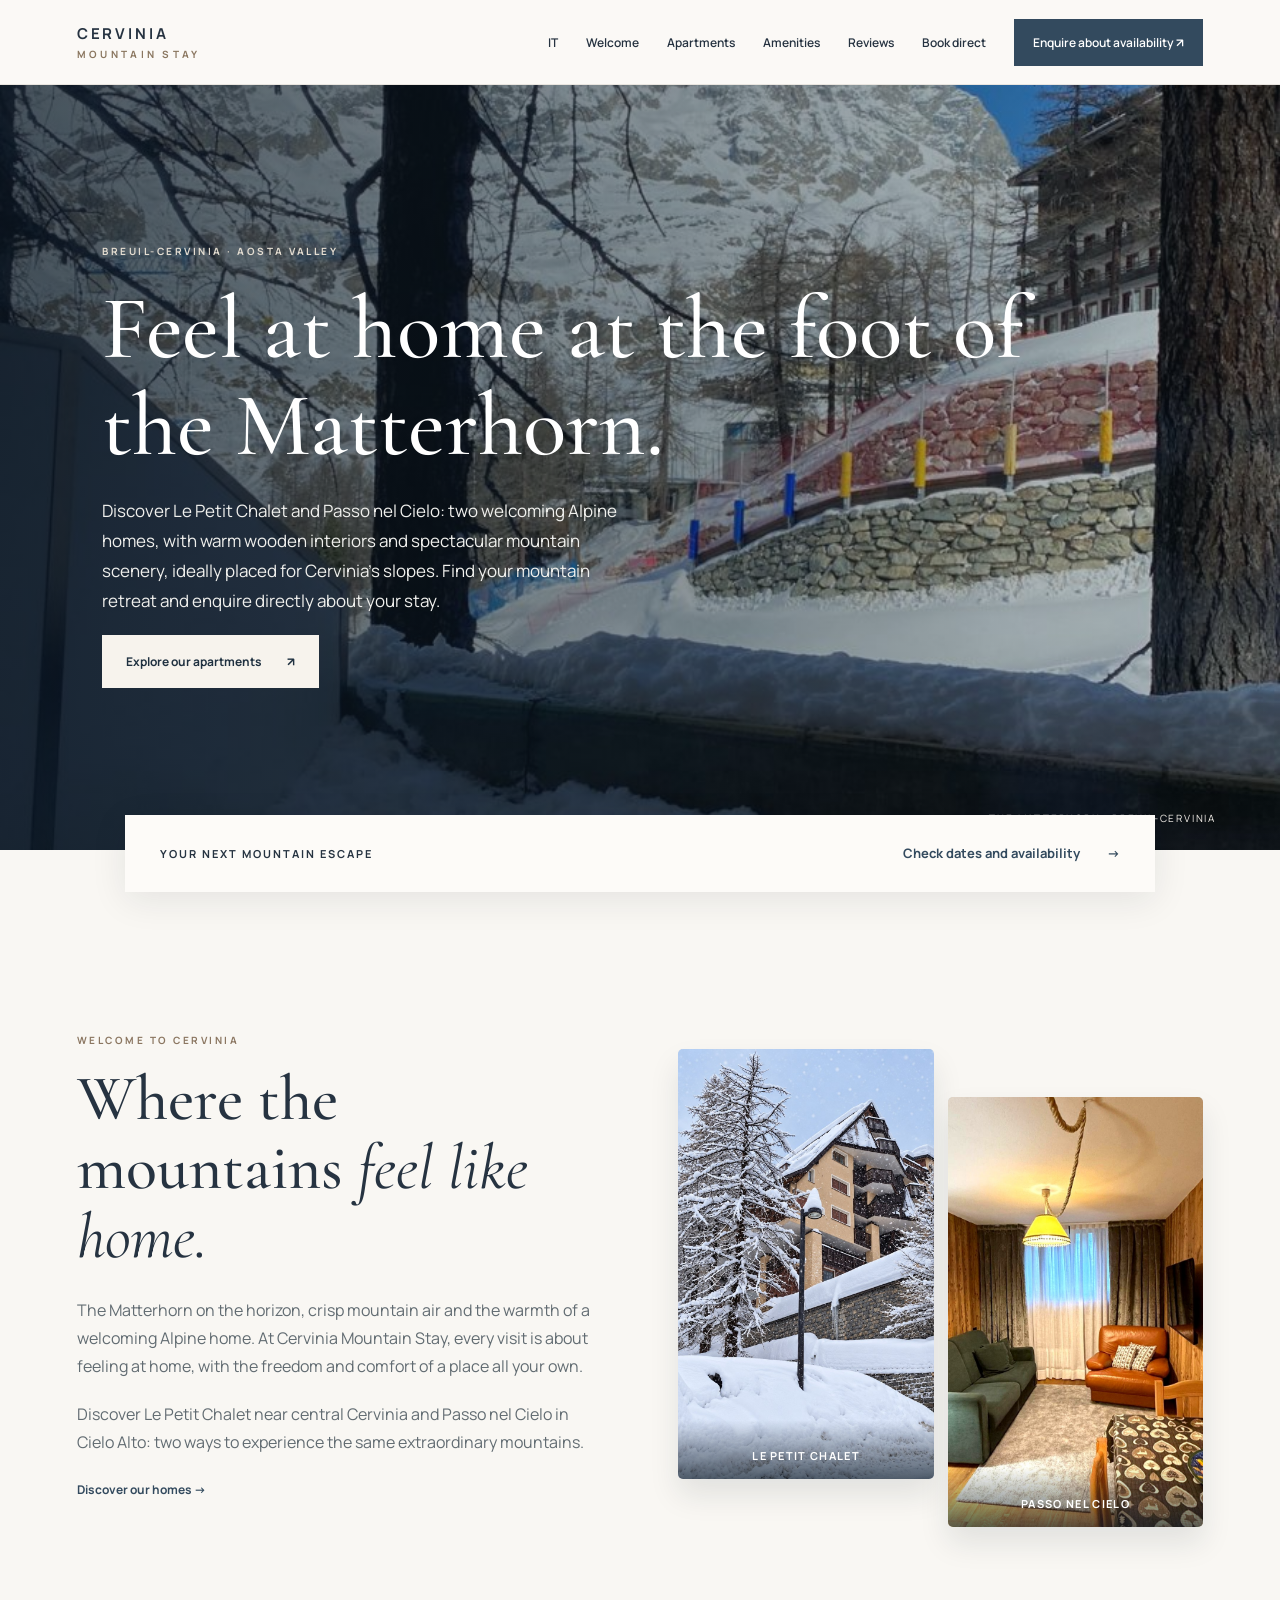
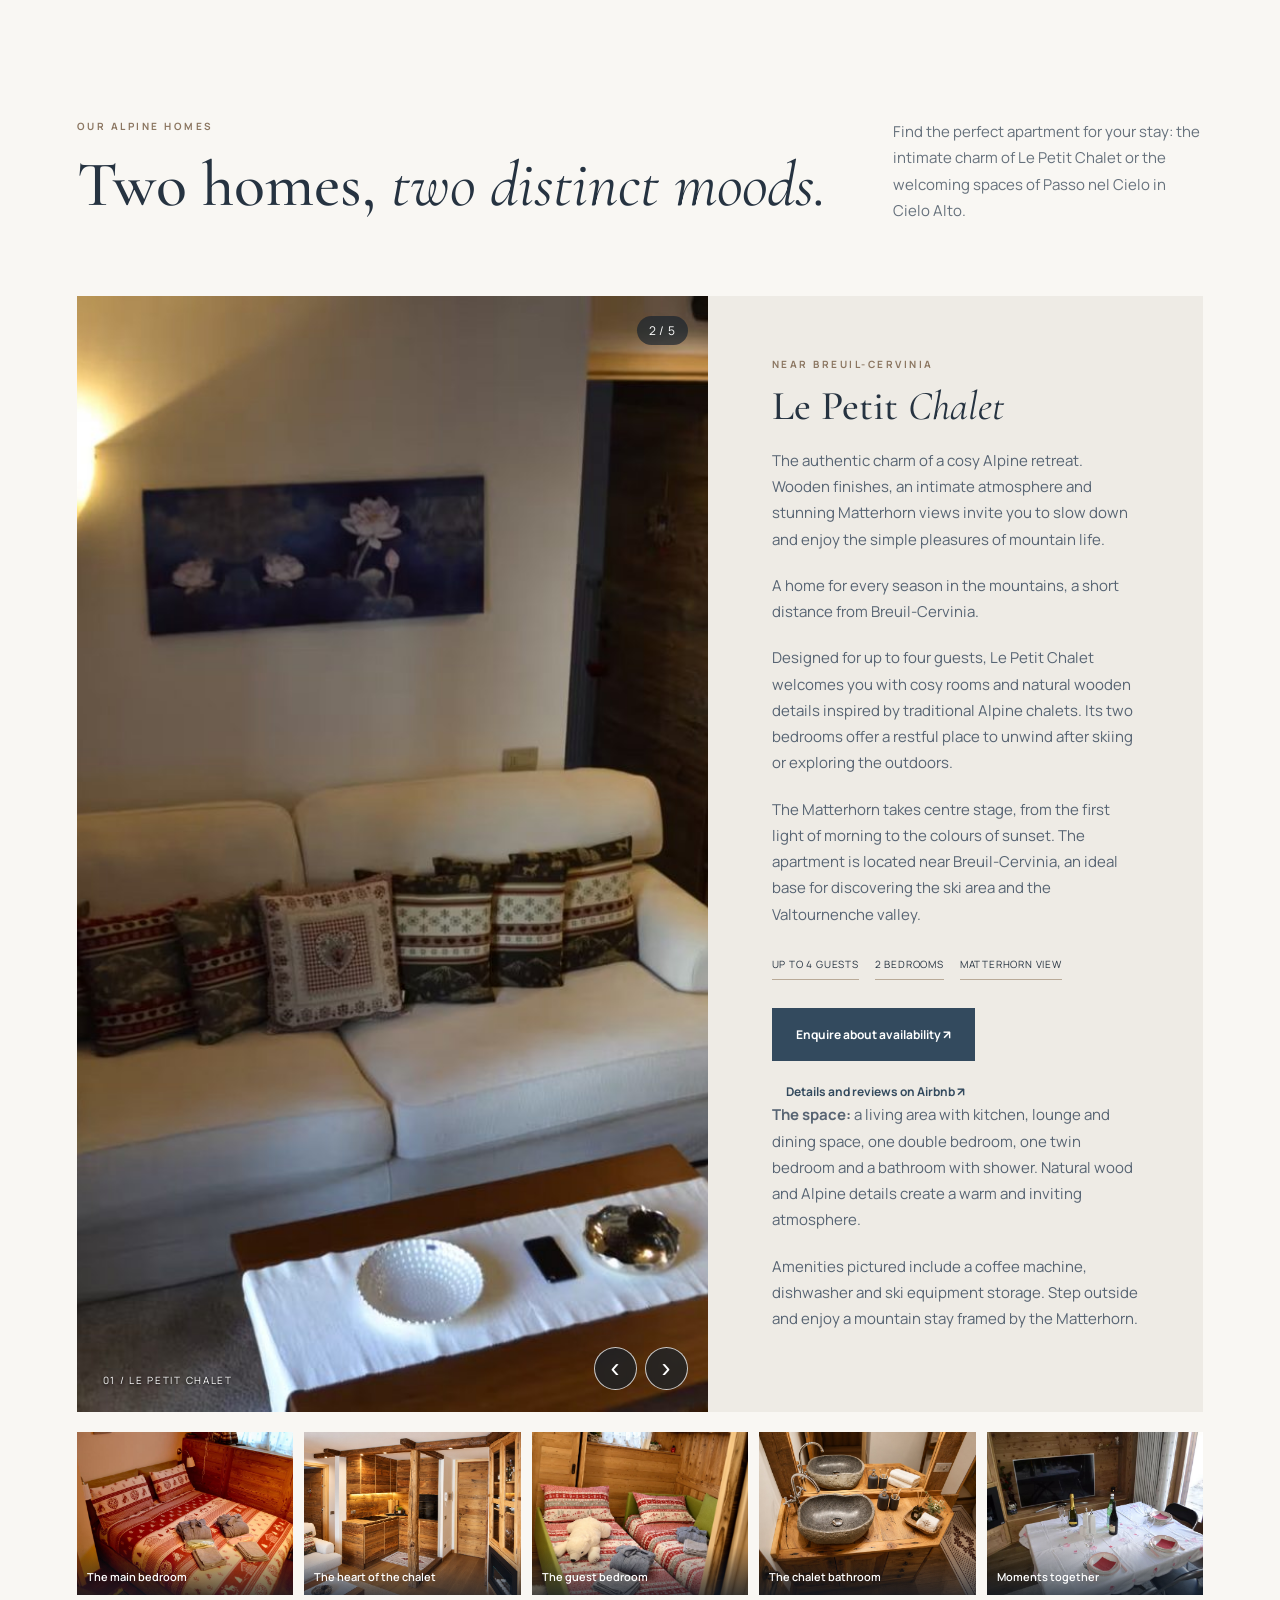
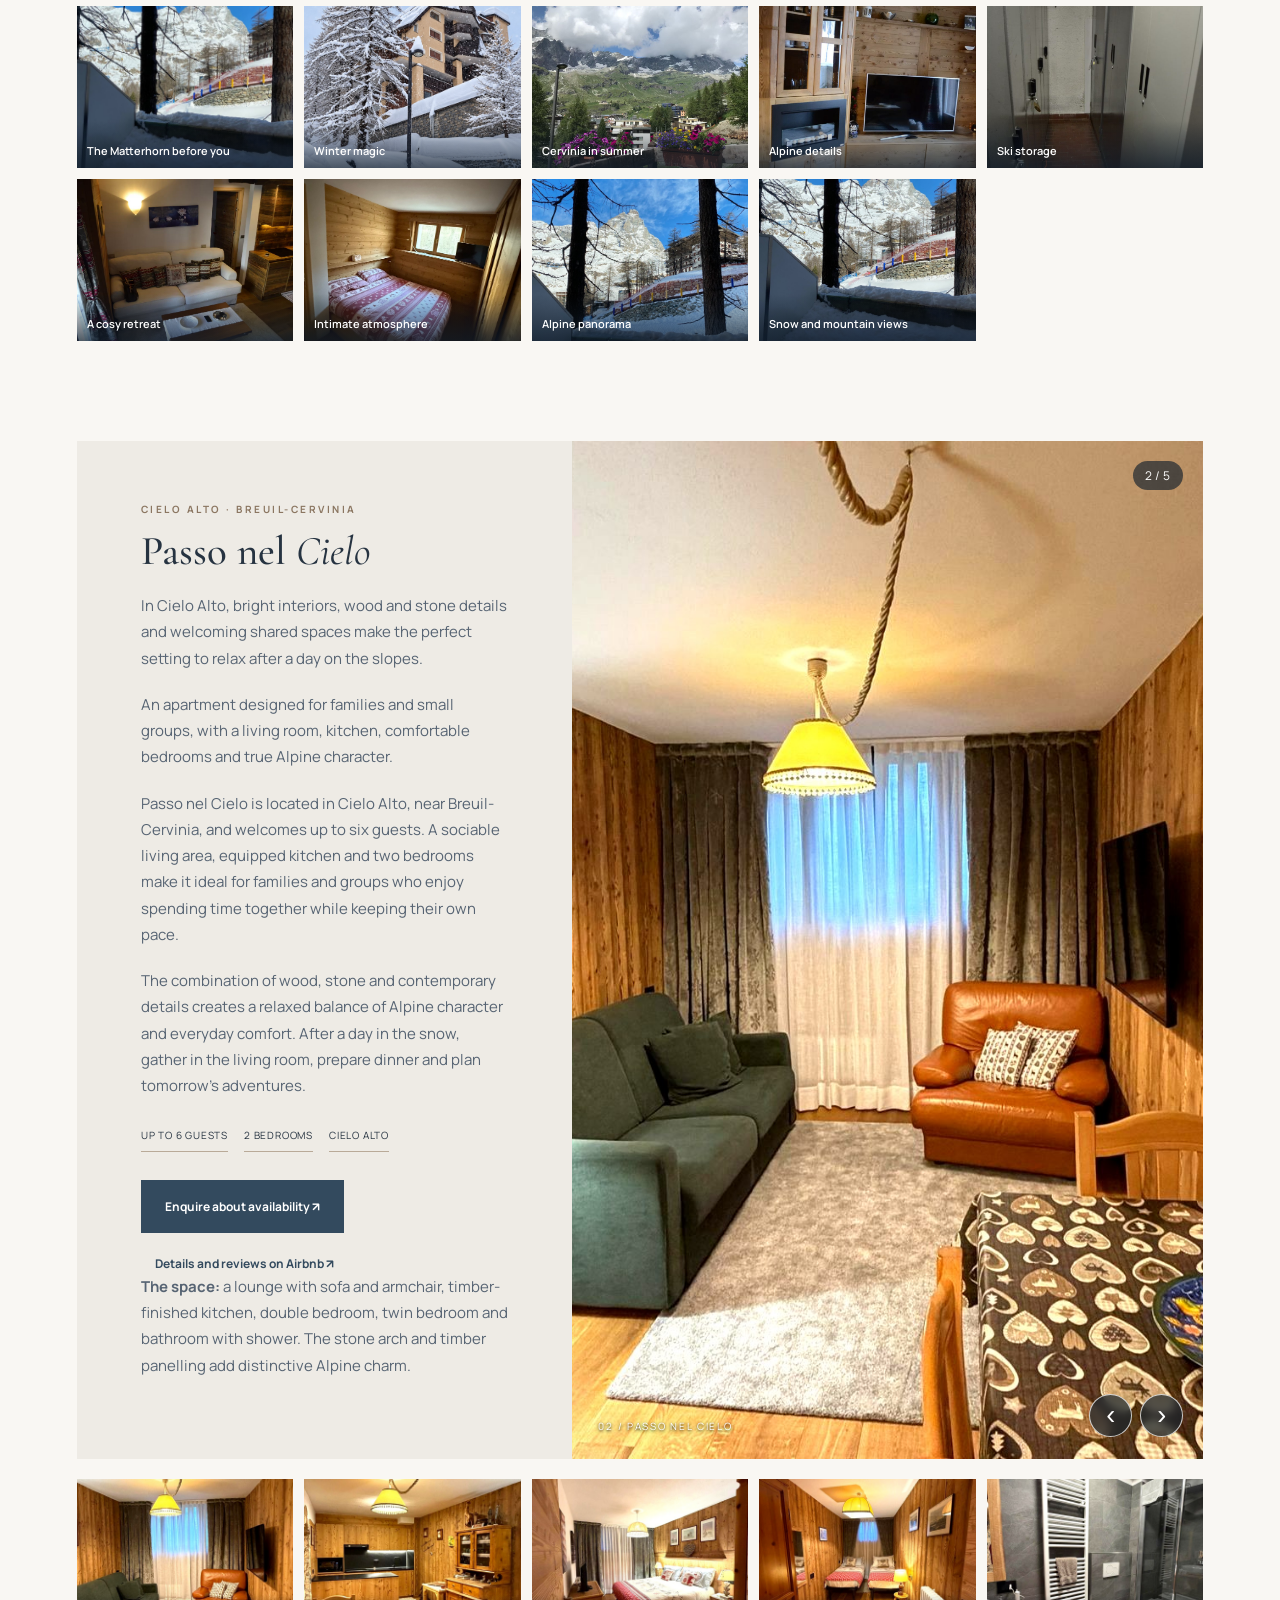
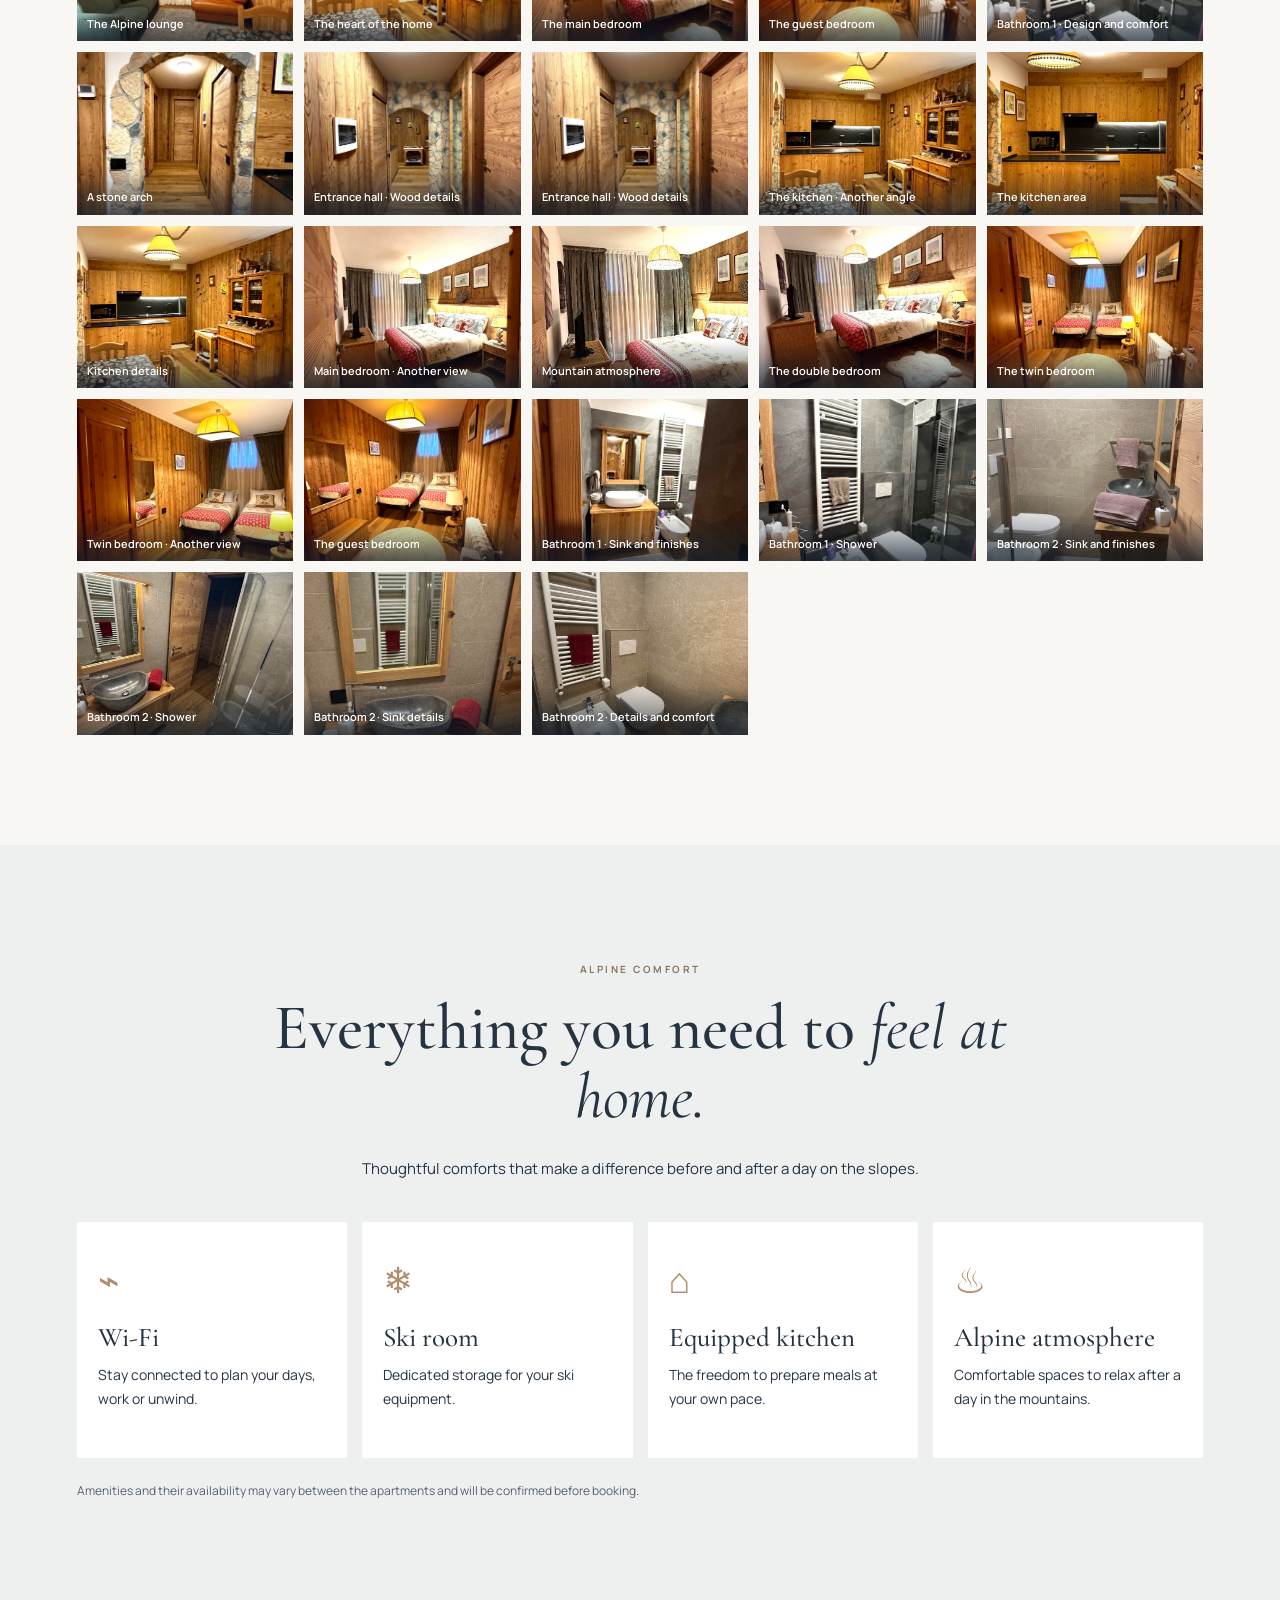
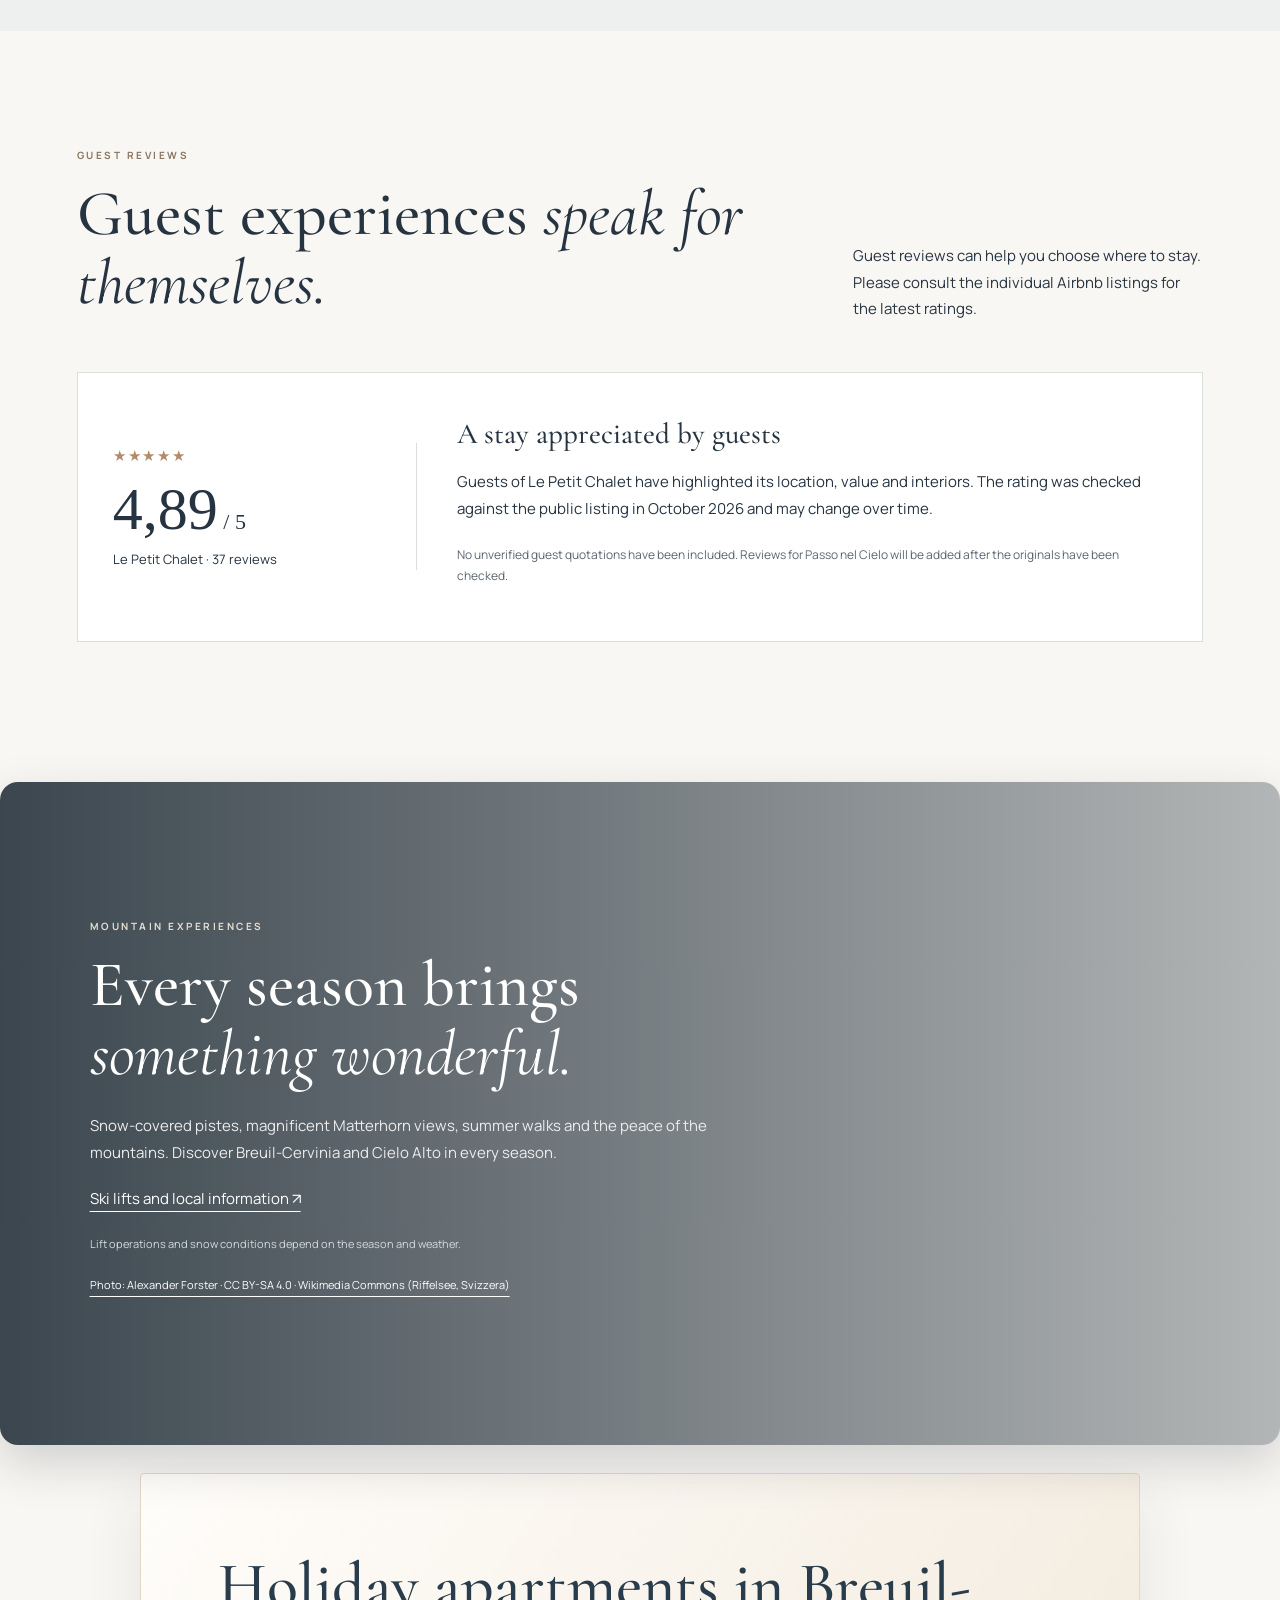
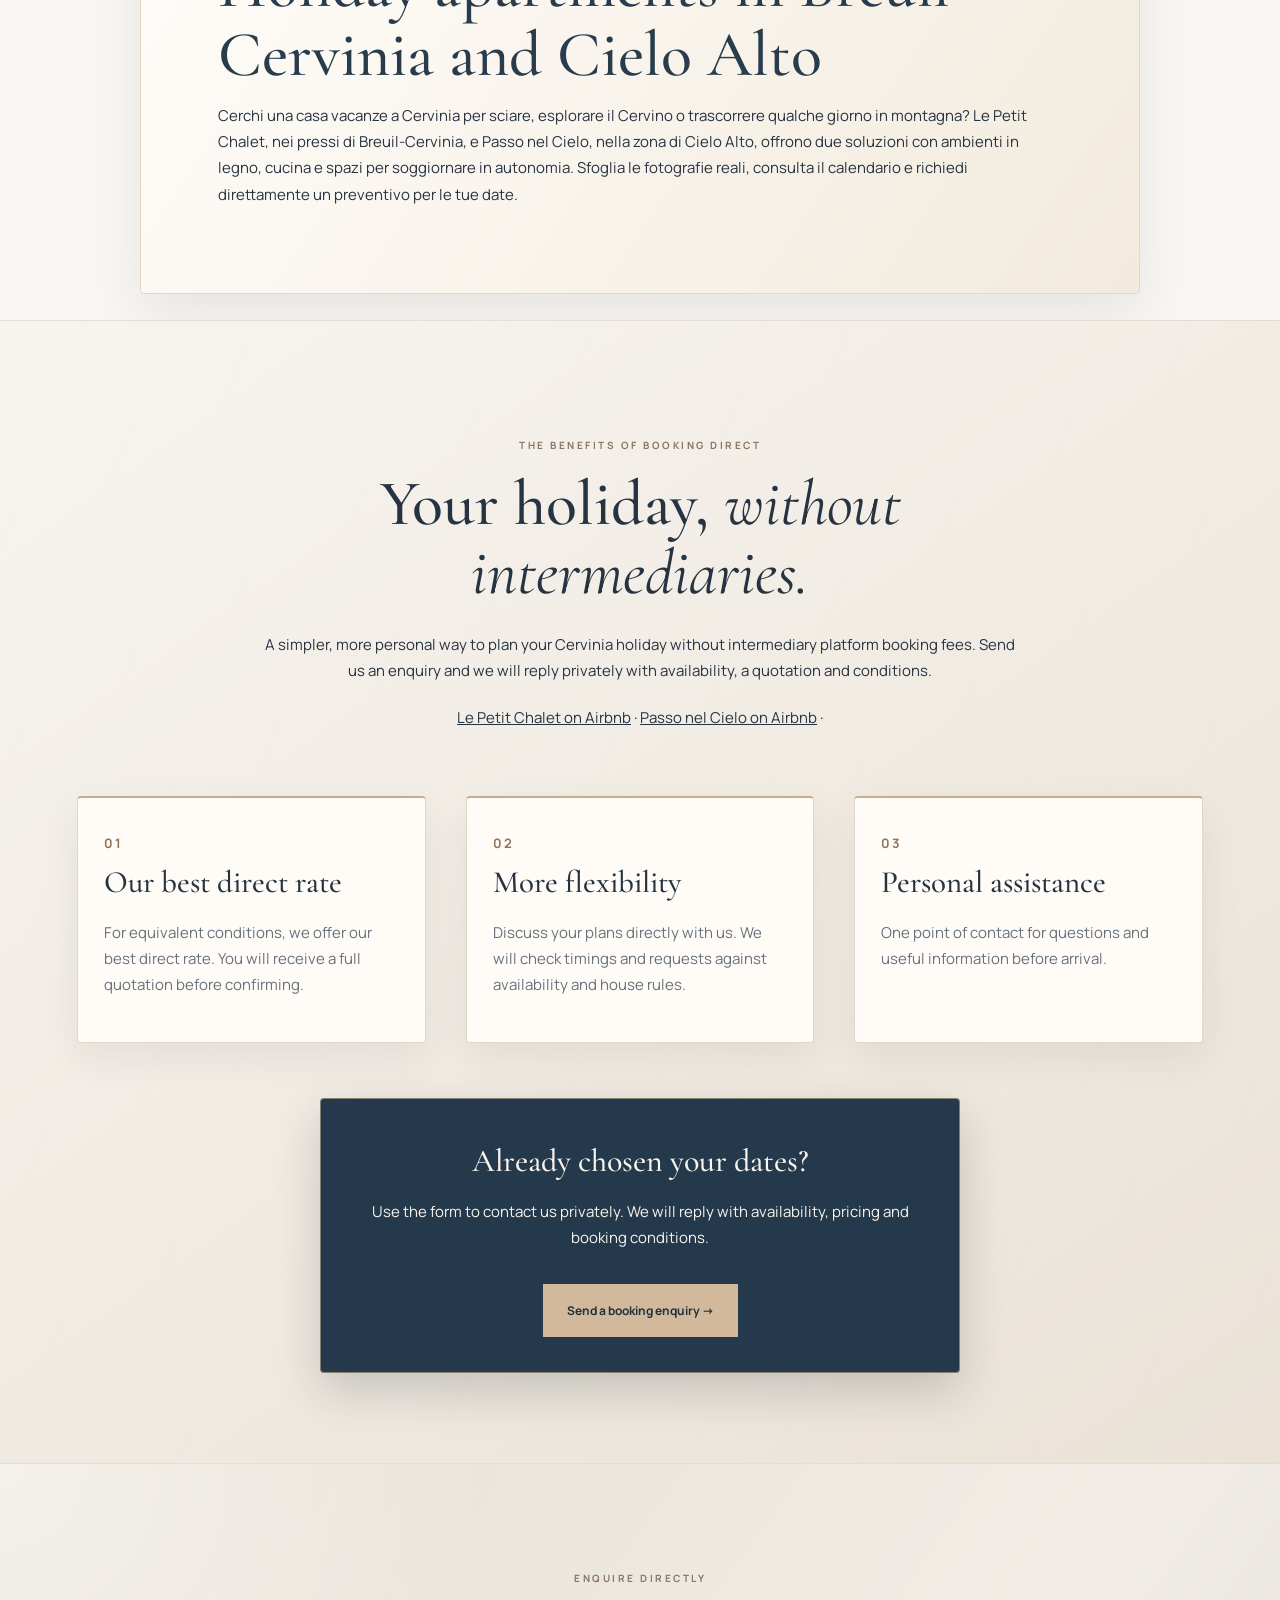
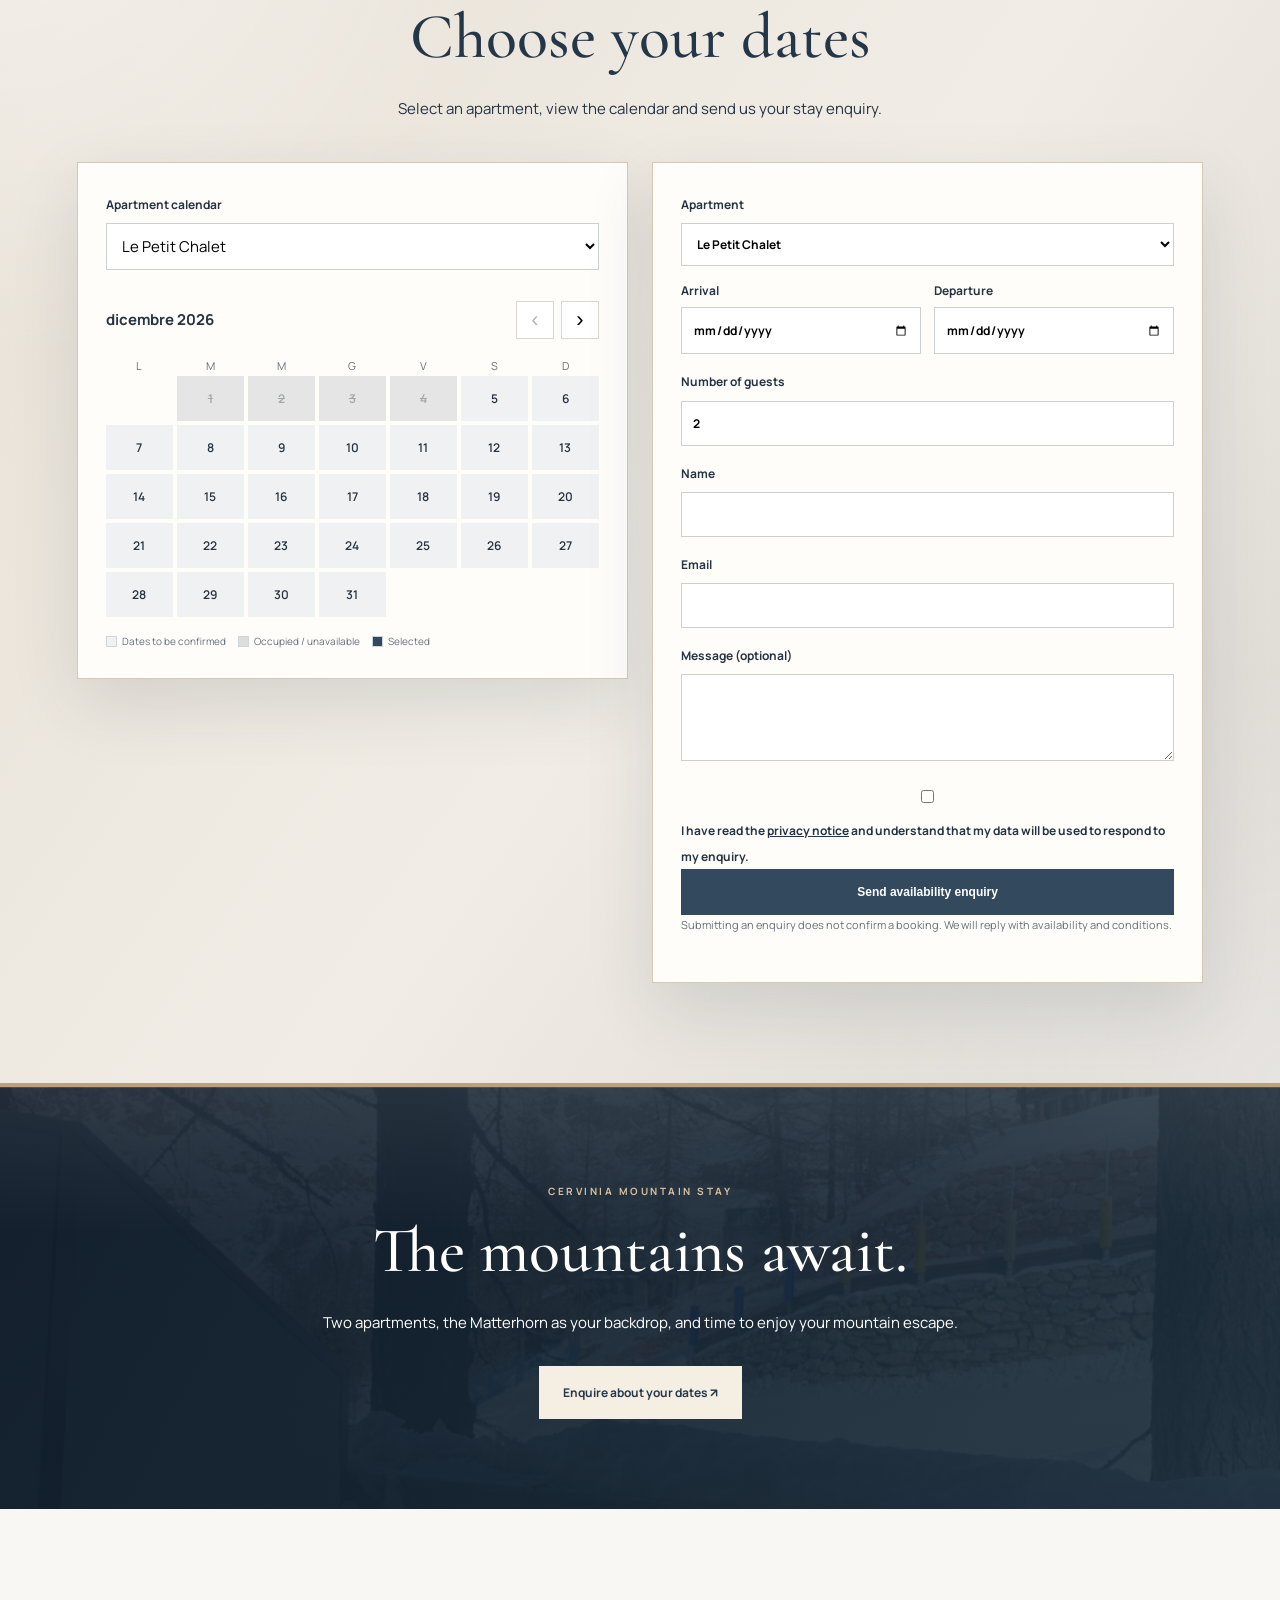
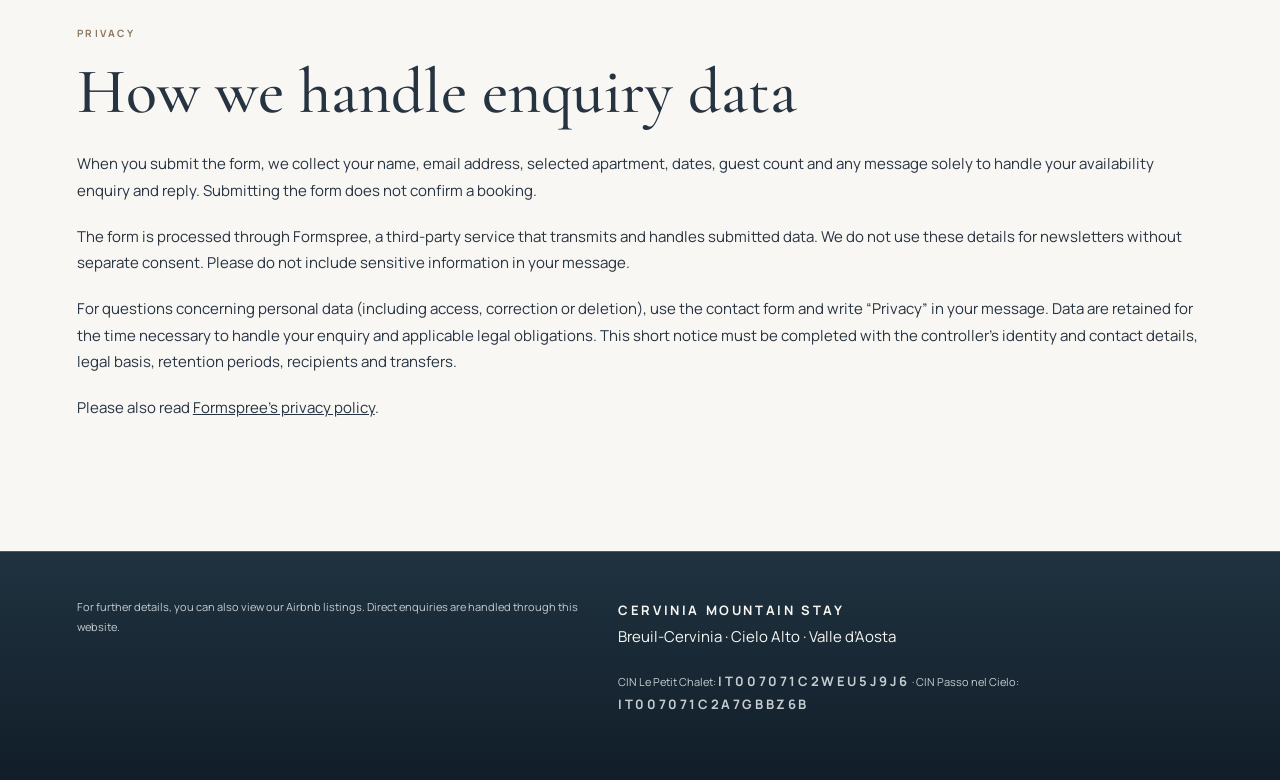
==== en.html @ 0c82e933 "Pubblica versione inglese del sito, CIN e informativa privacy" ====
<!DOCTYPE html>

<html lang="en"><head><meta charset="utf-8"/><meta content="width=device-width,initial-scale=1" name="viewport"/><title>Holiday apartments in Cervinia and Cielo Alto | Le Petit Chalet and Passo nel Cielo</title><meta content="Two holiday apartments in Cervinia and Cielo Alto: Le Petit Chalet with Matterhorn views and Passo nel Cielo. Photos, galleries and direct booking enquiries." name="description"/><meta content="#243444" name="theme-color"/><meta content="index,follow,max-image-preview:large" name="robots"/><meta content="website" property="og:type"/><meta content="Cervinia Mountain Stay · Il fascino di sentirsi a casa, ai piedi del Cervino" property="og:title"/><meta content="Two unique Alpine apartments in Cervinia and Cielo Alto, with direct booking enquiries." property="og:description"/><link href="style.css" rel="stylesheet"/><link rel="alternate" hreflang="en" href="https://giorginac.github.io/cervinia-mountain-stay/en.html"/><link rel="alternate" hreflang="it" href="https://giorginac.github.io/cervinia-mountain-stay/"/><script type="application/ld+json">{"@context":"https://schema.org","@type":"WebSite","name":"Cervinia Mountain Stay","inLanguage":"en"}</script></head><body>
<header class="top"><a class="brand" href="#home">CERVINIA <small>MOUNTAIN STAY</small></a><button aria-controls="main-nav" aria-expanded="false" aria-label="Open menu" class="menu-toggle" type="button">☰</button><nav id="main-nav"><a class="lang-switch" href="index.html" lang="it" hreflang="it">IT</a><a href="#filosofia">Welcome</a><a href="#alloggi">Apartments</a><a href="#servizi">Amenities</a><a href="#recensioni">Reviews</a><a href="#vantaggi">Book direct</a><a class="nav-cta" href="#prenota">Enquire about availability ↗</a></nav></header>
<main id="home">
<section aria-label="Matterhorn view" class="hero" style="background-image:linear-gradient(90deg,rgba(12,23,35,.74),rgba(21,39,52,.24)),url('petit_view.jpg')"><div class="hero-inner"><span class="eyebrow light">BREUIL-CERVINIA · AOSTA VALLEY</span><h1>Feel at home at the foot of the Matterhorn.</h1><p>Discover Le Petit Chalet and Passo nel Cielo: two welcoming Alpine homes, with warm wooden interiors and spectacular mountain scenery, ideally placed for Cervinia's slopes. Find your mountain retreat and enquire directly about your stay.</p><a class="button light-btn" href="#alloggi">Explore our apartments <span>↗</span></a></div><span class="hero-caption">THE MATTERHORN · BREUIL-CERVINIA</span></section>
<section class="quickbook"><p>YOUR NEXT MOUNTAIN ESCAPE</p><a href="#prenota">Check dates and availability <span>→</span></a></section>
<section class="section manifesto" id="filosofia"><div class="welcome-layout"><div class="welcome-copy"><span class="eyebrow">WELCOME TO CERVINIA</span><h2>Where the mountains <em>feel like home.</em></h2><p>The Matterhorn on the horizon, crisp mountain air and the warmth of a welcoming Alpine home. At Cervinia Mountain Stay, every visit is about feeling at home, with the freedom and comfort of a place all your own.</p><p>Discover Le Petit Chalet near central Cervinia and Passo nel Cielo in Cielo Alto: two ways to experience the same extraordinary mountains.</p><a class="textlink" href="#alloggi">Discover our homes →</a></div><div class="welcome-collage"><figure class="collage-one"><img alt="Esterno di Le Petit Chalet nel paesaggio innevato" loading="lazy" src="petit_exterior.jpg"/><figcaption>LE PETIT CHALET</figcaption></figure><figure class="collage-two"><img alt="Soggiorno accogliente di Passo nel Cielo a Cielo Alto" loading="lazy" src="passo_living.jpg"/><figcaption>PASSO NEL CIELO</figcaption></figure></div></div></section>
<section class="section residences" id="alloggi"><div class="section-heading"><div><span class="eyebrow">OUR ALPINE HOMES</span><h2>Two homes, <em>two distinct moods.</em></h2></div><p>Find the perfect apartment for your stay: the intimate charm of Le Petit Chalet or the welcoming spaces of Passo nel Cielo in Cielo Alto.</p></div>
<article class="residence"><div class="residence-image" data-slides="petit_kitchen.jpg|petit_living.jpg|petit_bed.jpg|petit_view.jpg|petit_dining.jpg" data-slideshow="0"><img alt="Le Petit Chalet preview photo" data-cover-lightbox="" loading="eager" src="petit_kitchen.jpg"/><span class="photo-label">01 / LE PETIT CHALET</span><div aria-label="Slideshow controls" class="preview-controls"><button aria-label="Previous photo" class="preview-prev" type="button">‹</button><button aria-label="Next photo" class="preview-next" type="button">›</button></div><span aria-live="off" class="preview-counter">1 / 5</span></div><div class="residence-copy"><span class="eyebrow">NEAR BREUIL-CERVINIA</span><h3>Le Petit <em>Chalet</em></h3><p>The authentic charm of a cosy Alpine retreat. Wooden finishes, an intimate atmosphere and stunning Matterhorn views invite you to slow down and enjoy the simple pleasures of mountain life.</p><p>A home for every season in the mountains, a short distance from Breuil-Cervinia.</p><p>Designed for up to four guests, Le Petit Chalet welcomes you with cosy rooms and natural wooden details inspired by traditional Alpine chalets. Its two bedrooms offer a restful place to unwind after skiing or exploring the outdoors.</p><p>The Matterhorn takes centre stage, from the first light of morning to the colours of sunset. The apartment is located near Breuil-Cervinia, an ideal base for discovering the ski area and the Valtournenche valley.</p><div class="property-facts"><span>UP TO 4 GUESTS</span><span>2 BEDROOMS</span><span>MATTERHORN VIEW</span></div><div class="actions"><a class="button" data-property="Le Petit Chalet" href="#prenota">Enquire about availability ↗</a><a class="textlink airbnb-link" href="https://www.airbnb.it/h/lepetitechalet" rel="noopener noreferrer" target="_blank">Details and reviews on Airbnb ↗</a></div><p><strong>The space:</strong> a living area with kitchen, lounge and dining space, one double bedroom, one twin bedroom and a bathroom with shower. Natural wood and Alpine details create a warm and inviting atmosphere.</p><p>Amenities pictured include a coffee machine, dishwasher and ski equipment storage. Step outside and enjoy a mountain stay framed by the Matterhorn.</p></div></article>
<div class="gallery-row gallery-curated"><a aria-label="Ingrandisci foto: The main bedroom" class="photo-tile" data-lightbox="" href="petit_bed.jpg"><img alt="The main bedroom — Le Petit Chalet" loading="lazy" src="petit_bed.jpg"/><span>The main bedroom</span></a><a aria-label="Ingrandisci foto: The heart of the chalet" class="photo-tile" data-lightbox="" href="petit_kitchen.jpg"><img alt="The heart of the chalet — Le Petit Chalet" loading="lazy" src="petit_kitchen.jpg"/><span>The heart of the chalet</span></a><a aria-label="Ingrandisci foto: The guest bedroom" class="photo-tile" data-lightbox="" href="petit_twin.jpg"><img alt="The guest bedroom — Le Petit Chalet" loading="lazy" src="petit_twin.jpg"/><span>The guest bedroom</span></a><a aria-label="Ingrandisci foto: The chalet bathroom" class="photo-tile" data-lightbox="" href="petit_bath.jpg"><img alt="The chalet bathroom — Le Petit Chalet" loading="lazy" src="petit_bath.jpg"/><span>The chalet bathroom</span></a><a aria-label="Ingrandisci foto: Moments together" class="photo-tile" data-lightbox="" href="petit_dining.jpg"><img alt="Moments together — Le Petit Chalet" loading="lazy" src="petit_dining.jpg"/><span>Moments together</span></a><a aria-label="Ingrandisci foto: The Matterhorn before you" class="photo-tile" data-lightbox="" href="petit_view.jpg"><img alt="The Matterhorn before you — Le Petit Chalet" loading="lazy" src="petit_view.jpg"/><span>The Matterhorn before you</span></a><a aria-label="Ingrandisci foto: Winter magic" class="photo-tile" data-lightbox="" href="petit_exterior.jpg"><img alt="Winter magic — Le Petit Chalet" loading="lazy" src="petit_exterior.jpg"/><span>Winter magic</span></a><a aria-label="Ingrandisci foto: Cervinia in summer" class="photo-tile" data-lightbox="" href="petit_summer.jpg"><img alt="Cervinia in summer — Le Petit Chalet" loading="lazy" src="petit_summer.jpg"/><span>Cervinia in summer</span></a><a aria-label="Ingrandisci foto: Alpine details" class="photo-tile" data-lightbox="" href="petit_fire.jpg"><img alt="Alpine details — Le Petit Chalet" loading="lazy" src="petit_fire.jpg"/><span>Alpine details</span></a><a aria-label="Ingrandisci foto: Ski storage" class="photo-tile" data-lightbox="" href="petit_ski.jpg"><img alt="Ski storage — Le Petit Chalet" loading="lazy" src="petit_ski.jpg"/><span>Ski storage</span></a><a aria-label="Ingrandisci foto: A cosy retreat" class="photo-tile" data-lightbox="" href="petit_living.jpg"><img alt="A cosy retreat — Le Petit Chalet" loading="lazy" src="petit_living.jpg"/><span>A cosy retreat</span></a><a aria-label="Ingrandisci foto: Intimate atmosphere" class="photo-tile" data-lightbox="" href="lepetit_bedroom.jpg"><img alt="Intimate atmosphere — Le Petit Chalet" loading="lazy" src="lepetit_bedroom.jpg"/><span>Intimate atmosphere</span></a><a aria-label="Ingrandisci foto: Alpine panorama" class="photo-tile" data-lightbox="" href="lepetit_view1.jpg"><img alt="Alpine panorama — Le Petit Chalet" loading="lazy" src="lepetit_view1.jpg"/><span>Alpine panorama</span></a><a aria-label="Ingrandisci foto: Snow and mountain views" class="photo-tile" data-lightbox="" href="lepetit_view2.jpg"><img alt="Snow and mountain views — Le Petit Chalet" loading="lazy" src="lepetit_view2.jpg"/><span>Snow and mountain views</span></a></div>
<article class="residence reversed"><div class="residence-image" data-slides="passo_kitchen.jpg|passo_living.jpg|passo_master.jpg|passo_twin.jpg|passo_arch.jpg" data-slideshow="1"><img alt="Passo nel Cielo preview photo" data-cover-lightbox="" loading="eager" src="passo_kitchen.jpg"/><span class="photo-label">02 / PASSO NEL CIELO</span><div aria-label="Slideshow controls" class="preview-controls"><button aria-label="Previous photo" class="preview-prev" type="button">‹</button><button aria-label="Next photo" class="preview-next" type="button">›</button></div><span aria-live="off" class="preview-counter">1 / 5</span></div><div class="residence-copy"><span class="eyebrow">CIELO ALTO · BREUIL-CERVINIA</span><h3>Passo nel <em>Cielo</em></h3><p>In Cielo Alto, bright interiors, wood and stone details and welcoming shared spaces make the perfect setting to relax after a day on the slopes.</p><p>An apartment designed for families and small groups, with a living room, kitchen, comfortable bedrooms and true Alpine character.</p><p>Passo nel Cielo is located in Cielo Alto, near Breuil-Cervinia, and welcomes up to six guests. A sociable living area, equipped kitchen and two bedrooms make it ideal for families and groups who enjoy spending time together while keeping their own pace.</p><p>The combination of wood, stone and contemporary details creates a relaxed balance of Alpine character and everyday comfort. After a day in the snow, gather in the living room, prepare dinner and plan tomorrow's adventures.</p><div class="property-facts"><span>UP TO 6 GUESTS</span><span>2 BEDROOMS</span><span>CIELO ALTO</span></div><div class="actions"><a class="button" data-property="Passo nel Cielo" href="#prenota">Enquire about availability ↗</a><a class="textlink airbnb-link" href="https://www.airbnb.it/h/passonelcielo" rel="noopener noreferrer" target="_blank">Details and reviews on Airbnb ↗</a></div><p><strong>The space:</strong> a lounge with sofa and armchair, timber-finished kitchen, double bedroom, twin bedroom and bathroom with shower. The stone arch and timber panelling add distinctive Alpine charm.</p></div></article>
<div class="gallery-row gallery-curated"><a aria-label="Ingrandisci foto: The Alpine lounge" class="photo-tile" data-lightbox="" href="passo_living.jpg"><img alt="The Alpine lounge — Passo nel Cielo" loading="lazy" src="passo_living.jpg"/><span>The Alpine lounge</span></a><a aria-label="Ingrandisci foto: The heart of the home" class="photo-tile" data-lightbox="" href="passo_kitchen.jpg"><img alt="The heart of the home — Passo nel Cielo" loading="lazy" src="passo_kitchen.jpg"/><span>The heart of the home</span></a><a aria-label="Ingrandisci foto: The main bedroom" class="photo-tile" data-lightbox="" href="passo_master.jpg"><img alt="The main bedroom — Passo nel Cielo" loading="lazy" src="passo_master.jpg"/><span>The main bedroom</span></a><a aria-label="Ingrandisci foto: The guest bedroom" class="photo-tile" data-lightbox="" href="passo_twin.jpg"><img alt="The guest bedroom — Passo nel Cielo" loading="lazy" src="passo_twin.jpg"/><span>The guest bedroom</span></a><a aria-label="Ingrandisci foto: Bathroom 1 · Design and comfort" class="photo-tile" data-lightbox="" href="passo_bath.jpg"><img alt="Bathroom 1 · Design and comfort — Passo nel Cielo" loading="lazy" src="passo_bath.jpg"/><span>Bathroom 1 · Design and comfort</span></a><a aria-label="Ingrandisci foto: A stone arch" class="photo-tile" data-lightbox="" href="passo_arch.jpg"><img alt="A stone arch — Passo nel Cielo" loading="lazy" src="passo_arch.jpg"/><span>A stone arch</span></a><a aria-label="Ingrandisci foto: Entrance hall · Wood details" class="photo-tile" data-lightbox="" href="passo_hall.jpg"><img alt="Entrance hall · Wood details — Passo nel Cielo" loading="lazy" src="passo_hall.jpg"/><span>Entrance hall · Wood details</span></a><a aria-label="Ingrandisci foto: Entrance hall · Wood details" class="photo-tile" data-lightbox="" href="passo_hall.jpg"><img alt="Entrance hall · Wood details — Passo nel Cielo" loading="lazy" src="passo_hall.jpg"/><span>Entrance hall · Wood details</span></a><a aria-label="Ingrandisci foto: The kitchen · Another angle" class="photo-tile" data-lightbox="" href="passo_kitchen2.jpg"><img alt="The kitchen · Another angle — Passo nel Cielo" loading="lazy" src="passo_kitchen2.jpg"/><span>The kitchen · Another angle</span></a><a aria-label="Ingrandisci foto: The kitchen area" class="photo-tile" data-lightbox="" href="passo_kitchen3.jpg"><img alt="The kitchen area — Passo nel Cielo" loading="lazy" src="passo_kitchen3.jpg"/><span>The kitchen area</span></a><a aria-label="Ingrandisci foto: Kitchen details" class="photo-tile" data-lightbox="" href="passo_kitchen_close.jpg"><img alt="Kitchen details — Passo nel Cielo" loading="lazy" src="passo_kitchen_close.jpg"/><span>Kitchen details</span></a><a aria-label="Ingrandisci foto: Main bedroom · Another view" class="photo-tile" data-lightbox="" href="passo_master1.jpg"><img alt="Main bedroom · Another view — Passo nel Cielo" loading="lazy" src="passo_master1.jpg"/><span>Main bedroom · Another view</span></a><a aria-label="Ingrandisci foto: Mountain atmosphere" class="photo-tile" data-lightbox="" href="passo_master2.jpg"><img alt="Mountain atmosphere — Passo nel Cielo" loading="lazy" src="passo_master2.jpg"/><span>Mountain atmosphere</span></a><a aria-label="Ingrandisci foto: The double bedroom" class="photo-tile" data-lightbox="" href="passo_master3.jpg"><img alt="The double bedroom — Passo nel Cielo" loading="lazy" src="passo_master3.jpg"/><span>The double bedroom</span></a><a aria-label="Ingrandisci foto: The twin bedroom" class="photo-tile" data-lightbox="" href="passo_twin1.jpg"><img alt="The twin bedroom — Passo nel Cielo" loading="lazy" src="passo_twin1.jpg"/><span>The twin bedroom</span></a><a aria-label="Ingrandisci foto: Twin bedroom · Another view" class="photo-tile" data-lightbox="" href="passo_twin2.jpg"><img alt="Twin bedroom · Another view — Passo nel Cielo" loading="lazy" src="passo_twin2.jpg"/><span>Twin bedroom · Another view</span></a><a aria-label="Ingrandisci foto: The guest bedroom" class="photo-tile" data-lightbox="" href="passo_twin3.jpg"><img alt="The guest bedroom — Passo nel Cielo" loading="lazy" src="passo_twin3.jpg"/><span>The guest bedroom</span></a><a aria-label="Ingrandisci foto: Bathroom 1 · Sink and finishes" class="photo-tile" data-lightbox="" href="passo_bath1.jpg"><img alt="Bathroom 1 · Sink and finishes — Passo nel Cielo" loading="lazy" src="passo_bath1.jpg"/><span>Bathroom 1 · Sink and finishes</span></a><a aria-label="Ingrandisci foto: Bathroom 1 · Shower" class="photo-tile" data-lightbox="" href="passo_bath2.jpg"><img alt="Bathroom 1 · Shower — Passo nel Cielo" loading="lazy" src="passo_bath2.jpg"/><span>Bathroom 1 · Shower</span></a><a aria-label="Ingrandisci foto: Bathroom 2 · Sink and finishes" class="photo-tile" data-lightbox="" href="passo_bagno2_1.jpg"><img alt="Bathroom 2 · Sink and finishes — Passo nel Cielo" loading="lazy" src="passo_bagno2_1.jpg"/><span>Bathroom 2 · Sink and finishes</span></a><a aria-label="Ingrandisci foto: Bathroom 2 · Shower" class="photo-tile" data-lightbox="" href="passo_bagno2_2.jpg"><img alt="Bathroom 2 · Shower — Passo nel Cielo" loading="lazy" src="passo_bagno2_2.jpg"/><span>Bathroom 2 · Shower</span></a><a aria-label="Ingrandisci foto: Bathroom 2 · Sink details" class="photo-tile" data-lightbox="" href="passo_bagno2_3.jpg"><img alt="Bathroom 2 · Sink details — Passo nel Cielo" loading="lazy" src="passo_bagno2_3.jpg"/><span>Bathroom 2 · Sink details</span></a><a aria-label="Ingrandisci foto: Bathroom 2 · Details and comfort" class="photo-tile" data-lightbox="" href="passo_bagno2_4.jpg"><img alt="Bathroom 2 · Details and comfort — Passo nel Cielo" loading="lazy" src="passo_bagno2_4.jpg"/><span>Bathroom 2 · Details and comfort</span></a></div>
</section><section class="section amenities" id="servizi"><div class="center"><span class="eyebrow">ALPINE COMFORT</span><h2>Everything you need to <em>feel at home.</em></h2><p>Thoughtful comforts that make a difference before and after a day on the slopes.</p></div><div class="amenity-grid"><div class="amenity"><span class="amenity-icon">⌁</span><h3>Wi-Fi</h3><p>Stay connected to plan your days, work or unwind.</p></div><div class="amenity"><span class="amenity-icon">❄</span><h3>Ski room</h3><p>Dedicated storage for your ski equipment.</p></div><div class="amenity"><span class="amenity-icon">⌂</span><h3>Equipped kitchen</h3><p>The freedom to prepare meals at your own pace.</p></div><div class="amenity"><span class="amenity-icon">♨</span><h3>Alpine atmosphere</h3><p>Comfortable spaces to relax after a day in the mountains.</p></div></div><p class="service-note">Amenities and their availability may vary between the apartments and will be confirmed before booking.</p></section><section class="section reviews" id="recensioni"><div class="reviews-heading"><div><span class="eyebrow">GUEST REVIEWS</span><h2>Guest experiences <em>speak for themselves.</em></h2></div><p>Guest reviews can help you choose where to stay. Please consult the individual Airbnb listings for the latest ratings.</p></div><div class="review-feature"><div class="review-number"><span aria-label="Valutazione 4,89 su 5" class="stars">★★★★★</span><strong>4,89<small> / 5</small></strong><span>Le Petit Chalet · 37 reviews</span></div><div class="review-details"><h3>A stay appreciated by guests</h3><p>Guests of Le Petit Chalet have highlighted its location, value and interiors. The rating was checked against the public listing in October 2026 and may change over time.</p><p class="review-disclaimer">No unverified guest quotations have been included. Reviews for Passo nel Cielo will be added after the originals have been checked.</p></div></div></section>
<section class="mountain-banner" id="territorio" style="background-image:linear-gradient(90deg,rgba(17,31,42,.82),rgba(17,31,42,.30)),url('https://commons.wikimedia.org/wiki/Special:Redirect/file/Matterhorn-Cervino.jpg?width=1600')"><div class="mountain-content"><span class="eyebrow light">MOUNTAIN EXPERIENCES</span><h2>Every season brings <em>something wonderful.</em></h2><p>Snow-covered pistes, magnificent Matterhorn views, summer walks and the peace of the mountains. Discover Breuil-Cervinia and Cielo Alto in every season.</p><a href="https://www.cervinia.it/" rel="noopener noreferrer" target="_blank">Ski lifts and local information ↗</a><p class="tiny">Lift operations and snow conditions depend on the season and weather.</p><p class="tiny"><a href="https://commons.wikimedia.org/wiki/File:Matterhorn-Cervino.jpg" rel="noopener noreferrer" target="_blank">Photo: Alexander Forster · CC BY-SA 4.0 · Wikimedia Commons (Riffelsee, Svizzera)</a></p></div></section><section class="section seo-content" id="cervinia-guide"><h2>Holiday apartments in Breuil-Cervinia and Cielo Alto</h2><p>Cerchi una casa vacanze a Cervinia per sciare, esplorare il Cervino o trascorrere qualche giorno in montagna? Le Petit Chalet, nei pressi di Breuil-Cervinia, e Passo nel Cielo, nella zona di Cielo Alto, offrono due soluzioni con ambienti in legno, cucina e spazi per soggiornare in autonomia. Sfoglia le fotografie reali, consulta il calendario e richiedi direttamente un preventivo per le tue date.</p></section>
<section class="section advantages" id="vantaggi"><div class="center"><span class="eyebrow">THE BENEFITS OF BOOKING DIRECT</span><h2>Your holiday, <em>without intermediaries.</em></h2><p>A simpler, more personal way to plan your Cervinia holiday without intermediary platform booking fees. Send us an enquiry and we will reply privately with availability, a quotation and conditions.</p><p><a href="https://www.airbnb.it/h/lepetitechalet" rel="noopener noreferrer" target="_blank">Le Petit Chalet on Airbnb</a> · <a href="https://www.airbnb.it/h/passonelcielo" rel="noopener noreferrer" target="_blank">Passo nel Cielo on Airbnb</a> · </p></div><div class="adv-grid"><div><strong>01</strong><h3>Our best direct rate</h3><p>For equivalent conditions, we offer our best direct rate. You will receive a full quotation before confirming.</p></div><div><strong>02</strong><h3>More flexibility</h3><p>Discuss your plans directly with us. We will check timings and requests against availability and house rules.</p></div><div><strong>03</strong><h3>Personal assistance</h3><p>One point of contact for questions and useful information before arrival.</p></div></div><div class="adv-cta"><h3>Already chosen your dates?</h3><p>Use the form to contact us privately. We will reply with availability, pricing and booking conditions.</p><a class="button" href="#prenota">Send a booking enquiry →</a></div></section>
<section class="booking section" id="prenota">
<div class="bookinghead">
<span class="eyebrow">ENQUIRE DIRECTLY</span>
<h2>Choose your dates</h2>
<p>Select an apartment, view the calendar and send us your stay enquiry.</p>
</div>
<div class="bookingbody">
<div class="calendar-shell">
<label for="calendar-property"><strong>Apartment calendar</strong></label>
<select id="calendar-property"><option value="Le Petit Chalet">Le Petit Chalet</option><option value="Passo nel Cielo">Passo nel Cielo</option></select>
<div class="calendar-bar"><strong id="month-label"></strong><div class="calnav"><button aria-label="Previous month" id="prev-month" type="button">‹</button><button aria-label="Next month" id="next-month" type="button">›</button></div></div>
<div class="weekday"><span>L</span><span>M</span><span>M</span><span>G</span><span>V</span><span>S</span><span>D</span></div>
<div aria-label="Monthly calendar" class="days" id="calendar-days"></div>
<p id="calendar-status" class="sr-only" role="status" aria-live="polite"></p><div class="legend"><span><i class="dot"></i>Dates to be confirmed</span><span><i class="dot off"></i>Occupied / unavailable</span><span><i class="dot sel"></i>Selected</span></div>
</div>
<form class="requestform" id="request" action="https://formspree.io/f/xljjgqly" method="POST">
<label>Apartment<select id="property" required="" name="appartamento"><option value="Le Petit Chalet">Le Petit Chalet</option><option value="Passo nel Cielo">Passo nel Cielo</option></select></label>
<div class="fields"><label>Arrival<input id="arrival" required="" type="date" name="arrivo"/></label><label>Departure<input id="departure" required="" type="date" name="partenza"/></label></div>
<label>Number of guests<input id="guests" max="20" min="1" required="" type="number" value="2" name="numero_ospiti"/></label>
<label>Name<input autocomplete="name" id="guestname" required="" type="text" name="nome"/></label>
<label>Email<input autocomplete="email" id="email" required="" type="email" name="email"/></label>
<label>Message (optional)<textarea id="message" rows="3" name="messaggio"></textarea></label>
<label class="privacy-consent"><input type="checkbox" name="consenso_privacy" value="I have read the nota privacy" required> I have read the <a href="#privacy">privacy notice</a> and understand that my data will be used to respond to my enquiry.</label><p class="form-feedback" id="formstatus" role="status" aria-live="polite" tabindex="-1" hidden></p><button class="button" type="submit">Send availability enquiry</button>
<p class="fine">Submitting an enquiry does not confirm a booking. We will reply with availability and conditions.</p>
</form>
</div>
</section><section class="closing"><span class="eyebrow light">CERVINIA MOUNTAIN STAY</span><h2>The mountains await.</h2><p>Two apartments, the Matterhorn as your backdrop, and time to enjoy your mountain escape.</p><a class="button light-btn" href="#prenota">Enquire about your dates ↗</a></section>
</main><section id="privacy" class="privacy-section section"><div class="privacy-inner"><span class="eyebrow">PRIVACY</span><h2>How we handle enquiry data</h2><p>When you submit the form, we collect your name, email address, selected apartment, dates, guest count and any message solely to handle your availability enquiry and reply. Submitting the form does not confirm a booking.</p><p>The form is processed through Formspree, a third-party service that transmits and handles submitted data. We do not use these details for newsletters without separate consent. Please do not include sensitive information in your message.</p><p>For questions concerning personal data (including access, correction or deletion), use the contact form and write “Privacy” in your message. Data are retained for the time necessary to handle your enquiry and applicable legal obligations. This short notice must be completed with the controller's identity and contact details, legal basis, retention periods, recipients and transfers.</p><p>Please also read <a href="https://formspree.io/legal/privacy-policy/" target="_blank" rel="noopener noreferrer">Formspree's privacy policy</a>.</p></div></section><footer><p class="fine">For further details, you can also view our Airbnb listings. Direct enquiries are handled through this website.</p><div><strong>CERVINIA MOUNTAIN STAY</strong><p>Breuil-Cervinia · Cielo Alto · Valle d’Aosta</p><p class="fine">CIN Le Petit Chalet: <strong>IT007071C2WEU5J9J6</strong> · CIN Passo nel Cielo: <strong>IT007071C2A7GBBZ6B</strong></p></div><div></div></footer><script src="booking-form-v4.js" defer></script><script src="script.js?v=20261025-3"></script><div aria-label="Photo gallery" aria-modal="true" class="gallery-overlay" hidden="" id="gallery-overlay" role="dialog"><div class="gallery-toolbar"><span class="gallery-title">Photo gallery</span><span aria-live="polite" class="gallery-counter"></span><button aria-label="Close gallery" class="gallery-close" type="button">✕ <span>Chiudi</span></button></div><div class="gallery-stage"><button aria-label="Previous photo" class="gallery-back" type="button">❮</button><img alt="" class="gallery-big"/><button aria-label="Next photo" class="gallery-forward" type="button">❯</button></div><p class="gallery-description"></p></div><script src="gallery.js"></script><script defer="True" src="slideshow.js"></script></body></html>
---- style.css ----
@import url('https://fonts.googleapis.com/css2?family=DM+Sans:wght@400;500;600;700&family=Manrope:wght@400;500;600&family=Cormorant+Garamond:ital,wght@0,400;0,500;0,600;1,400;1,500&display=swap');
:root{--ink:#263341;--slate:#334a5e;--snow:#f9f7f3;--cream:#f0ece5;--line:#d9d7d1;--muted:#66717c;--wood:#a38e74}*{box-sizing:border-box}html{scroll-behavior:smooth}body{margin:0;background:var(--snow);color:var(--ink);font-family:Manrope,'DM Sans',sans-serif;line-height:1.75;font-size:15px}img{max-width:100%}a{color:inherit}h1,h2,h3{font-family:'Cormorant Garamond',Georgia,serif;font-weight:500;line-height:1.08}h1{font-size:clamp(3.3rem,7vw,7.2rem);max-width:930px;margin:18px 0 22px}h2{font-size:clamp(3rem,5vw,5.1rem);margin:12px 0 25px}h3{font-size:clamp(2.2rem,3.2vw,3.7rem);margin:10px 0 20px}h1 em,h2 em,h3 em{font-weight:400}p{margin:0 0 20px}.eyebrow{font-weight:700;letter-spacing:.25em;font-size:10px;color:#8b7661}.eyebrow.light{color:#e4ddd1}.top{height:85px;background:#fbf9f6;display:flex;justify-content:space-between;align-items:center;padding:0 6%;position:relative;z-index:20;border-bottom:1px solid #e9e5df}.brand{text-decoration:none;font-size:15px;letter-spacing:.19em;font-weight:700;line-height:1.2}.brand small{display:block;font-size:10px;letter-spacing:.33em;color:#8a765f;margin-top:5px}nav{display:flex;align-items:center;gap:28px}nav a{text-decoration:none;font-size:12px;font-weight:600}nav .nav-cta{padding:13px 19px;color:#fff;background:var(--slate)}.menu-toggle{display:none}.hero{min-height:660px;min-height:min(85vh,850px);display:flex;align-items:center;position:relative;background:linear-gradient(90deg,rgba(15,27,42,.72),rgba(17,35,49,.20)),url('lepetit_view1.jpg') center 48%/cover;color:white}.hero-inner{padding:100px 8% 110px;max-width:1200px}.hero p{max-width:540px;font-size:17px;color:#f0f0ed}.hero-caption{position:absolute;right:5%;bottom:23px;color:#f6f1eb;font-size:10px;letter-spacing:.18em}.button{background:var(--slate);color:#fff;text-decoration:none;display:inline-flex;justify-content:center;align-items:center;gap:25px;border:1px solid var(--slate);padding:15px 23px;font-size:12px;font-weight:700;cursor:pointer;transition:.2s}.button:hover,.nav-cta:hover{filter:brightness(1.14)}.light-btn{background:#f7f3ed;color:#203141;border-color:#f7f3ed}.quickbook{display:flex;justify-content:space-between;align-items:center;max-width:1030px;margin:-35px auto 0;background:#fdfbf8;padding:27px 35px;box-shadow:0 8px 36px #15233117;position:relative;z-index:2}.quickbook p{margin:0;letter-spacing:.18em;font-size:11px;font-weight:700}.quickbook a{text-decoration:none;font-weight:700;color:var(--slate);font-size:13px}.quickbook a span{padding-left:24px}.section{max-width:1280px;margin:auto;padding:110px 6%}.center{text-align:center;max-width:750px;margin:auto}.manifesto p{font-size:16px;color:#626c72}.section-heading{display:flex;justify-content:space-between;align-items:end;gap:30px;margin-bottom:52px}.section-heading p{max-width:310px;color:var(--muted)}.residences{padding-top:75px}.residence{display:grid;grid-template-columns:1.12fr .88fr;min-height:520px;background:#eeebe5;margin:0 0 20px}.residence.reversed{grid-template-columns:.88fr 1.12fr;margin-top:100px}.residence.reversed .residence-image{order:2}.residence-image{position:relative;min-height:520px}.residence-image img{position:absolute;width:100%;height:100%;object-fit:cover}.photo-label{position:absolute;left:26px;bottom:23px;color:#fff;letter-spacing:.17em;font-size:10px;text-shadow:0 1px 3px #000}.residence-copy{padding:60px clamp(25px,5vw,65px);display:flex;flex-direction:column;align-items:start;justify-content:center}.residence-copy p{color:#576473}.property-facts{display:flex;gap:16px;flex-wrap:wrap;margin:8px 0 28px}.property-facts span{font-size:10px;letter-spacing:.08em;border-bottom:1px solid #b9aa98;padding-bottom:6px}.actions{display:flex;gap:20px;flex-wrap:wrap;align-items:center}.textlink{color:var(--slate);font-size:12px;text-decoration:none;font-weight:700}.gallery-row{display:grid;gap:14px;margin-top:14px}.gallery-3{grid-template-columns:repeat(3,1fr)}.gallery-4{grid-template-columns:repeat(4,1fr)}.gallery-row img{width:100%;height:195px;object-fit:cover;display:block}.mountain-banner{position:relative;background:linear-gradient(90deg,rgba(17,31,42,.87),rgba(17,31,42,.46)),url('lepetit_view2.jpg') center/cover;color:#fff;padding:130px max(7%,calc((100vw - 1120px)/2));min-height:500px}.mountain-content{max-width:630px}.mountain-content p{color:#ececed}.mountain-banner a{color:#fff;text-underline-offset:7px}.mountain-content .tiny{font-size:11px;margin-top:22px;color:#d4dade}.advantages{padding-bottom:90px}.adv-grid{display:grid;grid-template-columns:repeat(3,1fr);gap:40px;margin-top:65px}.adv-grid>div{border-top:1px solid #cfc7bc;padding-top:24px}.adv-grid strong{font-size:12px;color:#957e66}.adv-grid h3{font-size:31px}.adv-grid p{color:var(--muted)}.booking{max-width:none;background:#ece9e3;padding:100px max(6%,calc((100vw - 1160px)/2))}.bookinghead{max-width:760px;text-align:center;margin:0 auto 40px}.bookingbody{display:grid;grid-template-columns:1fr 1fr;gap:24px;align-items:start}.calendar-shell,.requestform{background:#fffdfa;border:1px solid var(--line);padding:28px}.calendar-shell label,.requestform label{font-size:12px;font-weight:700}.calendar-bar{display:flex;justify-content:space-between;align-items:center;margin:17px 0}.calnav{display:flex;gap:7px}.calnav button{height:38px;width:38px;border:1px solid var(--line);background:#fff;font-size:22px;cursor:pointer}.weekday,.days{display:grid;grid-template-columns:repeat(7,minmax(0,1fr));gap:4px}.weekday span{font-size:11px;color:var(--muted);text-align:center}.day{font:600 12px Manrope,sans-serif;cursor:pointer;min-width:0;min-height:45px;border:0;background:#eceff0;color:var(--ink)}.day.empty{background:none}.day.past,.day.blocked{background:#e5e5e5;color:#a2a8aa;cursor:not-allowed;text-decoration:line-through}.day.unknown{background:#eff1f2}.day.selected{background:var(--slate);color:white}.day.inrange{background:#d1dce3}.day:focus-visible{outline:2px solid var(--slate)}.legend{display:flex;gap:12px;flex-wrap:wrap;margin-top:16px;font-size:10px;color:var(--muted)}.legend span{display:flex;align-items:center;gap:5px}.dot{width:11px;height:11px;background:#eff1f2;border:1px solid #ced5d8}.dot.off{background:#ddd}.dot.sel{background:var(--slate)}.status{background:#f5f4f1;border-left:3px solid #b39a7a;padding:10px;font-size:11px;margin-top:12px}.status.live{border-color:#6d879a}.cal-note,.fine{font-size:11px;color:var(--muted)}input,select,textarea{width:100%;padding:11px;margin:6px 0 14px;border:1px solid #cbd1d1;background:#fff;font:inherit;border-radius:0}textarea{resize:vertical}.fields{display:grid;grid-template-columns:1fr 1fr;gap:13px}.requestform .button{width:100%}.closing{text-align:center;background:#273d51;color:white;padding:90px 7%}.closing p{margin-bottom:30px}footer{background:#1e2e3b;color:#f7f6f2;display:flex;justify-content:space-between;gap:40px;padding:45px 6%}footer strong{letter-spacing:.2em;font-size:13px}footer a{display:block;margin-bottom:12px;font-size:12px}footer .fine{color:#c6cdd0;max-width:600px}@media(max-width:900px){nav{gap:12px}.section{padding:80px 5%}.residence,.residence.reversed{grid-template-columns:1fr}.residence.reversed .residence-image{order:0}.residence-image{min-height:390px}.residence-copy{padding:40px 7%}.gallery-row img{height:150px}.bookingbody{grid-template-columns:1fr}}@media(max-width:680px){.top{height:70px;padding:0 5%}.menu-toggle{display:block;background:transparent;border:0;font-size:25px;cursor:pointer;color:var(--ink)}nav{display:none;position:absolute;top:70px;left:0;right:0;background:#fbf9f6;padding:22px 6%;flex-direction:column;align-items:stretch;box-shadow:0 12px 25px #17283823}nav.is-open{display:flex}nav a{padding:10px 0}.hero{min-height:660px;align-items:end;background-position:54% center}.hero-inner{padding:85px 7%}.hero h1{font-size:clamp(3rem,12vw,4.8rem)}.hero p{font-size:15px}.hero-caption{display:none}.quickbook{margin:0;display:block;padding:22px 6%}.quickbook p{margin-bottom:9px}.section{padding:65px 6%}h2{font-size:3rem}.section-heading{display:block}.residence-image{min-height:285px}.gallery-3,.gallery-4{grid-template-columns:repeat(2,1fr);gap:8px}.gallery-row img{height:135px}.mountain-banner{padding:90px 7%}.adv-grid{grid-template-columns:1fr;gap:18px}.booking{padding:70px 4%}.calendar-shell,.requestform{padding:18px}.day{min-height:43px}.fields{grid-template-columns:1fr}footer{display:block}.residence.reversed{margin-top:65px}.property-facts{gap:10px}}

/* Ultimo restyling: benvenuto, servizi, recensioni e prenotazione diretta */
.welcome-layout{display:grid;grid-template-columns:1fr 1fr;gap:clamp(28px,6vw,90px);align-items:center;text-align:left}.welcome-copy{max-width:580px}.welcome-copy h2{font-size:clamp(2.8rem,5vw,5rem)}.welcome-copy p{max-width:560px}.welcome-photo{position:relative}.welcome-photo img{display:block;width:100%;height:min(60vw,590px);min-height:340px;object-fit:cover}.welcome-photo span{position:absolute;bottom:17px;left:20px;letter-spacing:.2em;font-size:10px;color:white;background:#243444b8;padding:9px 12px}.amenities{background:#edf0ef;max-width:none;padding-left:max(6%,calc((100vw - 1160px)/2));padding-right:max(6%,calc((100vw - 1160px)/2))}.amenity-grid{display:grid;grid-template-columns:repeat(4,1fr);gap:15px;margin-top:40px}.amenity{background:#fff;padding:26px 21px;min-height:220px}.amenity-icon{display:block;color:#b18b6b;font-size:36px;margin-bottom:12px}.amenity h3{font-size:27px;margin:5px 0 10px}.amenity p{font-size:14px}.service-note,.review-disclaimer{font-size:12px;opacity:.75;margin-top:22px}.reviews-heading{display:flex;justify-content:space-between;gap:35px;align-items:end}.reviews-heading p{max-width:350px}.review-feature{display:grid;grid-template-columns:minmax(220px,.6fr) 1.4fr;gap:40px;align-items:center;padding:35px;border:1px solid #d9dfdf;background:#fff;margin-top:30px}.review-number{display:flex;flex-direction:column;gap:6px;border-right:1px solid #ddd;padding-right:25px}.review-number strong{font-size:60px;line-height:1.1;font-family:Georgia,serif;font-weight:400}.review-number strong small{font-size:22px}.review-number>span:last-child{font-size:13px}.stars{color:#b18b6b;letter-spacing:.12em}.review-details h3{font-size:29px}.adv-cta{text-align:center;max-width:640px;margin:55px auto 0;background:#f3f3f0;padding:35px 25px}.adv-cta h3{font-size:32px}.adv-cta .button{margin-top:12px}
@media(max-width:900px){.welcome-layout{grid-template-columns:1fr}.welcome-photo img{height:400px;min-height:0}.amenity-grid{grid-template-columns:repeat(2,1fr)}.reviews-heading{display:block}}
@media(max-width:580px){.amenity-grid,.review-feature{grid-template-columns:1fr}.amenity{min-height:0}.review-feature{padding:23px}.review-number{border-right:0;border-bottom:1px solid #ddd;padding:0 0 19px}.welcome-photo img{height:300px}.reviews-heading p{max-width:100%}}

/* Benvenuto: composizione fotografica due appartamenti */
.welcome-collage{display:grid;grid-template-columns:1fr 1fr;gap:14px;min-width:0;align-items:center}
.welcome-collage figure{position:relative;margin:0;overflow:hidden;border-radius:5px;background:#d6dbdd;box-shadow:0 16px 30px rgba(24,39,50,.10)}
.welcome-collage .collage-one{margin-top:0}
.welcome-collage .collage-two{margin-top:95px}
.welcome-collage img{display:block;width:100%;height:430px;object-fit:cover}
.welcome-collage figcaption{position:absolute;bottom:0;left:0;right:0;padding:26px 12px 14px;color:white;font-size:11px;font-weight:700;letter-spacing:.12em;background:linear-gradient(transparent,rgba(14,27,39,.68));text-align:center}
.airbnb-link{display:inline-block;margin-left:14px;white-space:normal}
@media(max-width:900px){.welcome-collage img{height:340px}}
@media(max-width:600px){.welcome-collage{gap:9px}.welcome-collage img{height:245px}.welcome-collage .collage-two{margin-top:48px}.welcome-collage figcaption{font-size:9px;padding:20px 5px 10px}.airbnb-link{margin:10px 0 0}}

.gallery-curated{grid-template-columns:repeat(5,minmax(0,1fr));gap:11px}.photo-tile{position:relative;display:block;overflow:hidden;aspect-ratio:4/3;background:#e5e2dc}.photo-tile img{height:100%;width:100%;object-fit:cover;transition:transform .35s}.photo-tile:hover img{transform:scale(1.045)}.photo-tile span{position:absolute;bottom:0;left:0;right:0;padding:20px 10px 8px;color:white;font-size:11px;font-weight:600;background:linear-gradient(transparent,#101c2ab8)}#photo-dialog{padding:0;border:0;max-width:min(92vw,1200px);max-height:92vh;background:#1d2a33;color:#fff}#photo-dialog::backdrop{background:#07111bdd}#photo-dialog img{display:block;max-width:100%;max-height:78vh;margin:auto;object-fit:contain}#photo-dialog p{margin:0;padding:12px 18px;text-align:center}#photo-dialog .close-photo{position:absolute;right:6px;top:6px;font-size:28px;background:#fbfbf8;color:#243444;border:0;width:43px;height:43px;cursor:pointer}@media(max-width:900px){.gallery-curated{grid-template-columns:repeat(3,minmax(0,1fr))}}@media(max-width:600px){.gallery-curated{grid-template-columns:repeat(2,minmax(0,1fr));gap:7px}.photo-tile span{font-size:10px;padding:18px 7px 6px}}

.preview-note{background:#ebe4da;color:#293640;text-align:center;padding:10px 16px;font-size:12px;font-weight:700;letter-spacing:.04em;}

/* Galleria ingrandibile, navigazione desktop e mobile */
a.photo-tile{cursor:zoom-in}
#photo-dialog{width:min(96vw,1200px);max-width:96vw;overflow:hidden;position:fixed;border-radius:8px}
#photo-dialog img{max-height:78vh;max-width:calc(100% - 100px);object-fit:contain}
#photo-dialog .photo-prev,#photo-dialog .photo-next{position:absolute;top:45%;transform:translateY(-50%);z-index:3;border:0;border-radius:50%;background:#fffdf1ee;color:#1e3345;cursor:pointer;width:45px;height:45px;font-size:32px;line-height:1}
#photo-dialog .photo-prev{left:10px}#photo-dialog .photo-next{right:10px}
#photo-dialog .photo-count{text-align:center;display:block;font-size:12px;color:#dce5e9;padding-bottom:10px}
@media(max-width:600px){#photo-dialog{max-width:100vw;width:100vw}#photo-dialog img{max-width:100%;max-height:71vh}#photo-dialog .photo-prev,#photo-dialog .photo-next{top:85%;width:38px;height:38px}#photo-dialog .photo-prev{left:15px}#photo-dialog .photo-next{right:15px}}

.seo-content{max-width:1000px}.seo-content p{max-width:850px}.photo-prev,.photo-next{z-index:10;cursor:pointer}.photo-tile{cursor:zoom-in}


/* Rifinitura ultime sezioni */
#territorio{border-radius:18px;overflow:hidden;box-shadow:0 18px 48px rgba(21,36,49,.18);margin-top:30px}
#cervinia-guide{background:linear-gradient(180deg,#fbfaf7 0%,#f1ece4 100%);border:1px solid #e5ddd2;border-radius:18px;padding:65px 6%;box-shadow:0 10px 30px rgba(35,52,68,.06);margin-top:28px;margin-bottom:26px}
#cervinia-guide h2{margin-bottom:14px}
#vantaggi{max-width:none;background:linear-gradient(180deg,#f8f5f0 0%,#eee8de 100%);padding-left:max(6%,calc((100vw - 1160px)/2));padding-right:max(6%,calc((100vw - 1160px)/2));border-top:1px solid #e4ddd2;border-bottom:1px solid #e4ddd2}
#vantaggi .adv-grid>div{background:#fbf9f5;padding:24px 22px 18px;border:1px solid #ddd4c7;border-top:3px solid #c4ab8f;box-shadow:0 8px 20px rgba(36,52,68,.05)}
#vantaggi .adv-cta{background:linear-gradient(180deg,#ffffff 0%,#f3efe8 100%);border:1px solid #ddd6cc;border-radius:16px;box-shadow:0 16px 36px rgba(35,52,68,.07)}
#prenota{background:linear-gradient(180deg,#ebe6dd 0%,#e2ddd4 100%);position:relative}
#prenota::before{content:'';position:absolute;inset:0;background:radial-gradient(circle at top left,rgba(255,255,255,.55),transparent 28%),radial-gradient(circle at bottom right,rgba(255,255,255,.35),transparent 24%);pointer-events:none}
#prenota .bookinghead,#prenota .bookingbody{position:relative;z-index:1}
#prenota .calendar-shell,#prenota .requestform{box-shadow:0 14px 34px rgba(32,49,65,.08);border-color:#ded6ca}
.closing{background:linear-gradient(135deg,#334a5e 0%,#243444 50%,#1d2b36 100%);position:relative}
.closing::before{content:'';position:absolute;inset:0;background:linear-gradient(180deg,rgba(255,255,255,.08),transparent 35%);pointer-events:none}
.closing>*{position:relative;z-index:1}
footer{background:linear-gradient(180deg,#20303d 0%,#17232d 100%)}
@media(max-width:680px){#cervinia-guide{padding:52px 6%;border-radius:14px}#territorio{border-radius:0}#vantaggi .adv-grid>div{padding:20px 18px}#vantaggi .adv-cta{padding:28px 18px}}

/* Alpine Boutique Collection — ritocchi premium per le ultime sezioni */
:root{--champagne:#c8ad8b;--night:#1d2b38;--ivory:#faf8f4}
#cervinia-guide{background:linear-gradient(124deg,#fffdfa 0%,#f2eadd 100%);border:1px solid #e4d7c5;border-radius:4px;box-shadow:0 22px 60px rgba(30,43,56,.09)}
#cervinia-guide h2{color:#293c4c}
#vantaggi{background:linear-gradient(145deg,#f7f4ef 0%,#eae2d7 100%);position:relative;isolation:isolate}
#vantaggi:before{content:"";position:absolute;inset:0;pointer-events:none;z-index:-1;opacity:.3;background:repeating-linear-gradient(110deg,transparent,transparent 78px,rgba(163,142,116,.08) 79px,transparent 80px)}
#vantaggi .adv-grid>div{background:#fffcf8;border:1px solid #e2d7c9;border-top:2px solid var(--champagne);box-shadow:0 14px 40px rgba(29,43,56,.07);border-radius:4px;padding:32px 26px 24px;transition:transform .2s,box-shadow .2s}
#vantaggi .adv-grid>div:hover{transform:translateY(-4px);box-shadow:0 20px 48px rgba(29,43,56,.12)}
#vantaggi .adv-grid strong{color:#927457;font-size:13px;letter-spacing:.15em}
#vantaggi .adv-cta{background:#25394c;color:#fff;border:1px solid rgba(200,173,139,.6);box-shadow:0 18px 46px rgba(19,31,42,.19);border-radius:4px}
#vantaggi .adv-cta h3,#vantaggi .adv-cta p{color:#f9f4ec}
#vantaggi .adv-cta .button{background:#d2b99b;color:#20313d;border-color:#d2b99b}
#prenota{background:linear-gradient(125deg,#e7e0d5 0%,#f1ede6 55%,#d9d5d0 100%)}
#prenota .calendar-shell,#prenota .requestform{border:1px solid #d8c7b2;background:#fffdfa;box-shadow:0 25px 65px rgba(30,43,56,.12)}
#prenota .bookinghead h2{color:#243748}
.closing{background:linear-gradient(120deg,rgba(16,28,42,.94),rgba(31,48,62,.93)),url('petit_view.jpg') center 52%/cover;box-shadow:inset 0 1px 0 rgba(255,255,255,.12);border-top:4px solid #bca17f}
.closing .eyebrow{color:#d9bfa0}
.closing .light-btn{background:#f4eee3;color:#24394b;border-color:#f4eee3}
footer{background:linear-gradient(180deg,#203240,#111e29);border-top:1px solid rgba(215,193,160,.35)}
.residence-image img[data-cover-lightbox]{cursor:zoom-in}
@media(max-width:680px){#vantaggi .adv-grid>div{padding:24px 20px}#cervinia-guide{border-radius:3px}.closing{padding:82px 8%}}

/* Galleria affidabile desktop e mobile */
.gallery-overlay[hidden]{display:none!important}
.gallery-overlay{position:fixed;inset:0;z-index:99999;background:rgba(12,22,32,.98);color:#fff;display:flex;flex-direction:column;align-items:stretch;justify-content:space-between;padding:max(12px,env(safe-area-inset-top)) max(12px,env(safe-area-inset-right)) max(12px,env(safe-area-inset-bottom)) max(12px,env(safe-area-inset-left));}
body.gallery-is-open{overflow:hidden}
.gallery-toolbar{min-height:52px;display:flex;align-items:center;gap:20px;justify-content:space-between;font:600 14px Manrope,sans-serif}
.gallery-title{letter-spacing:.07em}.gallery-counter{margin-left:auto;color:#dadfe5}
.gallery-close{position:relative;z-index:100001;display:flex;align-items:center;gap:10px;padding:11px 17px;min-height:46px;border:1px solid #fff9;border-radius:5px;background:#fff;color:#243444;font:700 14px Manrope,sans-serif;cursor:pointer}
.gallery-stage{min-height:0;flex:1;display:flex;align-items:center;justify-content:space-between;gap:12px}
.gallery-big{min-width:0;min-height:0;max-height:calc(100dvh - 165px);max-width:calc(100% - 124px);width:auto;height:auto;object-fit:contain;box-shadow:0 6px 32px #0004}
.gallery-back,.gallery-forward{flex:none;border:1px solid #ffffff8c;background:#ffffffed;color:#1b2936;border-radius:50%;font-size:25px;width:53px;height:53px;cursor:pointer}
.gallery-description{text-align:center;margin:8px 0 2px;font-size:14px;color:#eaeff3}
.residence-image img{cursor:zoom-in}
@media(max-width:650px){.gallery-toolbar{gap:8px}.gallery-title{font-size:11px}.gallery-close{min-height:48px;padding:9px 12px}.gallery-close span{display:none}.gallery-stage{gap:5px}.gallery-big{max-width:calc(100% - 86px);max-height:calc(100dvh - 145px)}.gallery-back,.gallery-forward{width:40px;height:45px;border-radius:6px}.gallery-description{font-size:12px}}

/* Slideshow di anteprima dei due appartamenti */
.residence-image{overflow:hidden}
.residence-image>img{transition:opacity .25s ease;cursor:zoom-in}
.preview-controls{position:absolute;right:20px;bottom:22px;display:flex;gap:8px;z-index:5}
.preview-controls button{width:43px;height:43px;border:1px solid rgba(255,255,255,.75);background:rgba(20,33,45,.68);color:#fff;border-radius:50%;font-size:27px;line-height:1;cursor:pointer;display:grid;place-items:center;backdrop-filter:blur(5px)}
.preview-controls button:hover,.preview-controls button:focus-visible{background:#fff;color:#233846;outline:2px solid #bba182;outline-offset:2px}
.preview-counter{position:absolute;top:20px;right:20px;z-index:5;color:#fff;background:rgba(20,33,45,.66);border-radius:99px;padding:4px 12px;font-size:12px;letter-spacing:.06em}
@media(max-width:650px){.preview-controls{right:12px;bottom:14px}.preview-controls button{height:42px;width:42px}.preview-counter{top:12px;right:12px}}

.sr-only{position:absolute!important;width:1px;height:1px;padding:0;margin:-1px;overflow:hidden;clip:rect(0,0,0,0);white-space:nowrap;border:0}

/* Feedback invio prenotazioni */
.form-feedback{display:block;padding:16px 18px;border-radius:12px;border:1px solid #b8c9d1;background:#eef4f7;color:#182d3b;font-size:15px;font-weight:600;line-height:1.55;margin:12px 0;}
.form-feedback[hidden]{display:none!important}
.form-feedback--success{background:#edf7f0;border-color:#92bd9b;color:#1b5731}
.form-feedback--error{background:#fff0ed;border-color:#d89d92;color:#81382a}
.requestform button[type="submit"]:disabled{opacity:.65;cursor:wait}
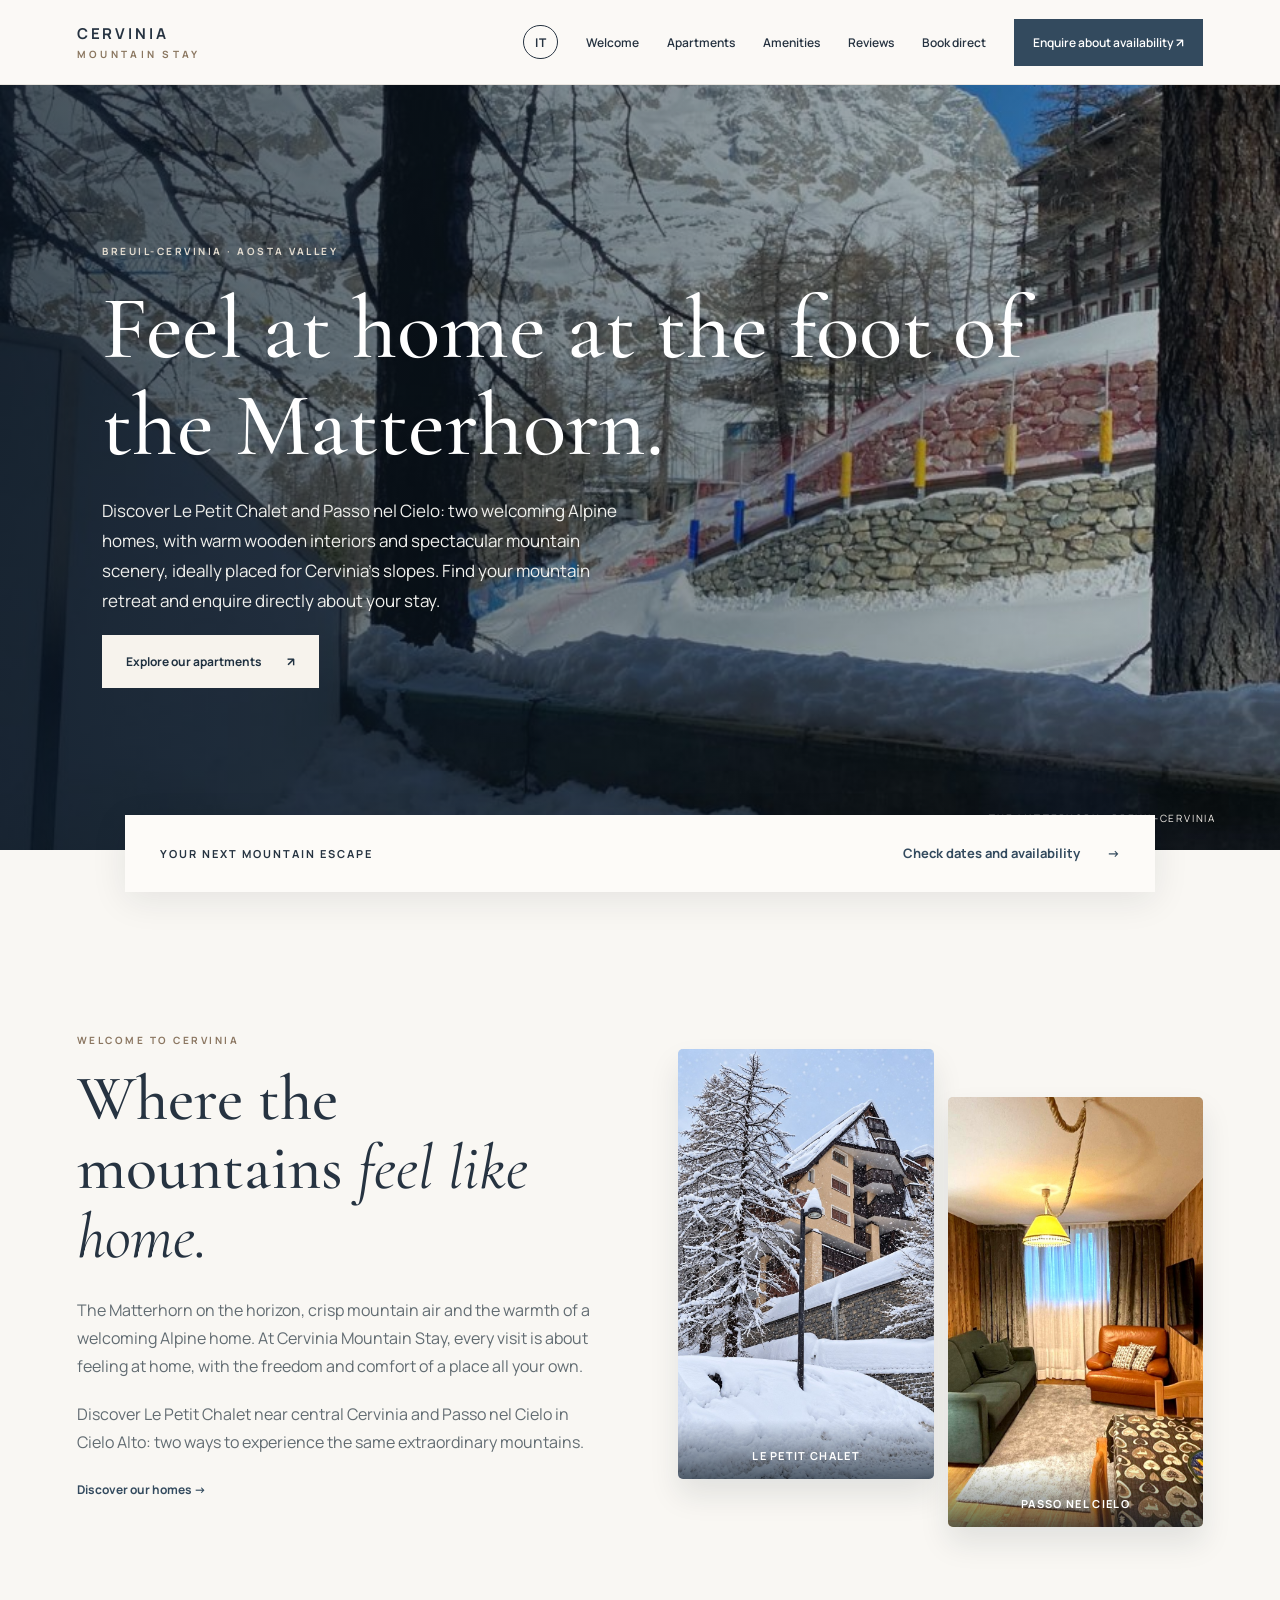
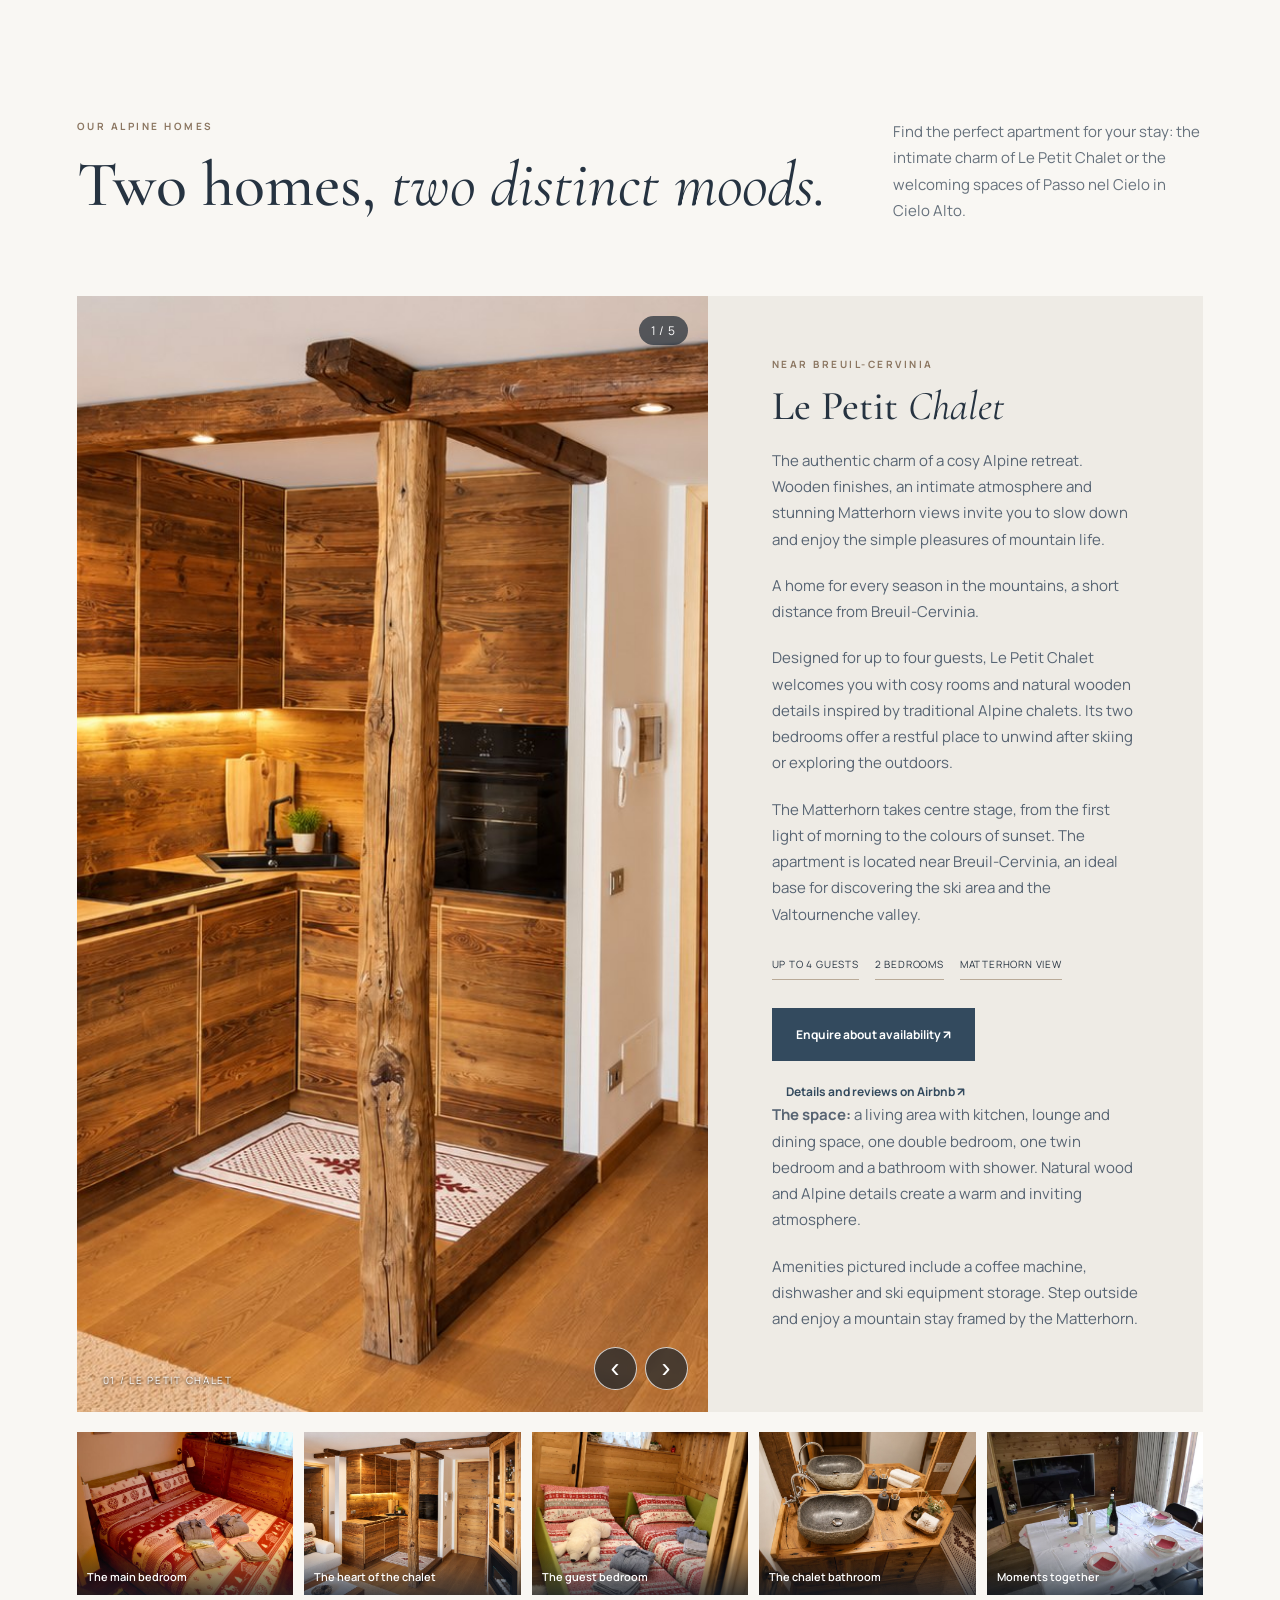
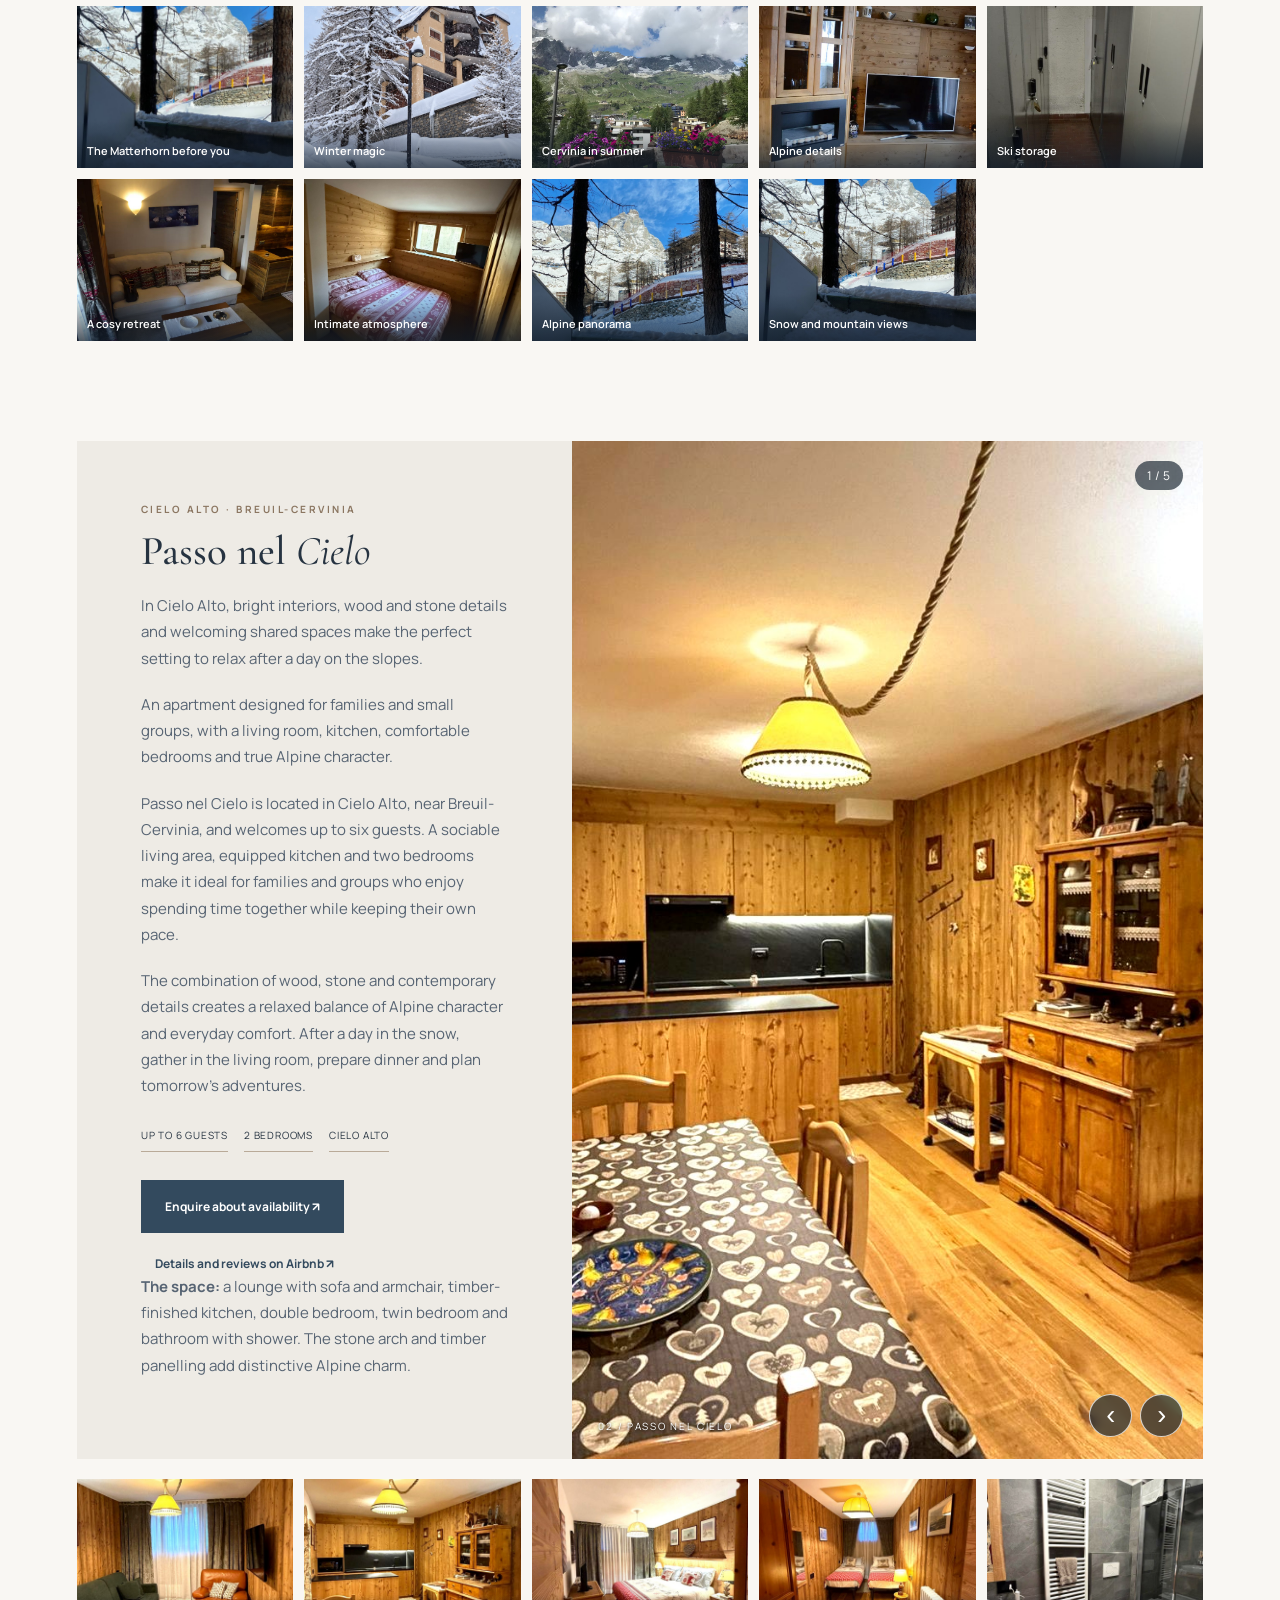
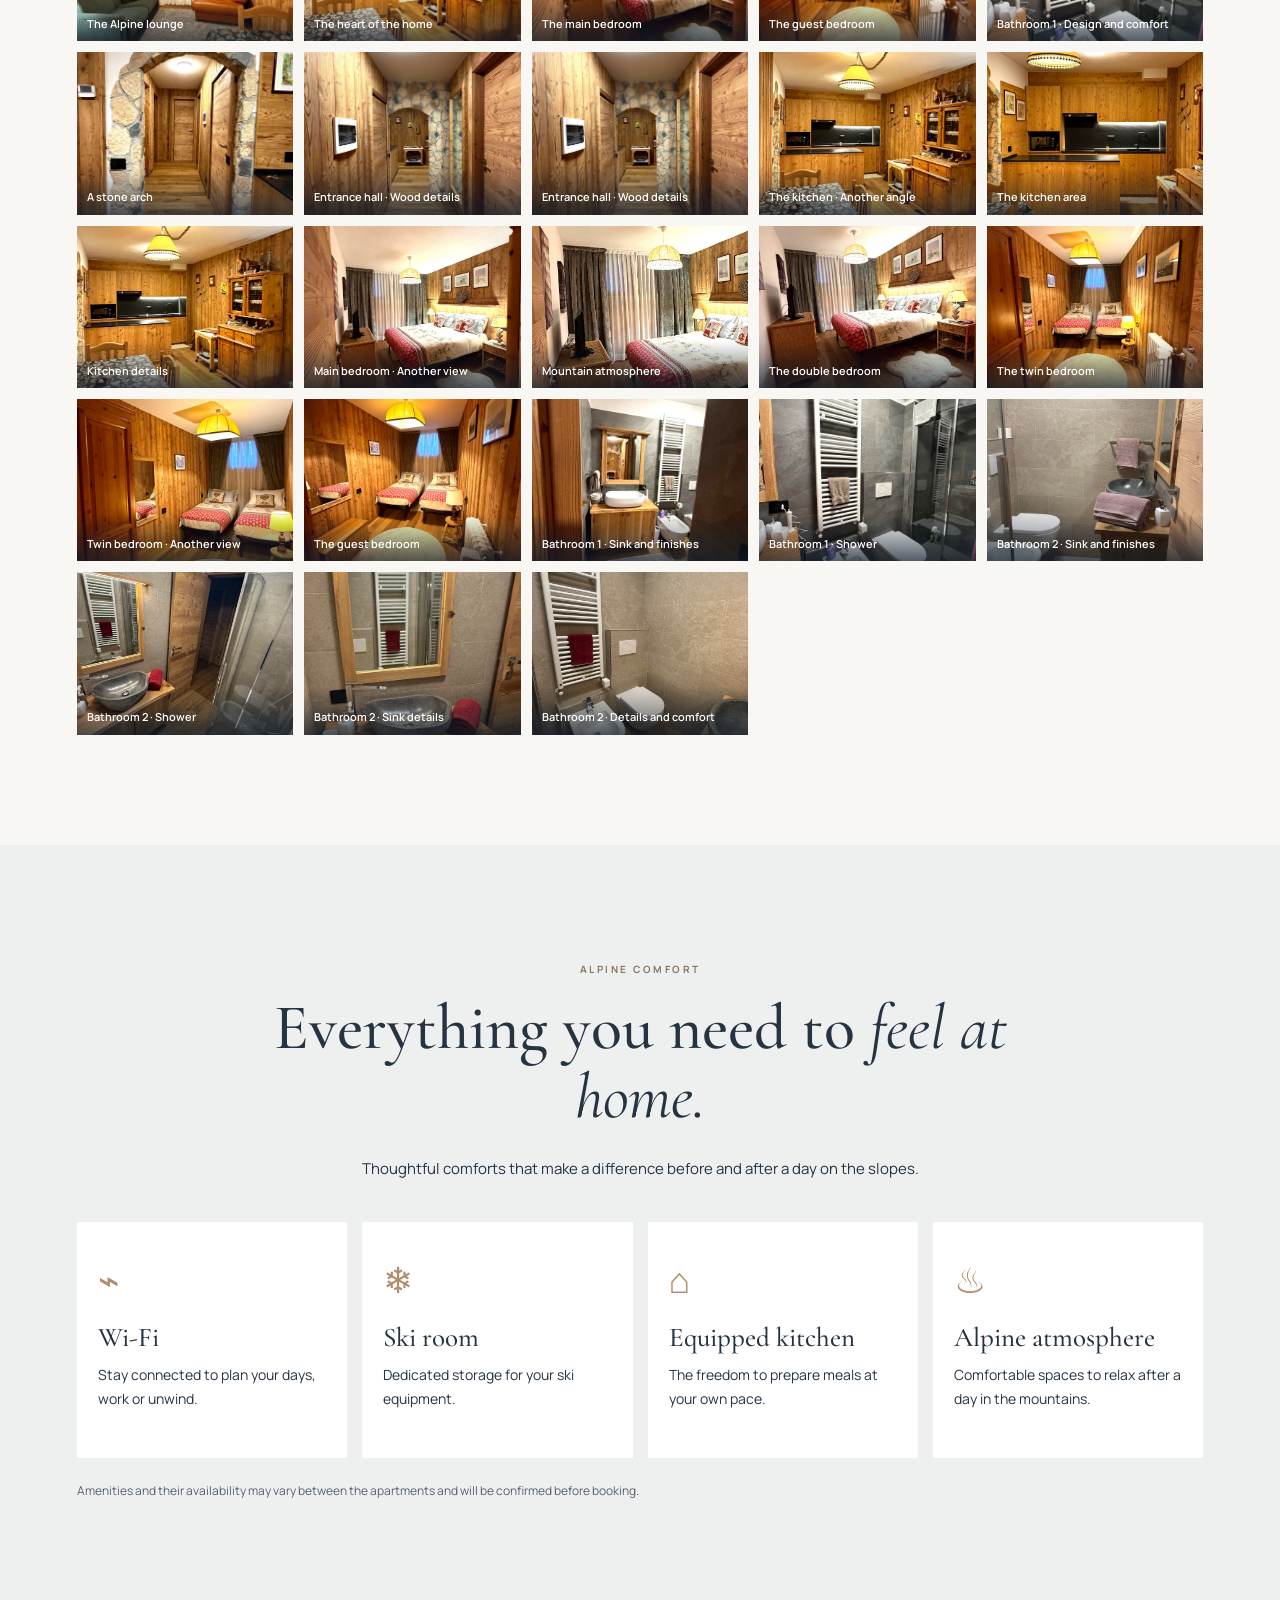
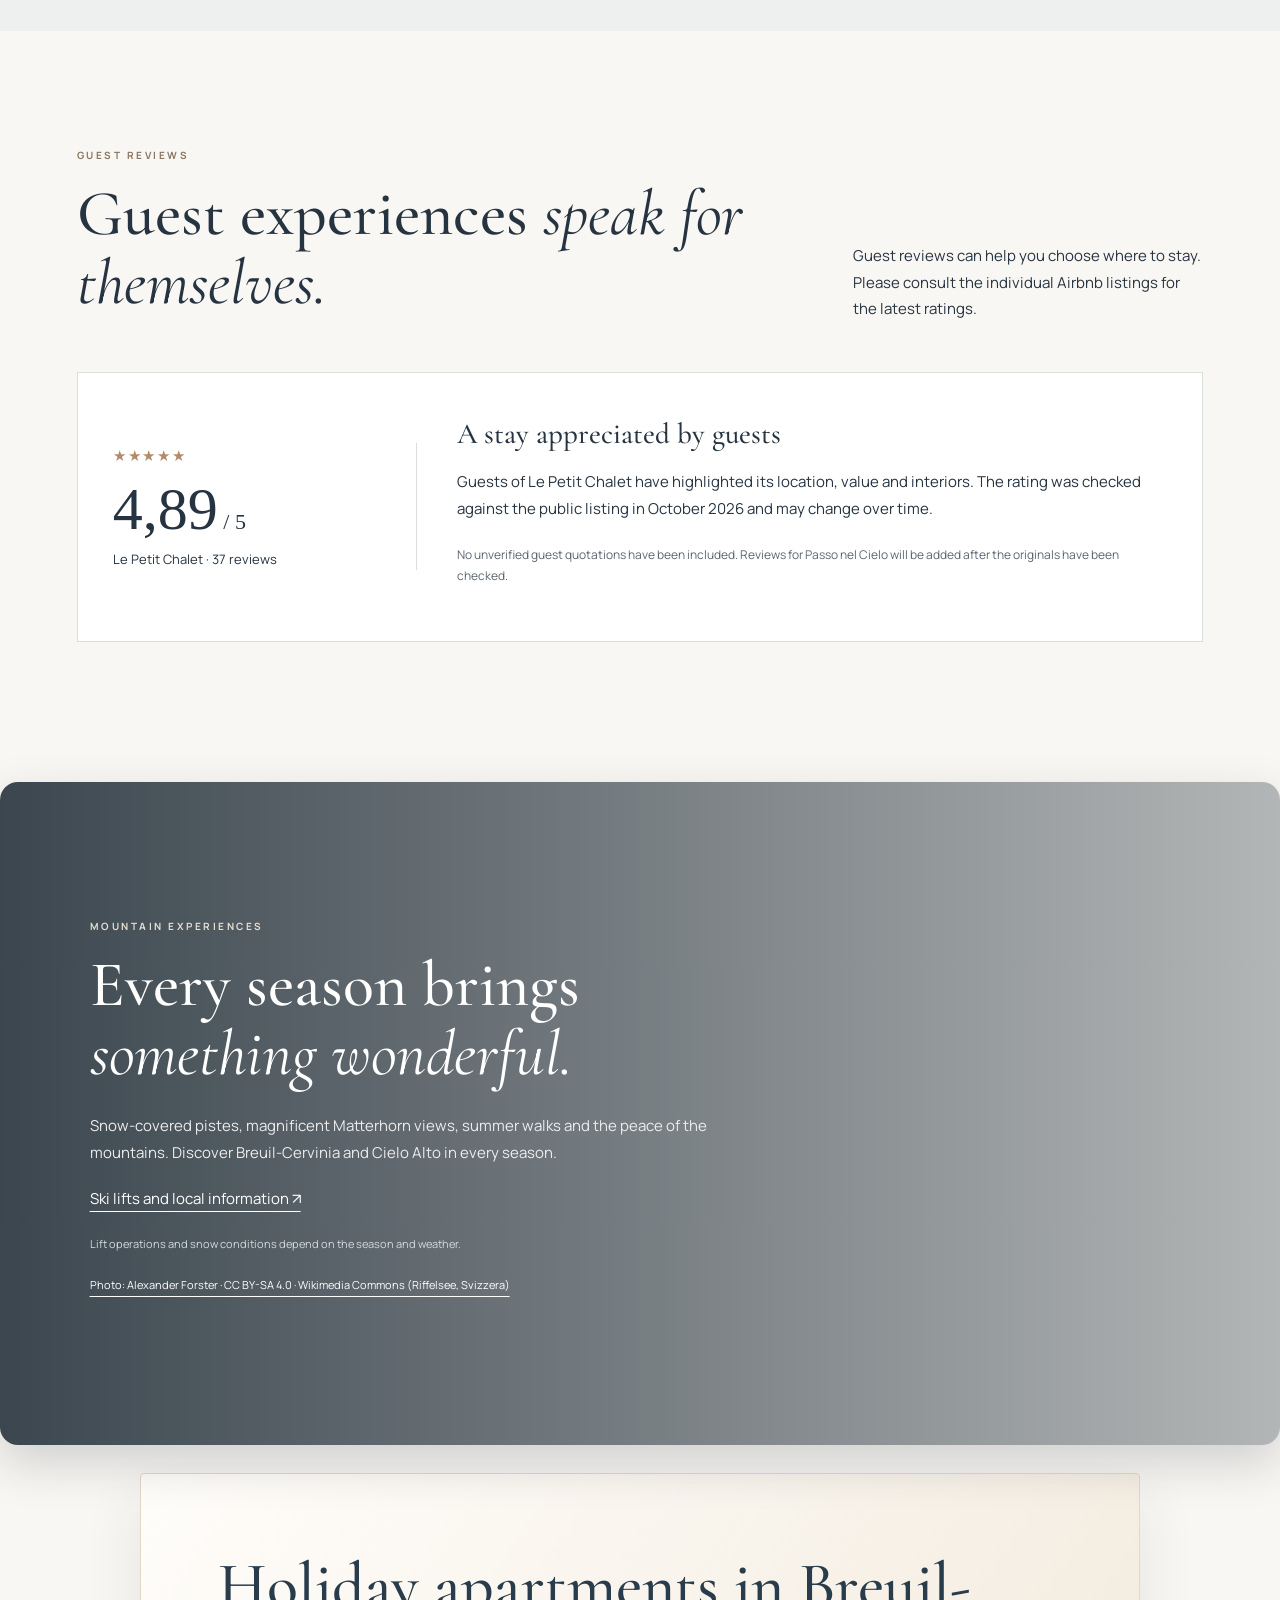
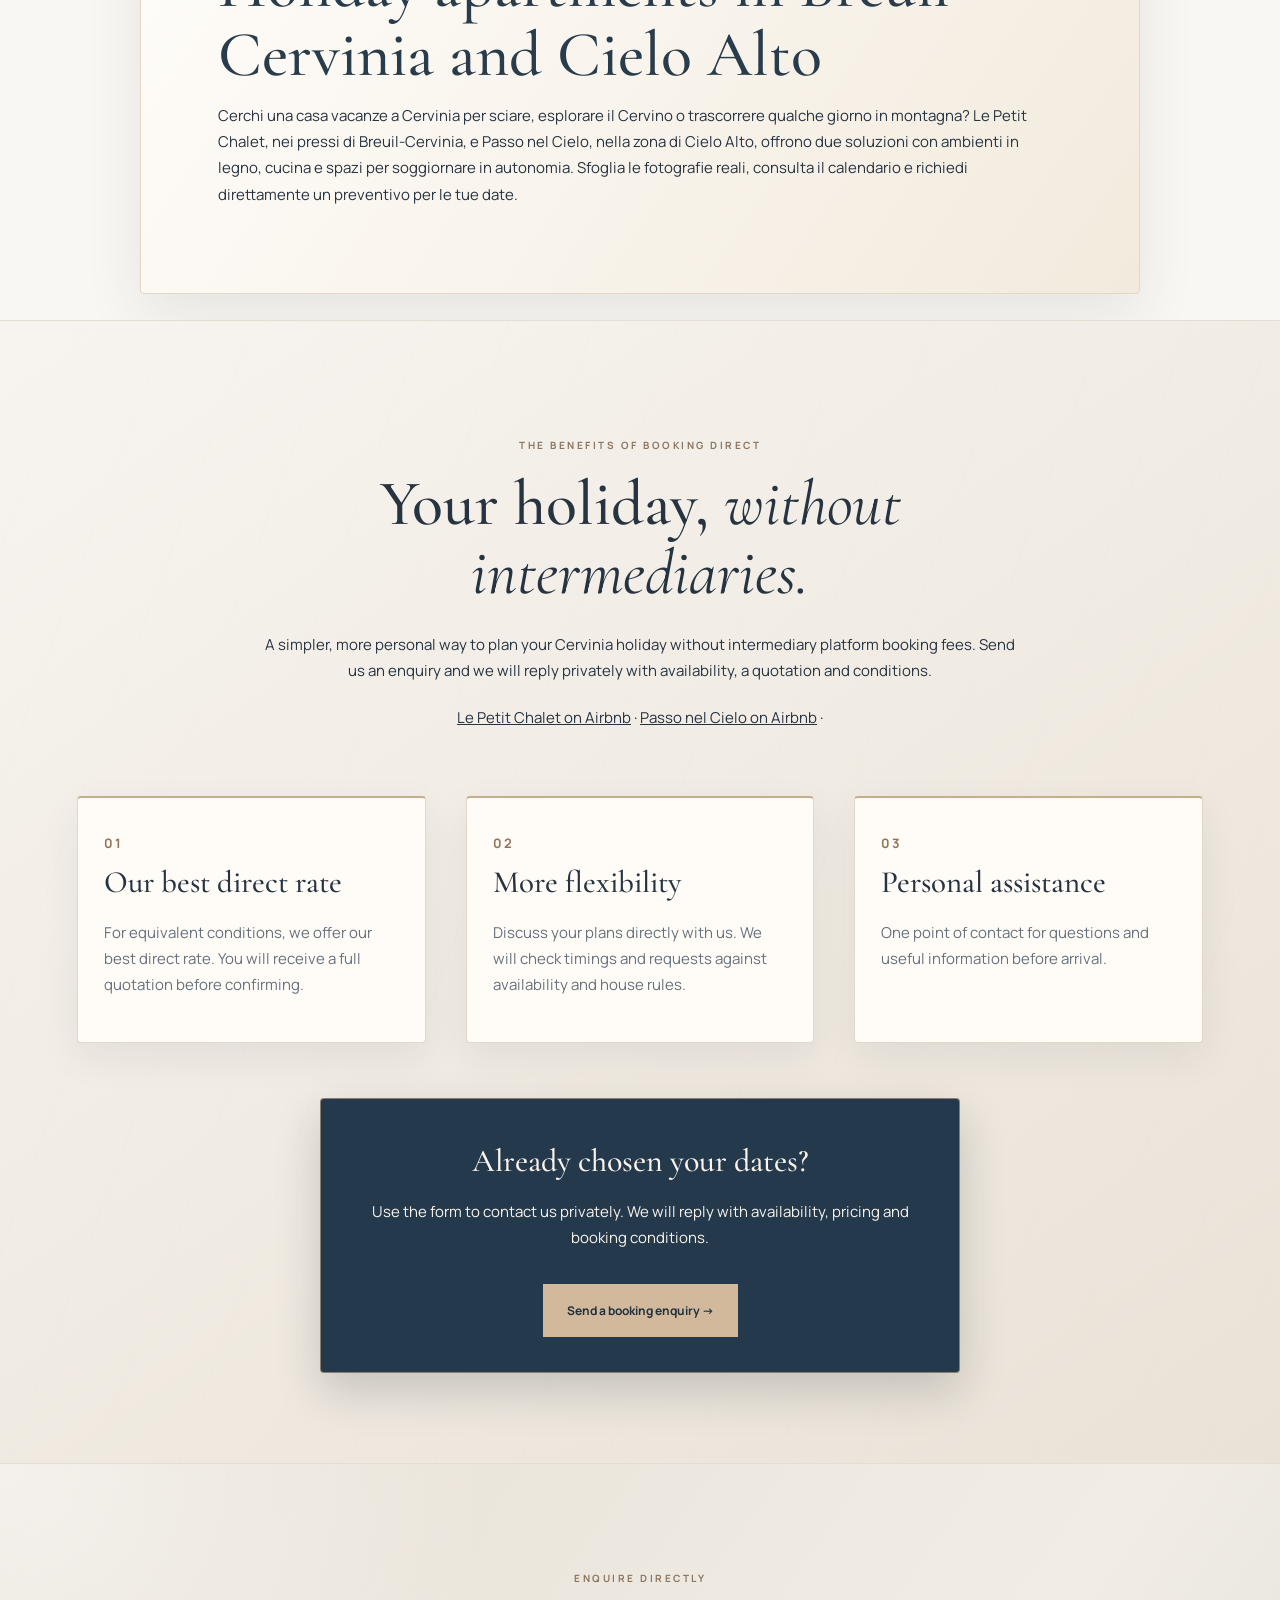
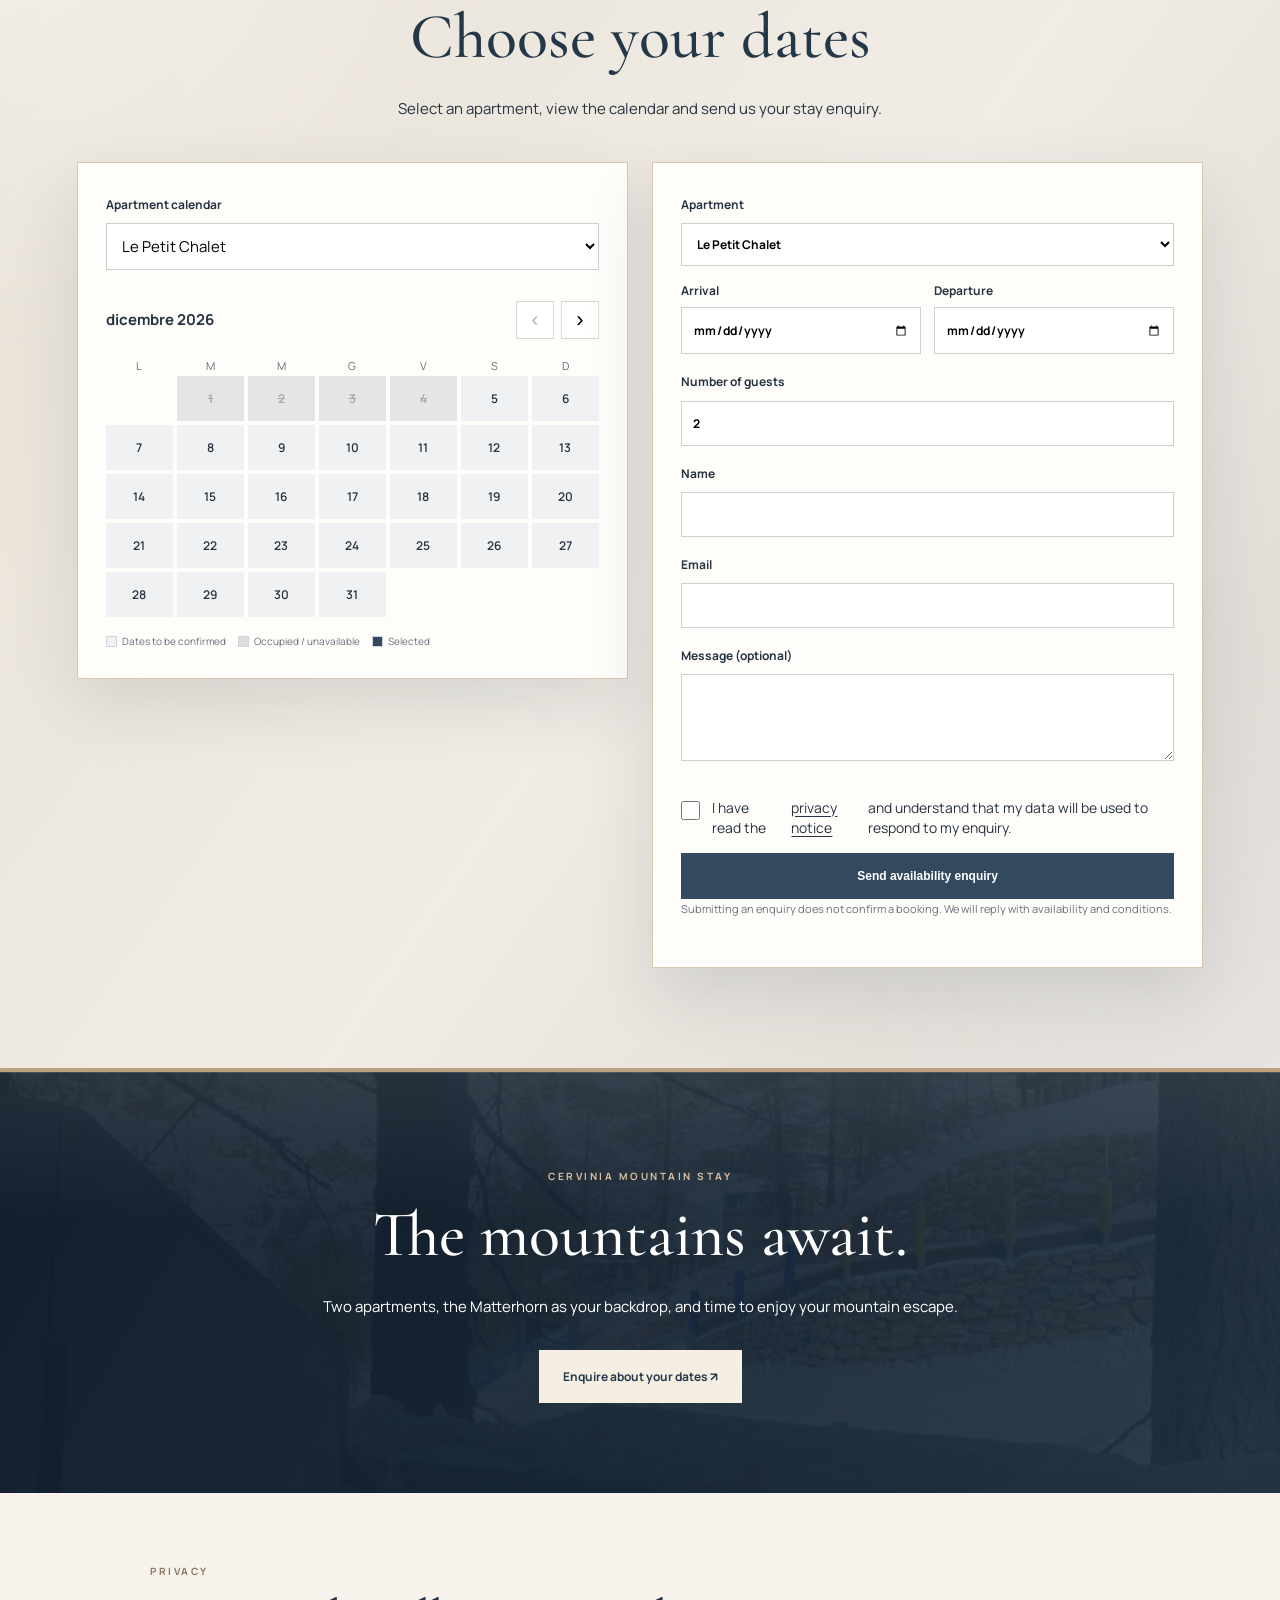
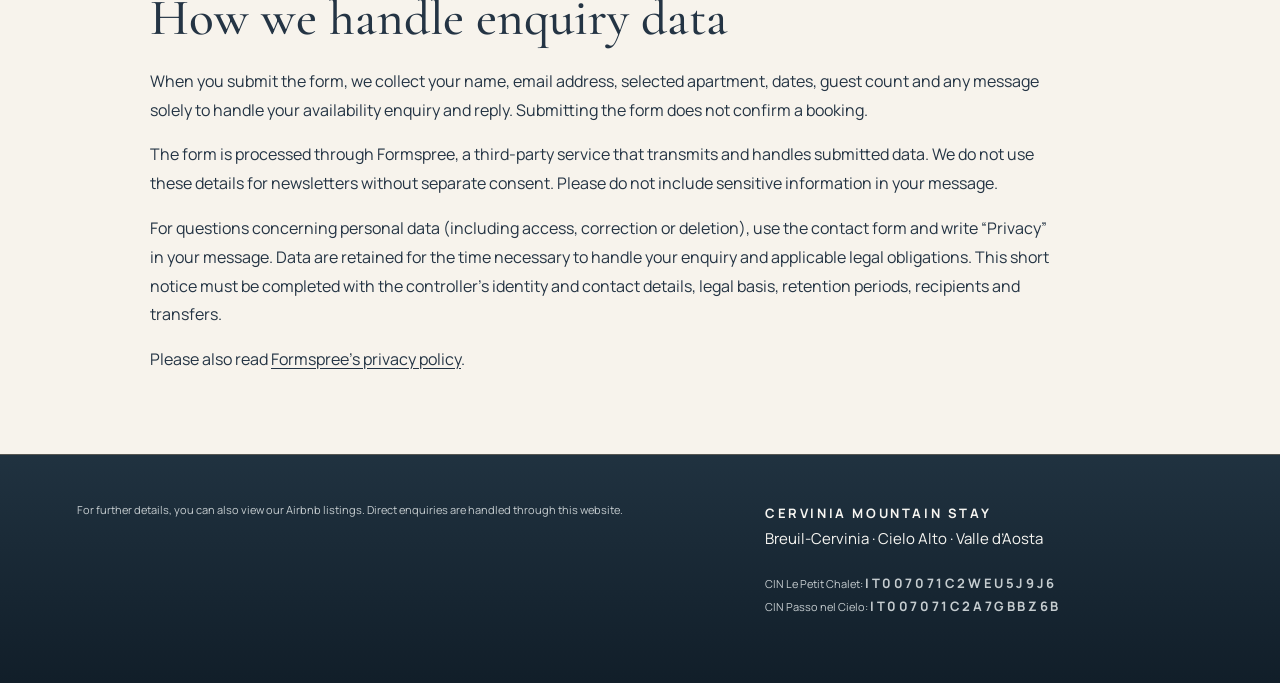
==== commit ef333eaa: "Rifinisci CIN e metadati del sito bilingue" ====
--- a/en.html
+++ b/en.html
@@ -1,11 +1,11 @@
 <!DOCTYPE html>
 
-<html lang="en"><head><meta charset="utf-8"/><meta content="width=device-width,initial-scale=1" name="viewport"/><title>Holiday apartments in Cervinia and Cielo Alto | Le Petit Chalet and Passo nel Cielo</title><meta content="Two holiday apartments in Cervinia and Cielo Alto: Le Petit Chalet with Matterhorn views and Passo nel Cielo. Photos, galleries and direct booking enquiries." name="description"/><meta content="#243444" name="theme-color"/><meta content="index,follow,max-image-preview:large" name="robots"/><meta content="website" property="og:type"/><meta content="Cervinia Mountain Stay · Il fascino di sentirsi a casa, ai piedi del Cervino" property="og:title"/><meta content="Two unique Alpine apartments in Cervinia and Cielo Alto, with direct booking enquiries." property="og:description"/><link href="style.css" rel="stylesheet"/><link rel="alternate" hreflang="en" href="https://giorginac.github.io/cervinia-mountain-stay/en.html"/><link rel="alternate" hreflang="it" href="https://giorginac.github.io/cervinia-mountain-stay/"/><script type="application/ld+json">{"@context":"https://schema.org","@type":"WebSite","name":"Cervinia Mountain Stay","inLanguage":"en"}</script></head><body>
+<html lang="en"><head><meta charset="utf-8"/><meta content="width=device-width,initial-scale=1" name="viewport"/><title>Holiday apartments in Cervinia and Cielo Alto | Le Petit Chalet and Passo nel Cielo</title><meta content="Two holiday apartments in Cervinia and Cielo Alto: Le Petit Chalet with Matterhorn views and Passo nel Cielo. Photos, galleries and direct booking enquiries." name="description"/><meta content="#243444" name="theme-color"/><meta content="index,follow,max-image-preview:large" name="robots"/><meta content="website" property="og:type"/><meta content="Cervinia Mountain Stay · Feel at home at the foot of the Matterhorn" property="og:title"/><meta content="Two unique Alpine apartments in Cervinia and Cielo Alto, with direct booking enquiries." property="og:description"/><link href="style.css" rel="stylesheet"/><link rel="alternate" hreflang="en" href="https://giorginac.github.io/cervinia-mountain-stay/en.html"/><link rel="alternate" hreflang="it" href="https://giorginac.github.io/cervinia-mountain-stay/"/><script type="application/ld+json">{"@context":"https://schema.org","@type":"WebSite","name":"Cervinia Mountain Stay","inLanguage":"en"}</script></head><body>
 <header class="top"><a class="brand" href="#home">CERVINIA <small>MOUNTAIN STAY</small></a><button aria-controls="main-nav" aria-expanded="false" aria-label="Open menu" class="menu-toggle" type="button">☰</button><nav id="main-nav"><a class="lang-switch" href="index.html" lang="it" hreflang="it">IT</a><a href="#filosofia">Welcome</a><a href="#alloggi">Apartments</a><a href="#servizi">Amenities</a><a href="#recensioni">Reviews</a><a href="#vantaggi">Book direct</a><a class="nav-cta" href="#prenota">Enquire about availability ↗</a></nav></header>
 <main id="home">
 <section aria-label="Matterhorn view" class="hero" style="background-image:linear-gradient(90deg,rgba(12,23,35,.74),rgba(21,39,52,.24)),url('petit_view.jpg')"><div class="hero-inner"><span class="eyebrow light">BREUIL-CERVINIA · AOSTA VALLEY</span><h1>Feel at home at the foot of the Matterhorn.</h1><p>Discover Le Petit Chalet and Passo nel Cielo: two welcoming Alpine homes, with warm wooden interiors and spectacular mountain scenery, ideally placed for Cervinia's slopes. Find your mountain retreat and enquire directly about your stay.</p><a class="button light-btn" href="#alloggi">Explore our apartments <span>↗</span></a></div><span class="hero-caption">THE MATTERHORN · BREUIL-CERVINIA</span></section>
 <section class="quickbook"><p>YOUR NEXT MOUNTAIN ESCAPE</p><a href="#prenota">Check dates and availability <span>→</span></a></section>
-<section class="section manifesto" id="filosofia"><div class="welcome-layout"><div class="welcome-copy"><span class="eyebrow">WELCOME TO CERVINIA</span><h2>Where the mountains <em>feel like home.</em></h2><p>The Matterhorn on the horizon, crisp mountain air and the warmth of a welcoming Alpine home. At Cervinia Mountain Stay, every visit is about feeling at home, with the freedom and comfort of a place all your own.</p><p>Discover Le Petit Chalet near central Cervinia and Passo nel Cielo in Cielo Alto: two ways to experience the same extraordinary mountains.</p><a class="textlink" href="#alloggi">Discover our homes →</a></div><div class="welcome-collage"><figure class="collage-one"><img alt="Esterno di Le Petit Chalet nel paesaggio innevato" loading="lazy" src="petit_exterior.jpg"/><figcaption>LE PETIT CHALET</figcaption></figure><figure class="collage-two"><img alt="Soggiorno accogliente di Passo nel Cielo a Cielo Alto" loading="lazy" src="passo_living.jpg"/><figcaption>PASSO NEL CIELO</figcaption></figure></div></div></section>
+<section class="section manifesto" id="filosofia"><div class="welcome-layout"><div class="welcome-copy"><span class="eyebrow">WELCOME TO CERVINIA</span><h2>Where the mountains <em>feel like home.</em></h2><p>The Matterhorn on the horizon, crisp mountain air and the warmth of a welcoming Alpine home. At Cervinia Mountain Stay, every visit is about feeling at home, with the freedom and comfort of a place all your own.</p><p>Discover Le Petit Chalet near central Cervinia and Passo nel Cielo in Cielo Alto: two ways to experience the same extraordinary mountains.</p><a class="textlink" href="#alloggi">Discover our homes →</a></div><div class="welcome-collage"><figure class="collage-one"><img alt="Le Petit Chalet exterior in the snowy mountains" loading="lazy" src="petit_exterior.jpg"/><figcaption>LE PETIT CHALET</figcaption></figure><figure class="collage-two"><img alt="Cosy living room at Passo nel Cielo in Cielo Alto" loading="lazy" src="passo_living.jpg"/><figcaption>PASSO NEL CIELO</figcaption></figure></div></div></section>
 <section class="section residences" id="alloggi"><div class="section-heading"><div><span class="eyebrow">OUR ALPINE HOMES</span><h2>Two homes, <em>two distinct moods.</em></h2></div><p>Find the perfect apartment for your stay: the intimate charm of Le Petit Chalet or the welcoming spaces of Passo nel Cielo in Cielo Alto.</p></div>
 <article class="residence"><div class="residence-image" data-slides="petit_kitchen.jpg|petit_living.jpg|petit_bed.jpg|petit_view.jpg|petit_dining.jpg" data-slideshow="0"><img alt="Le Petit Chalet preview photo" data-cover-lightbox="" loading="eager" src="petit_kitchen.jpg"/><span class="photo-label">01 / LE PETIT CHALET</span><div aria-label="Slideshow controls" class="preview-controls"><button aria-label="Previous photo" class="preview-prev" type="button">‹</button><button aria-label="Next photo" class="preview-next" type="button">›</button></div><span aria-live="off" class="preview-counter">1 / 5</span></div><div class="residence-copy"><span class="eyebrow">NEAR BREUIL-CERVINIA</span><h3>Le Petit <em>Chalet</em></h3><p>The authentic charm of a cosy Alpine retreat. Wooden finishes, an intimate atmosphere and stunning Matterhorn views invite you to slow down and enjoy the simple pleasures of mountain life.</p><p>A home for every season in the mountains, a short distance from Breuil-Cervinia.</p><p>Designed for up to four guests, Le Petit Chalet welcomes you with cosy rooms and natural wooden details inspired by traditional Alpine chalets. Its two bedrooms offer a restful place to unwind after skiing or exploring the outdoors.</p><p>The Matterhorn takes centre stage, from the first light of morning to the colours of sunset. The apartment is located near Breuil-Cervinia, an ideal base for discovering the ski area and the Valtournenche valley.</p><div class="property-facts"><span>UP TO 4 GUESTS</span><span>2 BEDROOMS</span><span>MATTERHORN VIEW</span></div><div class="actions"><a class="button" data-property="Le Petit Chalet" href="#prenota">Enquire about availability ↗</a><a class="textlink airbnb-link" href="https://www.airbnb.it/h/lepetitechalet" rel="noopener noreferrer" target="_blank">Details and reviews on Airbnb ↗</a></div><p><strong>The space:</strong> a living area with kitchen, lounge and dining space, one double bedroom, one twin bedroom and a bathroom with shower. Natural wood and Alpine details create a warm and inviting atmosphere.</p><p>Amenities pictured include a coffee machine, dishwasher and ski equipment storage. Step outside and enjoy a mountain stay framed by the Matterhorn.</p></div></article>
 <div class="gallery-row gallery-curated"><a aria-label="Ingrandisci foto: The main bedroom" class="photo-tile" data-lightbox="" href="petit_bed.jpg"><img alt="The main bedroom — Le Petit Chalet" loading="lazy" src="petit_bed.jpg"/><span>The main bedroom</span></a><a aria-label="Ingrandisci foto: The heart of the chalet" class="photo-tile" data-lightbox="" href="petit_kitchen.jpg"><img alt="The heart of the chalet — Le Petit Chalet" loading="lazy" src="petit_kitchen.jpg"/><span>The heart of the chalet</span></a><a aria-label="Ingrandisci foto: The guest bedroom" class="photo-tile" data-lightbox="" href="petit_twin.jpg"><img alt="The guest bedroom — Le Petit Chalet" loading="lazy" src="petit_twin.jpg"/><span>The guest bedroom</span></a><a aria-label="Ingrandisci foto: The chalet bathroom" class="photo-tile" data-lightbox="" href="petit_bath.jpg"><img alt="The chalet bathroom — Le Petit Chalet" loading="lazy" src="petit_bath.jpg"/><span>The chalet bathroom</span></a><a aria-label="Ingrandisci foto: Moments together" class="photo-tile" data-lightbox="" href="petit_dining.jpg"><img alt="Moments together — Le Petit Chalet" loading="lazy" src="petit_dining.jpg"/><span>Moments together</span></a><a aria-label="Ingrandisci foto: The Matterhorn before you" class="photo-tile" data-lightbox="" href="petit_view.jpg"><img alt="The Matterhorn before you — Le Petit Chalet" loading="lazy" src="petit_view.jpg"/><span>The Matterhorn before you</span></a><a aria-label="Ingrandisci foto: Winter magic" class="photo-tile" data-lightbox="" href="petit_exterior.jpg"><img alt="Winter magic — Le Petit Chalet" loading="lazy" src="petit_exterior.jpg"/><span>Winter magic</span></a><a aria-label="Ingrandisci foto: Cervinia in summer" class="photo-tile" data-lightbox="" href="petit_summer.jpg"><img alt="Cervinia in summer — Le Petit Chalet" loading="lazy" src="petit_summer.jpg"/><span>Cervinia in summer</span></a><a aria-label="Ingrandisci foto: Alpine details" class="photo-tile" data-lightbox="" href="petit_fire.jpg"><img alt="Alpine details — Le Petit Chalet" loading="lazy" src="petit_fire.jpg"/><span>Alpine details</span></a><a aria-label="Ingrandisci foto: Ski storage" class="photo-tile" data-lightbox="" href="petit_ski.jpg"><img alt="Ski storage — Le Petit Chalet" loading="lazy" src="petit_ski.jpg"/><span>Ski storage</span></a><a aria-label="Ingrandisci foto: A cosy retreat" class="photo-tile" data-lightbox="" href="petit_living.jpg"><img alt="A cosy retreat — Le Petit Chalet" loading="lazy" src="petit_living.jpg"/><span>A cosy retreat</span></a><a aria-label="Ingrandisci foto: Intimate atmosphere" class="photo-tile" data-lightbox="" href="lepetit_bedroom.jpg"><img alt="Intimate atmosphere — Le Petit Chalet" loading="lazy" src="lepetit_bedroom.jpg"/><span>Intimate atmosphere</span></a><a aria-label="Ingrandisci foto: Alpine panorama" class="photo-tile" data-lightbox="" href="lepetit_view1.jpg"><img alt="Alpine panorama — Le Petit Chalet" loading="lazy" src="lepetit_view1.jpg"/><span>Alpine panorama</span></a><a aria-label="Ingrandisci foto: Snow and mountain views" class="photo-tile" data-lightbox="" href="lepetit_view2.jpg"><img alt="Snow and mountain views — Le Petit Chalet" loading="lazy" src="lepetit_view2.jpg"/><span>Snow and mountain views</span></a></div>
@@ -36,9 +36,9 @@
 <label>Name<input autocomplete="name" id="guestname" required="" type="text" name="nome"/></label>
 <label>Email<input autocomplete="email" id="email" required="" type="email" name="email"/></label>
 <label>Message (optional)<textarea id="message" rows="3" name="messaggio"></textarea></label>
-<label class="privacy-consent"><input type="checkbox" name="consenso_privacy" value="I have read the nota privacy" required> I have read the <a href="#privacy">privacy notice</a> and understand that my data will be used to respond to my enquiry.</label><p class="form-feedback" id="formstatus" role="status" aria-live="polite" tabindex="-1" hidden></p><button class="button" type="submit">Send availability enquiry</button>
+<label class="privacy-consent"><input type="checkbox" name="consenso_privacy" value="Privacy notice read" required> I have read the <a href="#privacy">privacy notice</a> and understand that my data will be used to respond to my enquiry.</label><p class="form-feedback" id="formstatus" role="status" aria-live="polite" tabindex="-1" hidden></p><button class="button" type="submit">Send availability enquiry</button>
 <p class="fine">Submitting an enquiry does not confirm a booking. We will reply with availability and conditions.</p>
 </form>
 </div>
 </section><section class="closing"><span class="eyebrow light">CERVINIA MOUNTAIN STAY</span><h2>The mountains await.</h2><p>Two apartments, the Matterhorn as your backdrop, and time to enjoy your mountain escape.</p><a class="button light-btn" href="#prenota">Enquire about your dates ↗</a></section>
-</main><section id="privacy" class="privacy-section section"><div class="privacy-inner"><span class="eyebrow">PRIVACY</span><h2>How we handle enquiry data</h2><p>When you submit the form, we collect your name, email address, selected apartment, dates, guest count and any message solely to handle your availability enquiry and reply. Submitting the form does not confirm a booking.</p><p>The form is processed through Formspree, a third-party service that transmits and handles submitted data. We do not use these details for newsletters without separate consent. Please do not include sensitive information in your message.</p><p>For questions concerning personal data (including access, correction or deletion), use the contact form and write “Privacy” in your message. Data are retained for the time necessary to handle your enquiry and applicable legal obligations. This short notice must be completed with the controller's identity and contact details, legal basis, retention periods, recipients and transfers.</p><p>Please also read <a href="https://formspree.io/legal/privacy-policy/" target="_blank" rel="noopener noreferrer">Formspree's privacy policy</a>.</p></div></section><footer><p class="fine">For further details, you can also view our Airbnb listings. Direct enquiries are handled through this website.</p><div><strong>CERVINIA MOUNTAIN STAY</strong><p>Breuil-Cervinia · Cielo Alto · Valle d’Aosta</p><p class="fine">CIN Le Petit Chalet: <strong>IT007071C2WEU5J9J6</strong> · CIN Passo nel Cielo: <strong>IT007071C2A7GBBZ6B</strong></p></div><div></div></footer><script src="booking-form-v4.js" defer></script><script src="script.js?v=20261025-3"></script><div aria-label="Photo gallery" aria-modal="true" class="gallery-overlay" hidden="" id="gallery-overlay" role="dialog"><div class="gallery-toolbar"><span class="gallery-title">Photo gallery</span><span aria-live="polite" class="gallery-counter"></span><button aria-label="Close gallery" class="gallery-close" type="button">✕ <span>Chiudi</span></button></div><div class="gallery-stage"><button aria-label="Previous photo" class="gallery-back" type="button">❮</button><img alt="" class="gallery-big"/><button aria-label="Next photo" class="gallery-forward" type="button">❯</button></div><p class="gallery-description"></p></div><script src="gallery.js"></script><script defer="True" src="slideshow.js"></script></body></html>+</main><section id="privacy" class="privacy-section section"><div class="privacy-inner"><span class="eyebrow">PRIVACY</span><h2>How we handle enquiry data</h2><p>When you submit the form, we collect your name, email address, selected apartment, dates, guest count and any message solely to handle your availability enquiry and reply. Submitting the form does not confirm a booking.</p><p>The form is processed through Formspree, a third-party service that transmits and handles submitted data. We do not use these details for newsletters without separate consent. Please do not include sensitive information in your message.</p><p>For questions concerning personal data (including access, correction or deletion), use the contact form and write “Privacy” in your message. Data are retained for the time necessary to handle your enquiry and applicable legal obligations. This short notice must be completed with the controller's identity and contact details, legal basis, retention periods, recipients and transfers.</p><p>Please also read <a href="https://formspree.io/legal/privacy-policy/" target="_blank" rel="noopener noreferrer">Formspree's privacy policy</a>.</p></div></section><footer><p class="fine">For further details, you can also view our Airbnb listings. Direct enquiries are handled through this website.</p><div><strong>CERVINIA MOUNTAIN STAY</strong><p>Breuil-Cervinia · Cielo Alto · Valle d’Aosta</p><p class="fine"><span>CIN Le Petit Chalet: <strong>IT007071C2WEU5J9J6</strong></span><br/><span>CIN Passo nel Cielo: <strong>IT007071C2A7GBBZ6B</strong></span></p></div><div></div></footer><script src="booking-form-v4.js" defer></script><script src="script.js?v=20261025-3"></script><div aria-label="Photo gallery" aria-modal="true" class="gallery-overlay" hidden="" id="gallery-overlay" role="dialog"><div class="gallery-toolbar"><span class="gallery-title">Photo gallery</span><span aria-live="polite" class="gallery-counter"></span><button aria-label="Close gallery" class="gallery-close" type="button">✕ <span>Chiudi</span></button></div><div class="gallery-stage"><button aria-label="Previous photo" class="gallery-back" type="button">❮</button><img alt="" class="gallery-big"/><button aria-label="Next photo" class="gallery-forward" type="button">❯</button></div><p class="gallery-description"></p></div><script src="gallery.js"></script><script defer="True" src="slideshow.js"></script></body></html>
--- a/style.css
+++ b/style.css
@@ -103,3 +103,14 @@
 .form-feedback--success{background:#edf7f0;border-color:#92bd9b;color:#1b5731}
 .form-feedback--error{background:#fff0ed;border-color:#d89d92;color:#81382a}
 .requestform button[type="submit"]:disabled{opacity:.65;cursor:wait}
+
+/* Privacy notice and language switch */
+.lang-switch{font-weight:700!important;letter-spacing:.09em;border:1px solid currentColor;padding:.35rem .65rem;border-radius:100px;white-space:nowrap}
+.privacy-section{padding:64px 7%;background:#f7f3ec;color:#243444}
+.privacy-inner{max-width:980px;margin:auto}
+.privacy-inner h2{font-family:'Cormorant Garamond',serif;font-size:clamp(2.1rem,4vw,3.4rem);margin:.5rem 0 1.25rem}
+.privacy-inner p{font-size:1rem;line-height:1.8;max-width:90ch;margin:0 0 1rem}
+.privacy-inner a,.privacy-consent a{text-decoration:underline;text-underline-offset:3px;color:inherit}
+.requestform .privacy-consent{display:flex;align-items:flex-start;gap:12px;font-size:.87rem;font-weight:400;line-height:1.5;margin:14px 0}
+.requestform .privacy-consent input[type="checkbox"]{width:19px;height:19px;flex:none;margin-top:3px;accent-color:#243444}
+@media(max-width:720px){.privacy-section{padding:44px 6%}.lang-switch{padding:.3rem .55rem}}
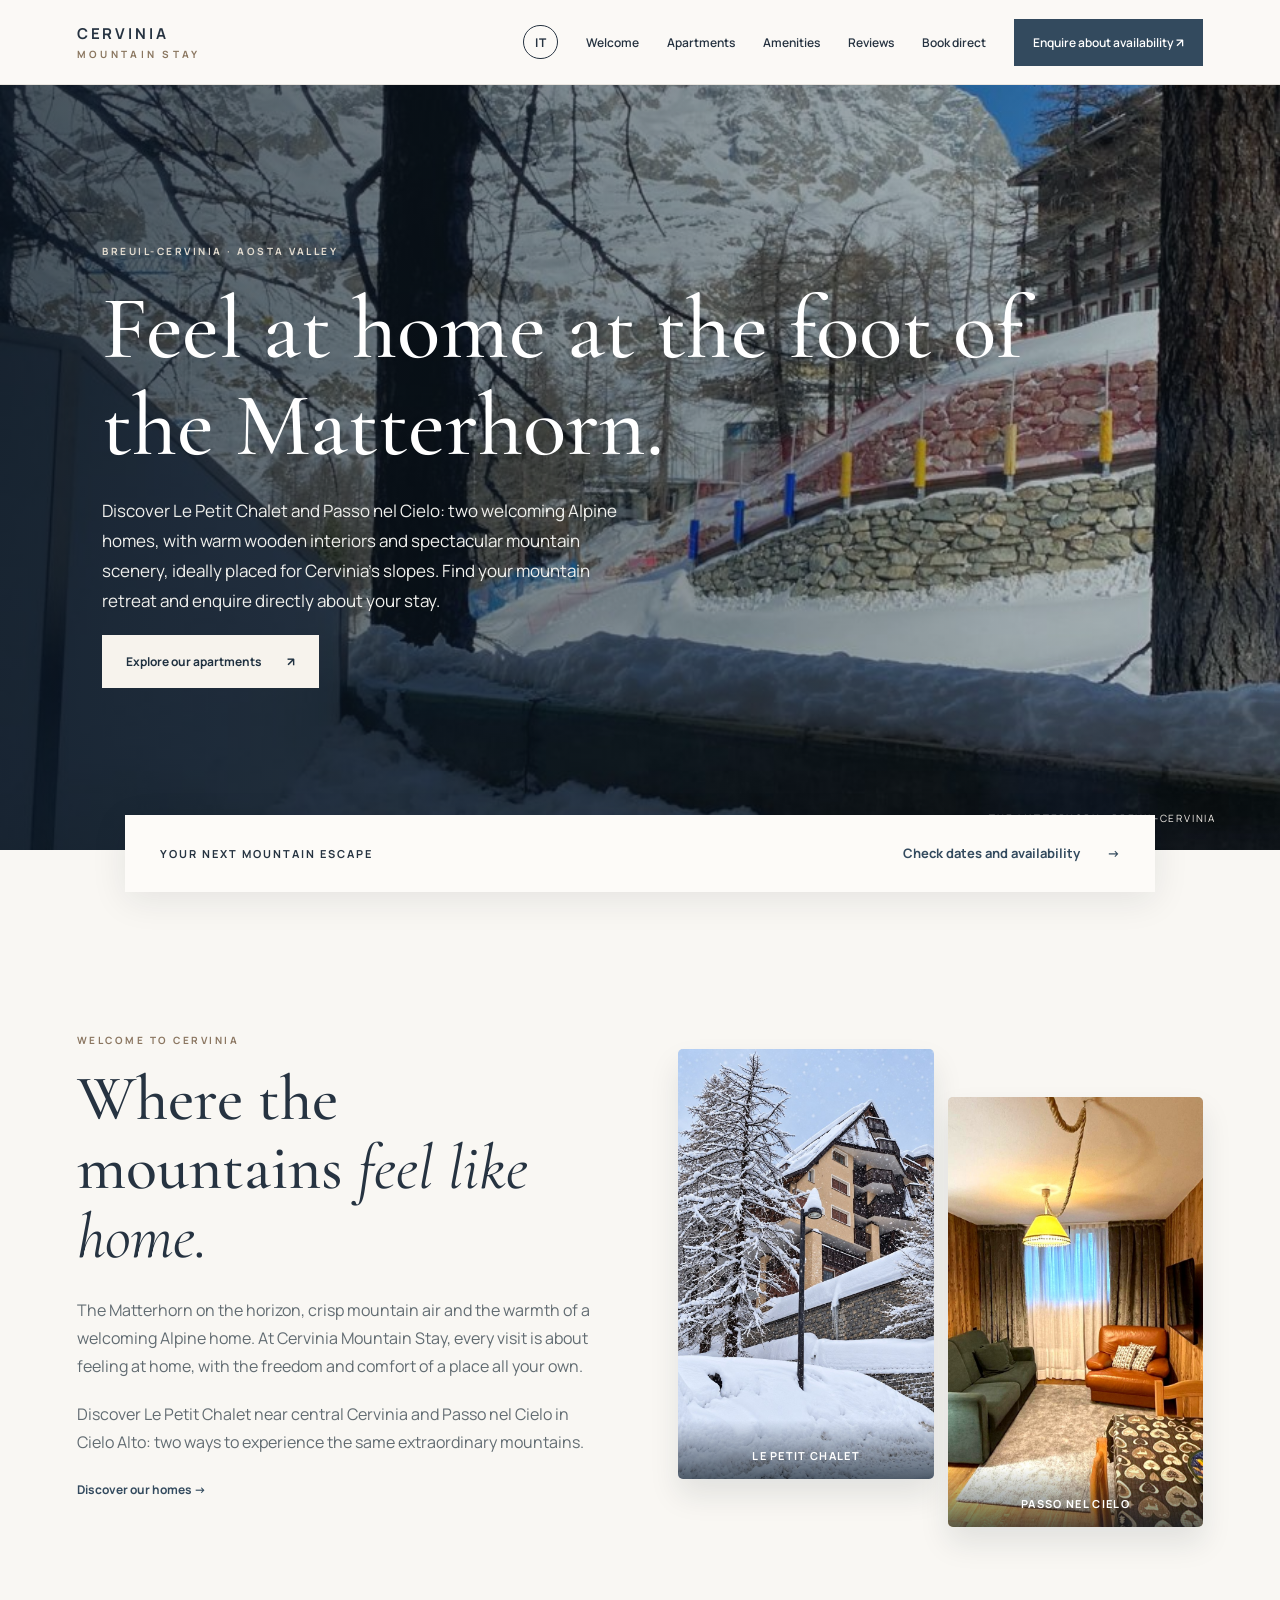
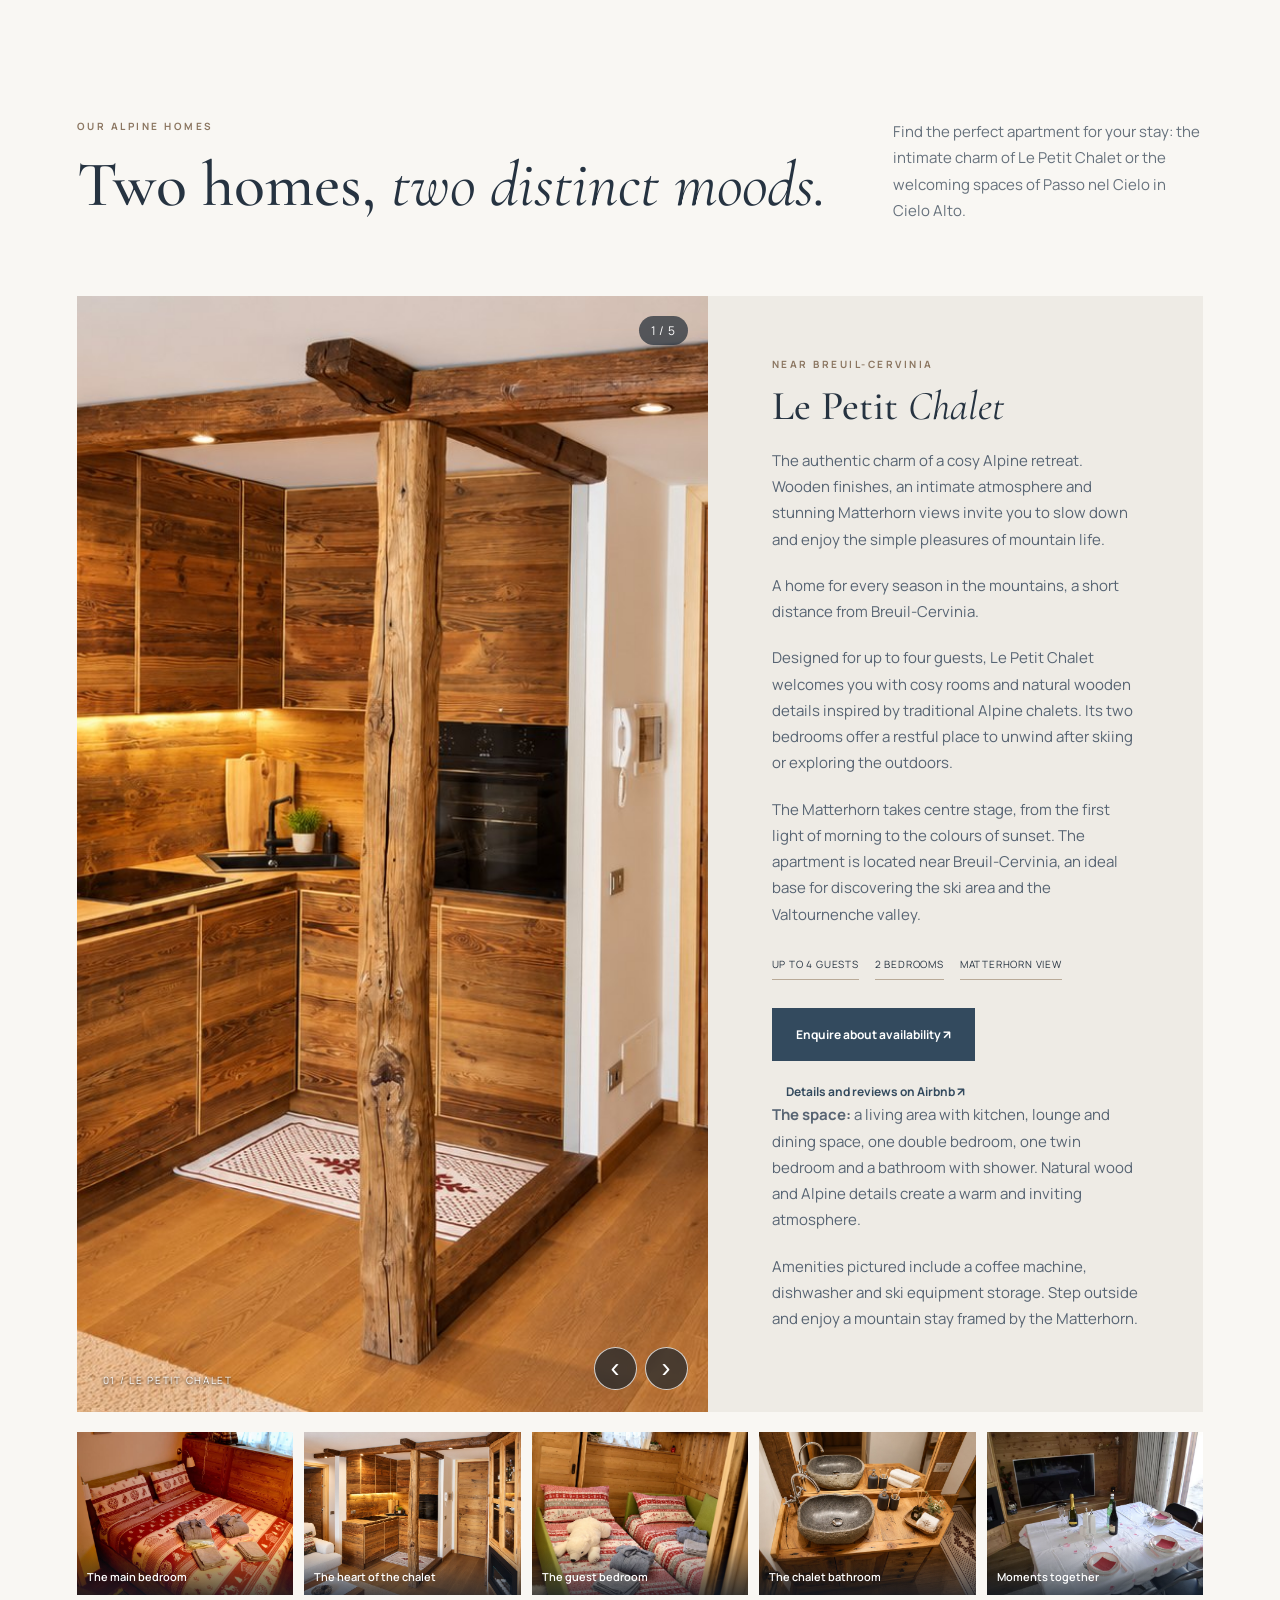
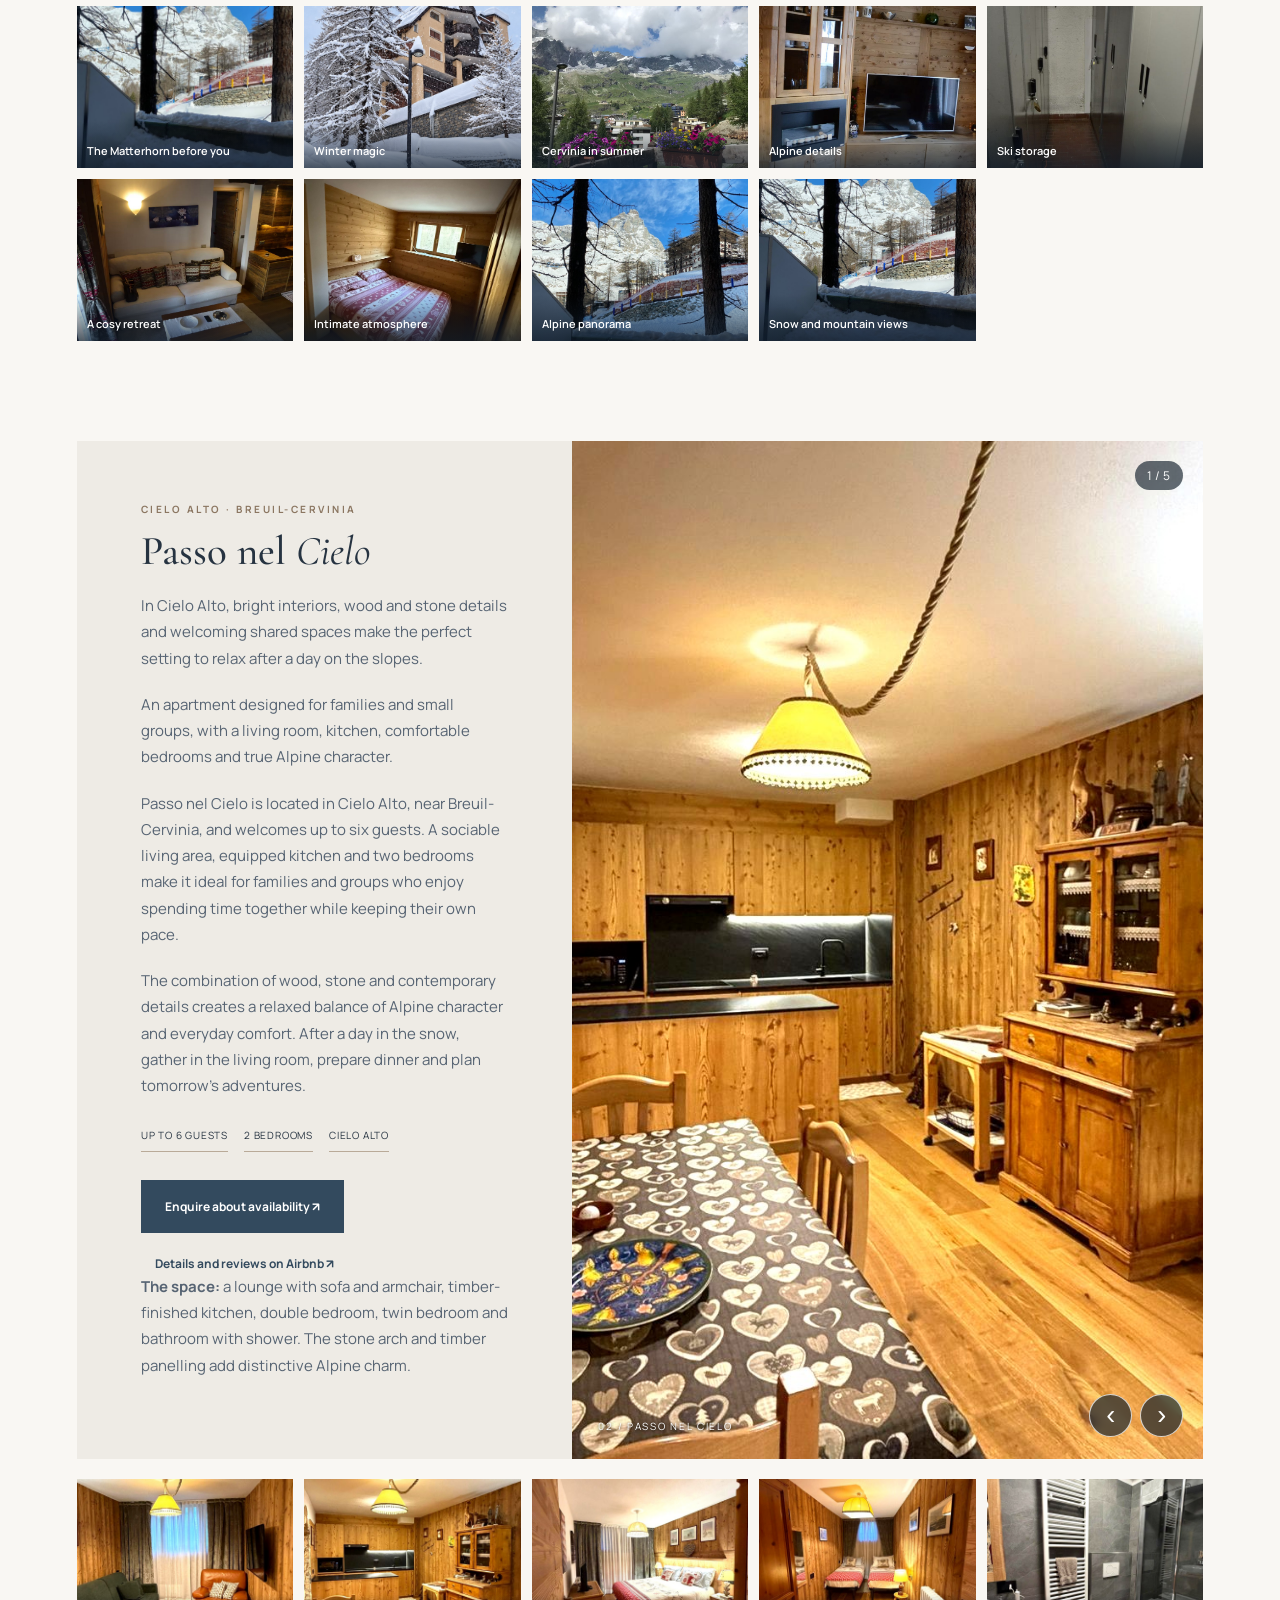
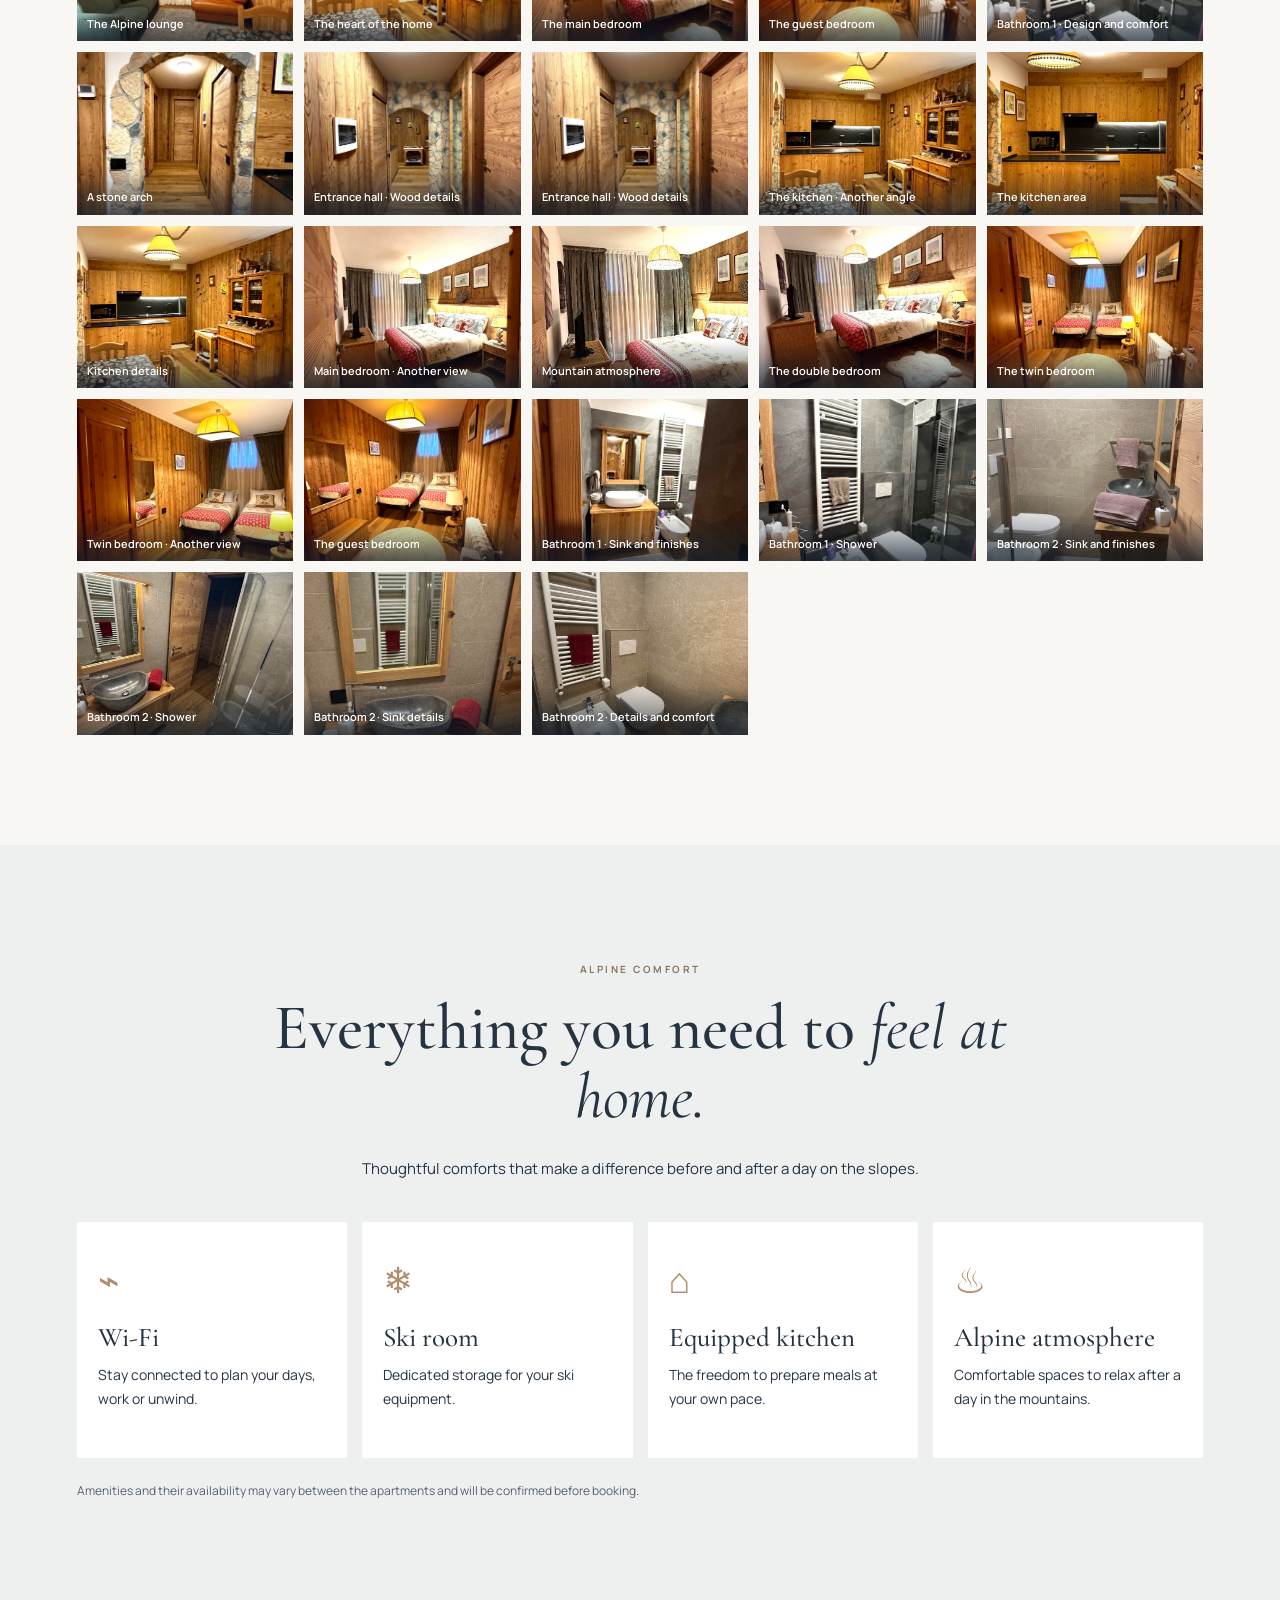
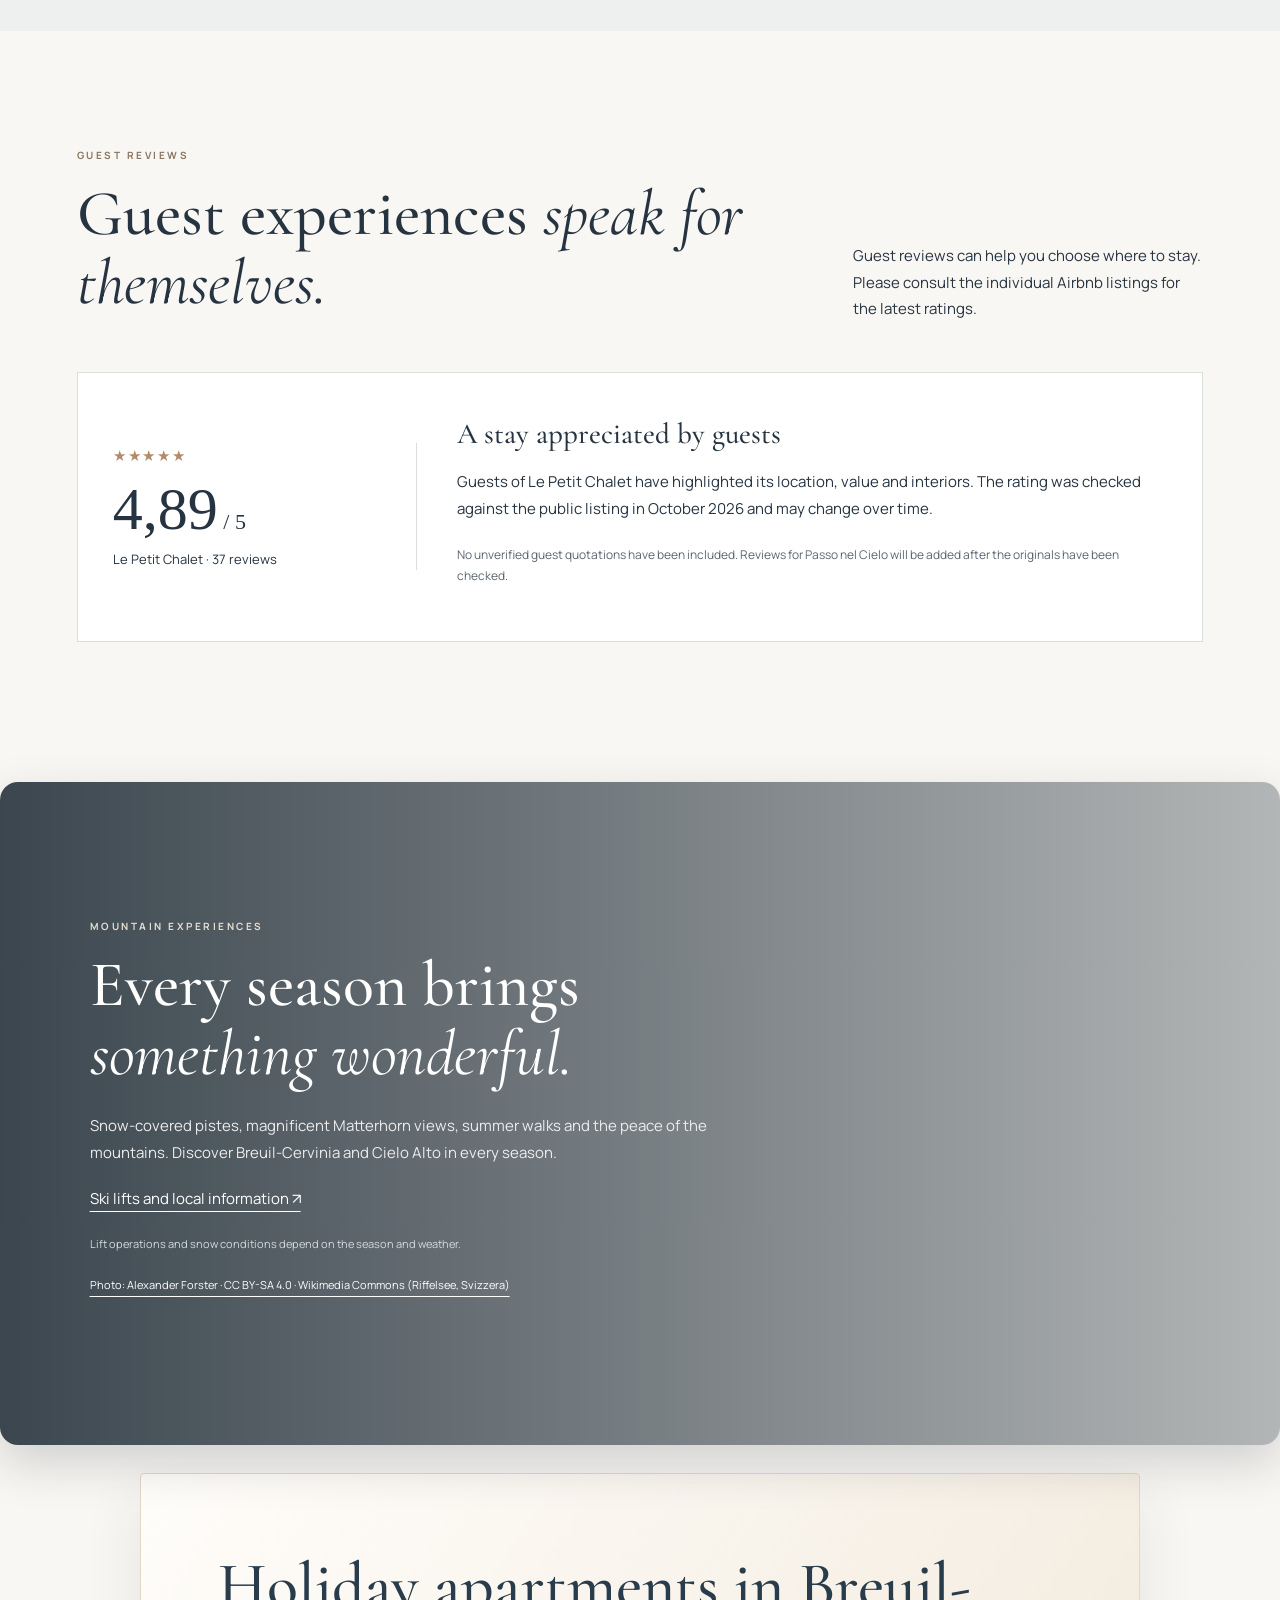
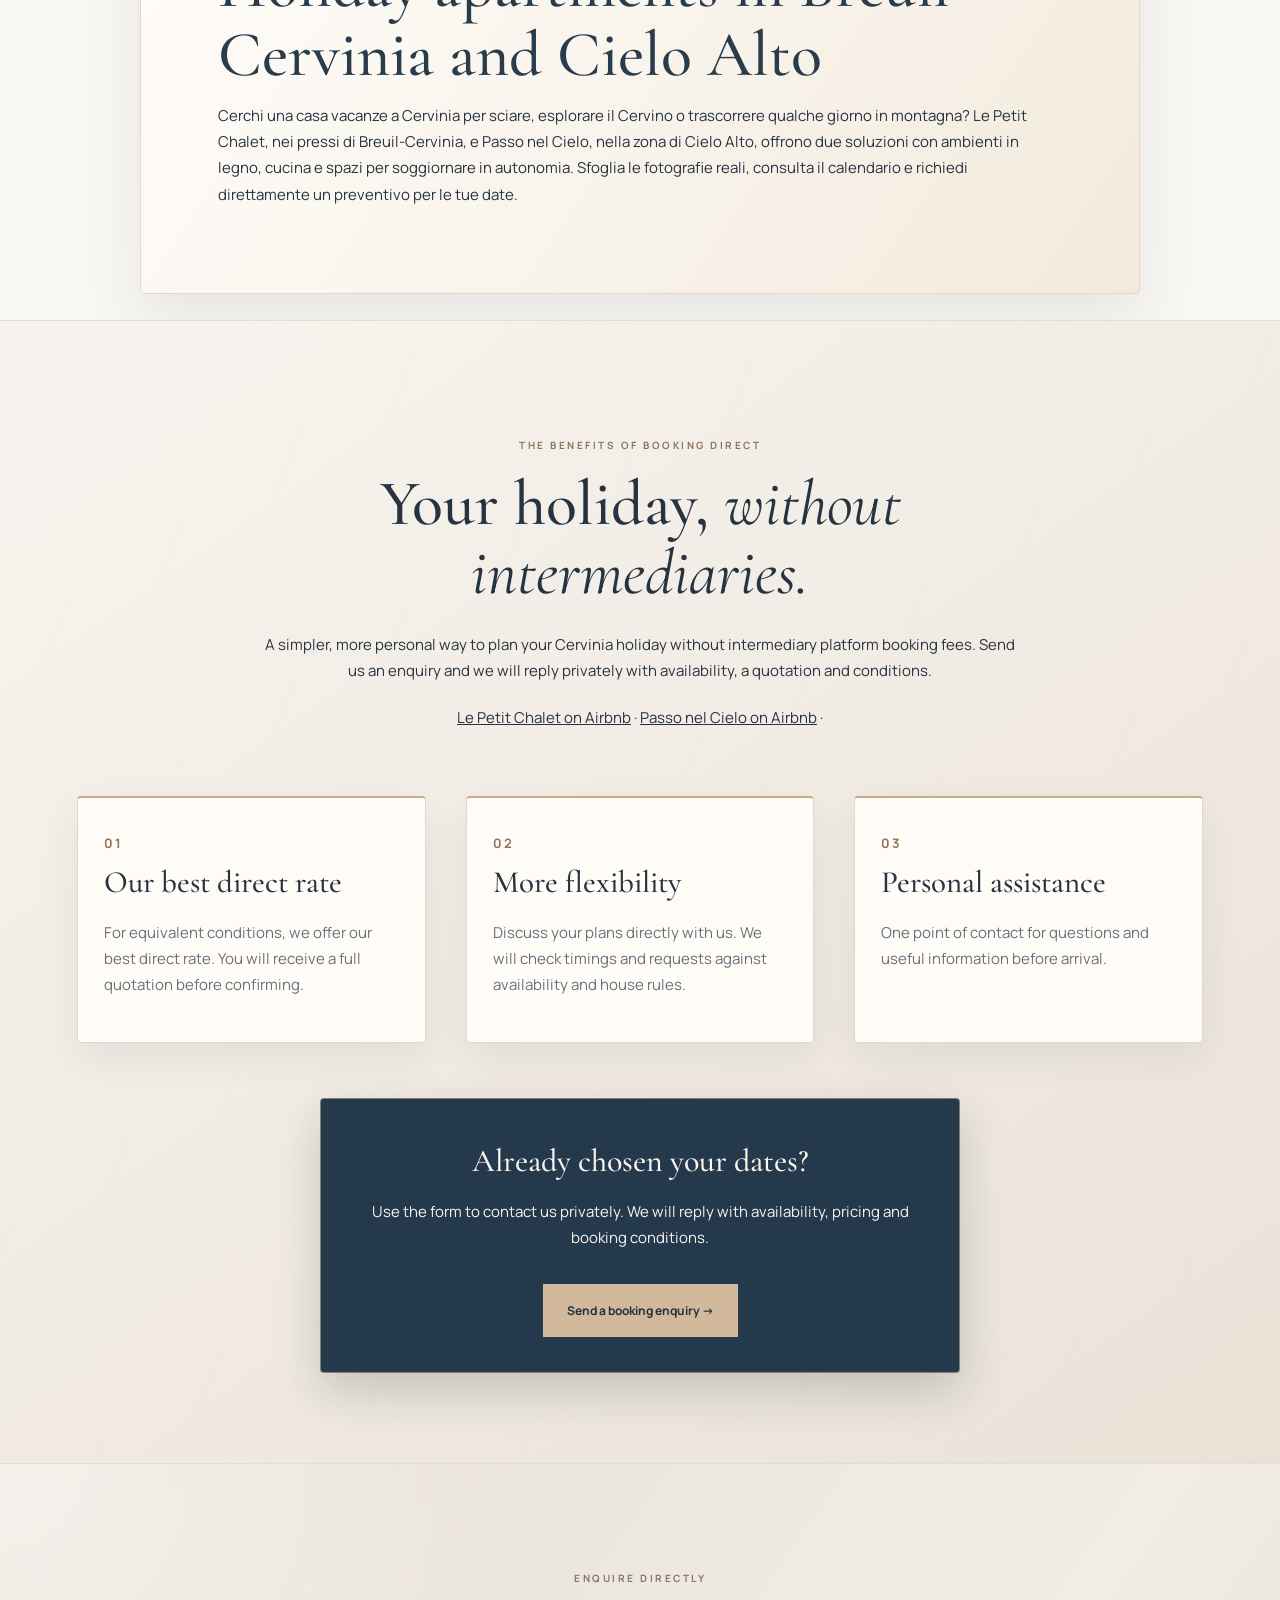
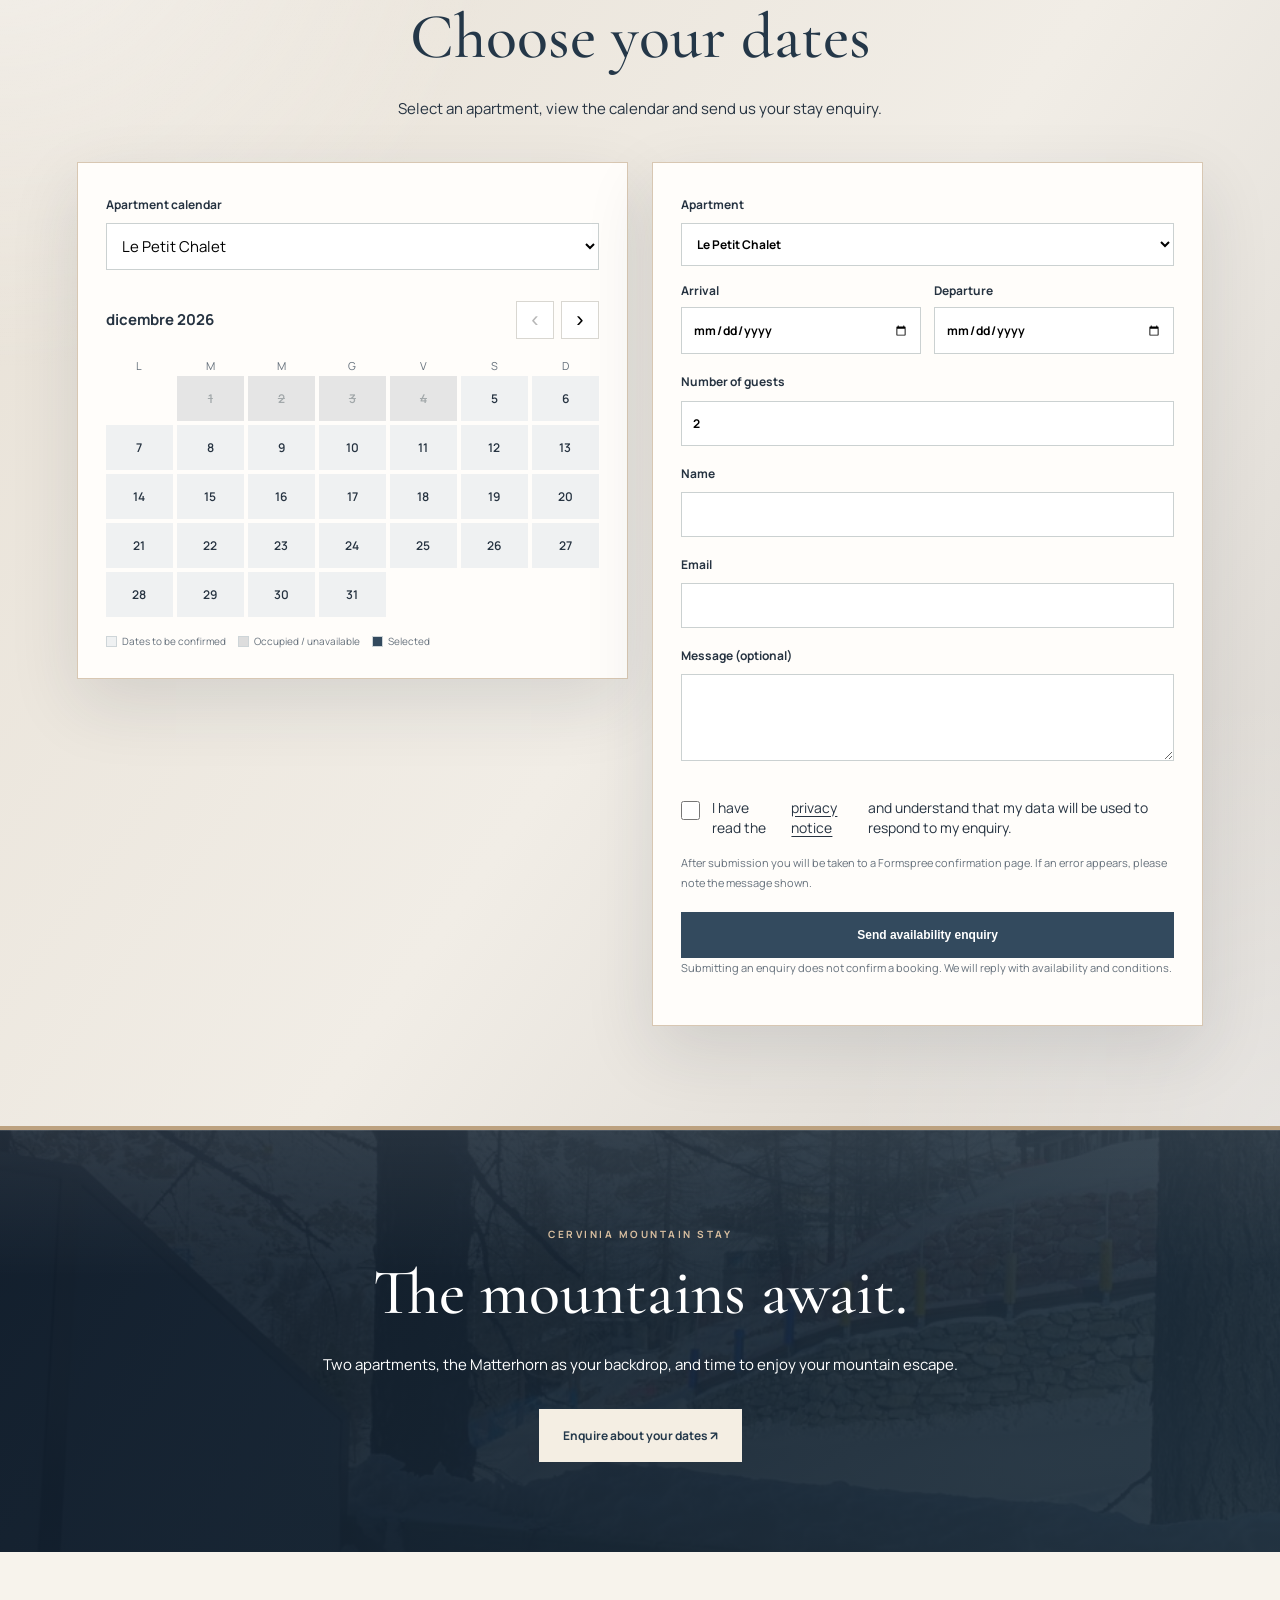
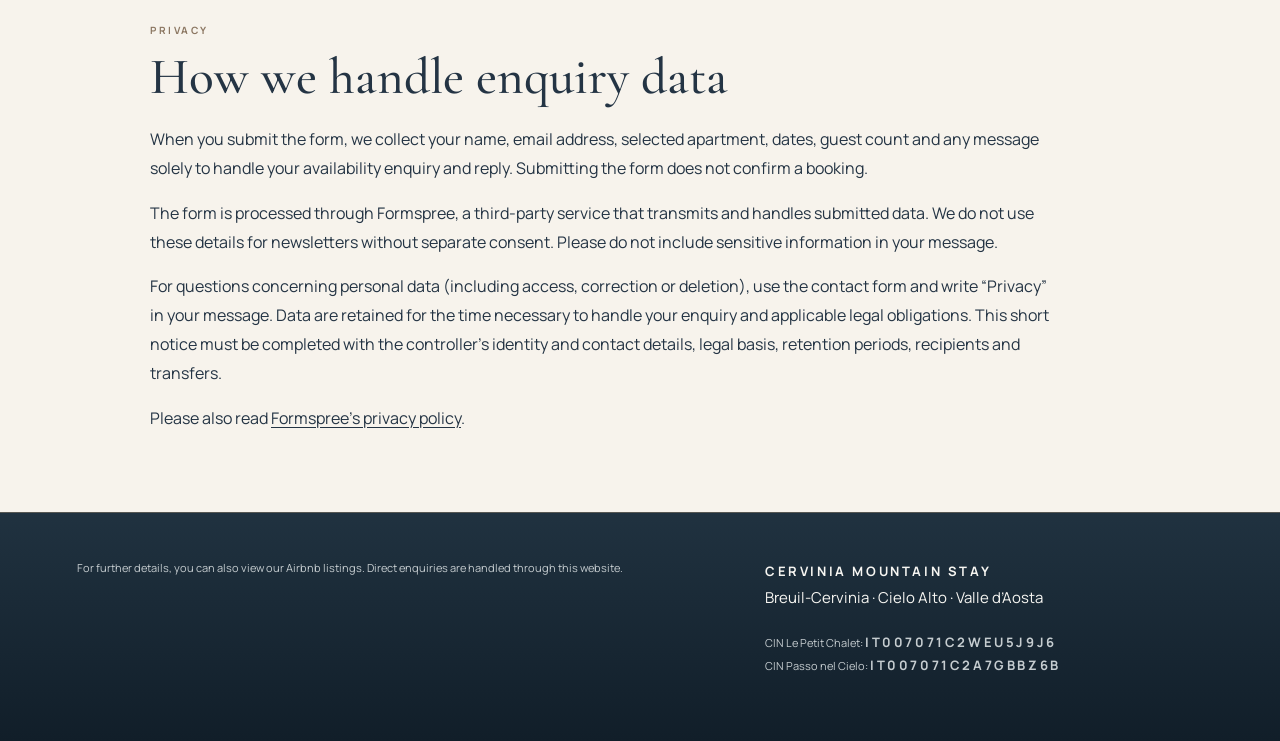
==== commit 809559b7: "Usa invio HTML diretto a Formspree per diagnosticare errori di consegna" ====
--- a/en.html
+++ b/en.html
@@ -29,16 +29,16 @@
 <div aria-label="Monthly calendar" class="days" id="calendar-days"></div>
 <p id="calendar-status" class="sr-only" role="status" aria-live="polite"></p><div class="legend"><span><i class="dot"></i>Dates to be confirmed</span><span><i class="dot off"></i>Occupied / unavailable</span><span><i class="dot sel"></i>Selected</span></div>
 </div>
-<form class="requestform" id="request" action="https://formspree.io/f/xljjgqly" method="POST">
+<form class="requestform" id="request" action="https://formspree.io/f/xljjgqly" method="POST"><input type="hidden" name="_subject" value="Nuova richiesta Cervinia Mountain Stay">
 <label>Apartment<select id="property" required="" name="appartamento"><option value="Le Petit Chalet">Le Petit Chalet</option><option value="Passo nel Cielo">Passo nel Cielo</option></select></label>
 <div class="fields"><label>Arrival<input id="arrival" required="" type="date" name="arrivo"/></label><label>Departure<input id="departure" required="" type="date" name="partenza"/></label></div>
 <label>Number of guests<input id="guests" max="20" min="1" required="" type="number" value="2" name="numero_ospiti"/></label>
 <label>Name<input autocomplete="name" id="guestname" required="" type="text" name="nome"/></label>
 <label>Email<input autocomplete="email" id="email" required="" type="email" name="email"/></label>
 <label>Message (optional)<textarea id="message" rows="3" name="messaggio"></textarea></label>
-<label class="privacy-consent"><input type="checkbox" name="consenso_privacy" value="Privacy notice read" required> I have read the <a href="#privacy">privacy notice</a> and understand that my data will be used to respond to my enquiry.</label><p class="form-feedback" id="formstatus" role="status" aria-live="polite" tabindex="-1" hidden></p><button class="button" type="submit">Send availability enquiry</button>
+<label class="privacy-consent"><input type="checkbox" name="consenso_privacy" value="Privacy notice read" required> I have read the <a href="#privacy">privacy notice</a> and understand that my data will be used to respond to my enquiry.</label><p class="fine">After submission you will be taken to a Formspree confirmation page. If an error appears, please note the message shown.</p><button class="button" type="submit">Send availability enquiry</button>
 <p class="fine">Submitting an enquiry does not confirm a booking. We will reply with availability and conditions.</p>
 </form>
 </div>
 </section><section class="closing"><span class="eyebrow light">CERVINIA MOUNTAIN STAY</span><h2>The mountains await.</h2><p>Two apartments, the Matterhorn as your backdrop, and time to enjoy your mountain escape.</p><a class="button light-btn" href="#prenota">Enquire about your dates ↗</a></section>
-</main><section id="privacy" class="privacy-section section"><div class="privacy-inner"><span class="eyebrow">PRIVACY</span><h2>How we handle enquiry data</h2><p>When you submit the form, we collect your name, email address, selected apartment, dates, guest count and any message solely to handle your availability enquiry and reply. Submitting the form does not confirm a booking.</p><p>The form is processed through Formspree, a third-party service that transmits and handles submitted data. We do not use these details for newsletters without separate consent. Please do not include sensitive information in your message.</p><p>For questions concerning personal data (including access, correction or deletion), use the contact form and write “Privacy” in your message. Data are retained for the time necessary to handle your enquiry and applicable legal obligations. This short notice must be completed with the controller's identity and contact details, legal basis, retention periods, recipients and transfers.</p><p>Please also read <a href="https://formspree.io/legal/privacy-policy/" target="_blank" rel="noopener noreferrer">Formspree's privacy policy</a>.</p></div></section><footer><p class="fine">For further details, you can also view our Airbnb listings. Direct enquiries are handled through this website.</p><div><strong>CERVINIA MOUNTAIN STAY</strong><p>Breuil-Cervinia · Cielo Alto · Valle d’Aosta</p><p class="fine"><span>CIN Le Petit Chalet: <strong>IT007071C2WEU5J9J6</strong></span><br/><span>CIN Passo nel Cielo: <strong>IT007071C2A7GBBZ6B</strong></span></p></div><div></div></footer><script src="booking-form-v4.js" defer></script><script src="script.js?v=20261025-3"></script><div aria-label="Photo gallery" aria-modal="true" class="gallery-overlay" hidden="" id="gallery-overlay" role="dialog"><div class="gallery-toolbar"><span class="gallery-title">Photo gallery</span><span aria-live="polite" class="gallery-counter"></span><button aria-label="Close gallery" class="gallery-close" type="button">✕ <span>Chiudi</span></button></div><div class="gallery-stage"><button aria-label="Previous photo" class="gallery-back" type="button">❮</button><img alt="" class="gallery-big"/><button aria-label="Next photo" class="gallery-forward" type="button">❯</button></div><p class="gallery-description"></p></div><script src="gallery.js"></script><script defer="True" src="slideshow.js"></script></body></html>+</main><section id="privacy" class="privacy-section section"><div class="privacy-inner"><span class="eyebrow">PRIVACY</span><h2>How we handle enquiry data</h2><p>When you submit the form, we collect your name, email address, selected apartment, dates, guest count and any message solely to handle your availability enquiry and reply. Submitting the form does not confirm a booking.</p><p>The form is processed through Formspree, a third-party service that transmits and handles submitted data. We do not use these details for newsletters without separate consent. Please do not include sensitive information in your message.</p><p>For questions concerning personal data (including access, correction or deletion), use the contact form and write “Privacy” in your message. Data are retained for the time necessary to handle your enquiry and applicable legal obligations. This short notice must be completed with the controller's identity and contact details, legal basis, retention periods, recipients and transfers.</p><p>Please also read <a href="https://formspree.io/legal/privacy-policy/" target="_blank" rel="noopener noreferrer">Formspree's privacy policy</a>.</p></div></section><footer><p class="fine">For further details, you can also view our Airbnb listings. Direct enquiries are handled through this website.</p><div><strong>CERVINIA MOUNTAIN STAY</strong><p>Breuil-Cervinia · Cielo Alto · Valle d’Aosta</p><p class="fine"><span>CIN Le Petit Chalet: <strong>IT007071C2WEU5J9J6</strong></span><br/><span>CIN Passo nel Cielo: <strong>IT007071C2A7GBBZ6B</strong></span></p></div><div></div></footer><script src="script.js?v=20261025-3"></script><div aria-label="Photo gallery" aria-modal="true" class="gallery-overlay" hidden="" id="gallery-overlay" role="dialog"><div class="gallery-toolbar"><span class="gallery-title">Photo gallery</span><span aria-live="polite" class="gallery-counter"></span><button aria-label="Close gallery" class="gallery-close" type="button">✕ <span>Chiudi</span></button></div><div class="gallery-stage"><button aria-label="Previous photo" class="gallery-back" type="button">❮</button><img alt="" class="gallery-big"/><button aria-label="Next photo" class="gallery-forward" type="button">❯</button></div><p class="gallery-description"></p></div><script src="gallery.js"></script><script defer="True" src="slideshow.js"></script></body></html>
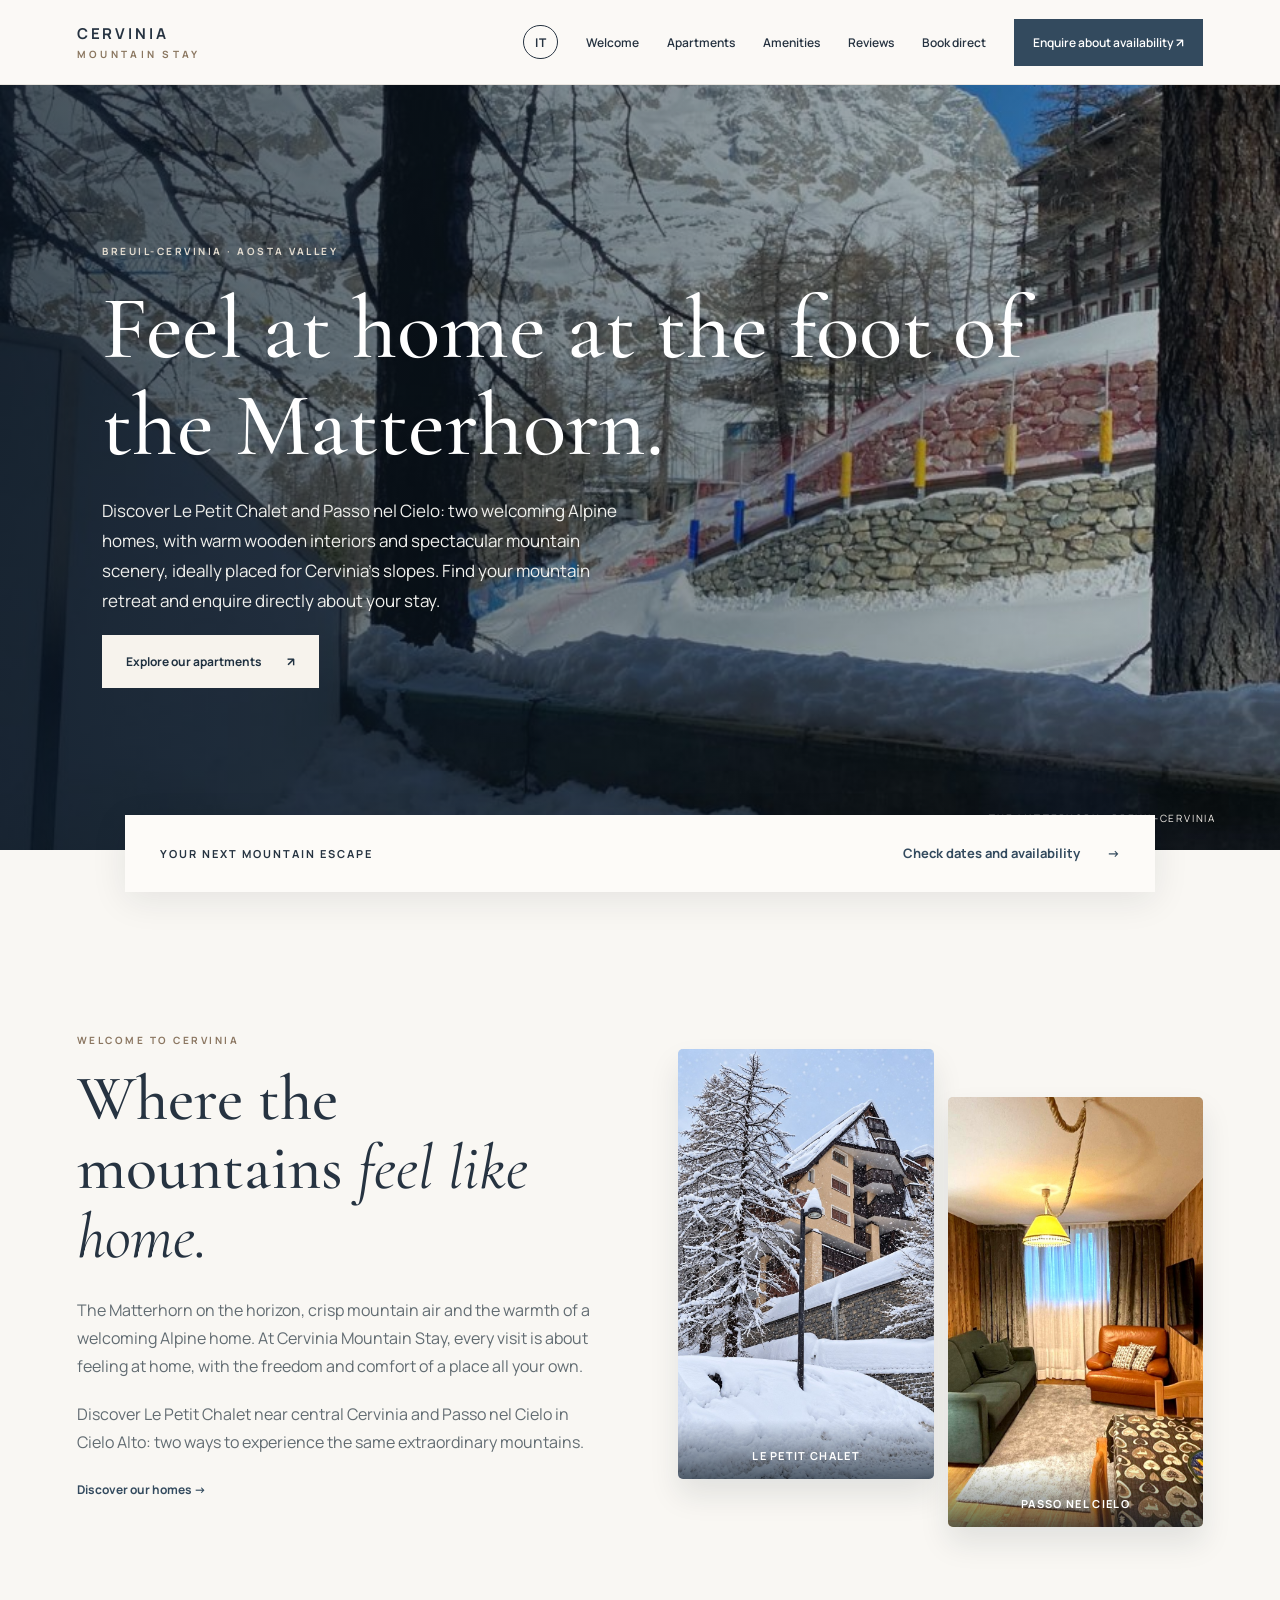
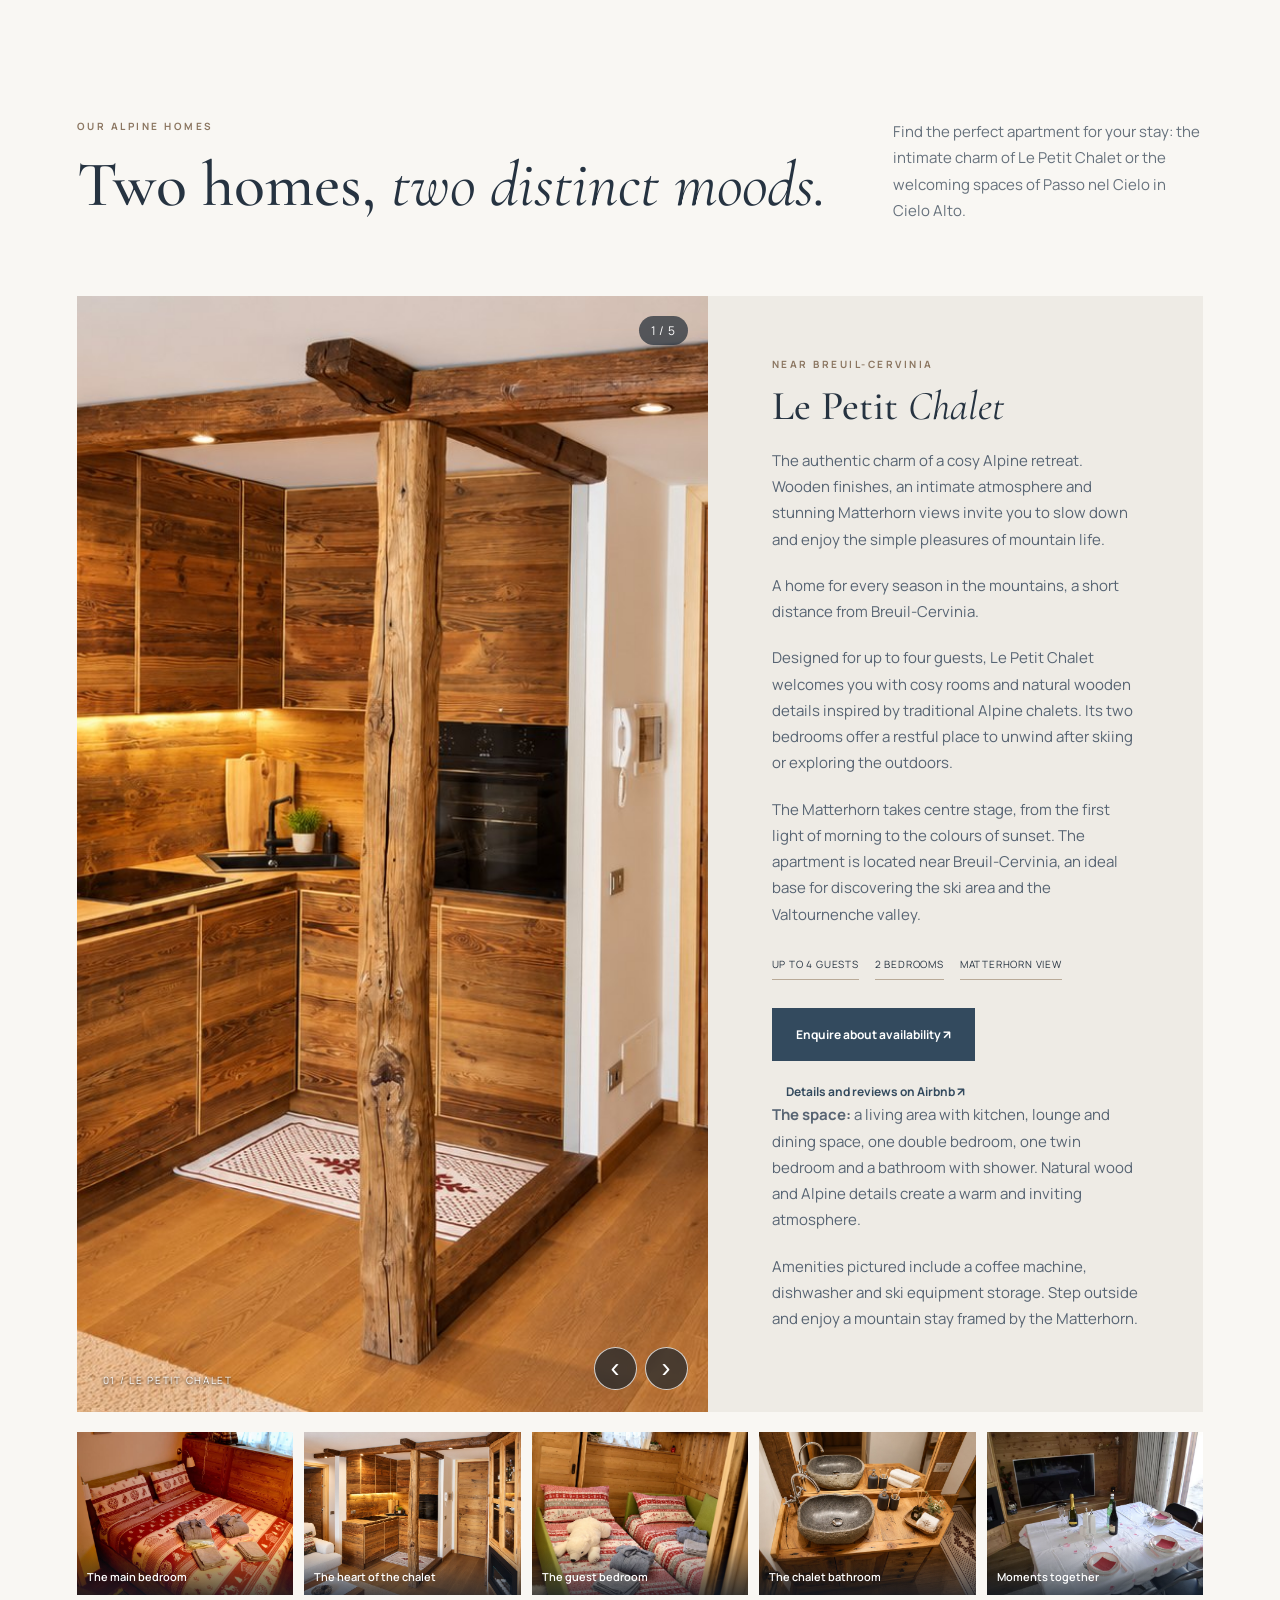
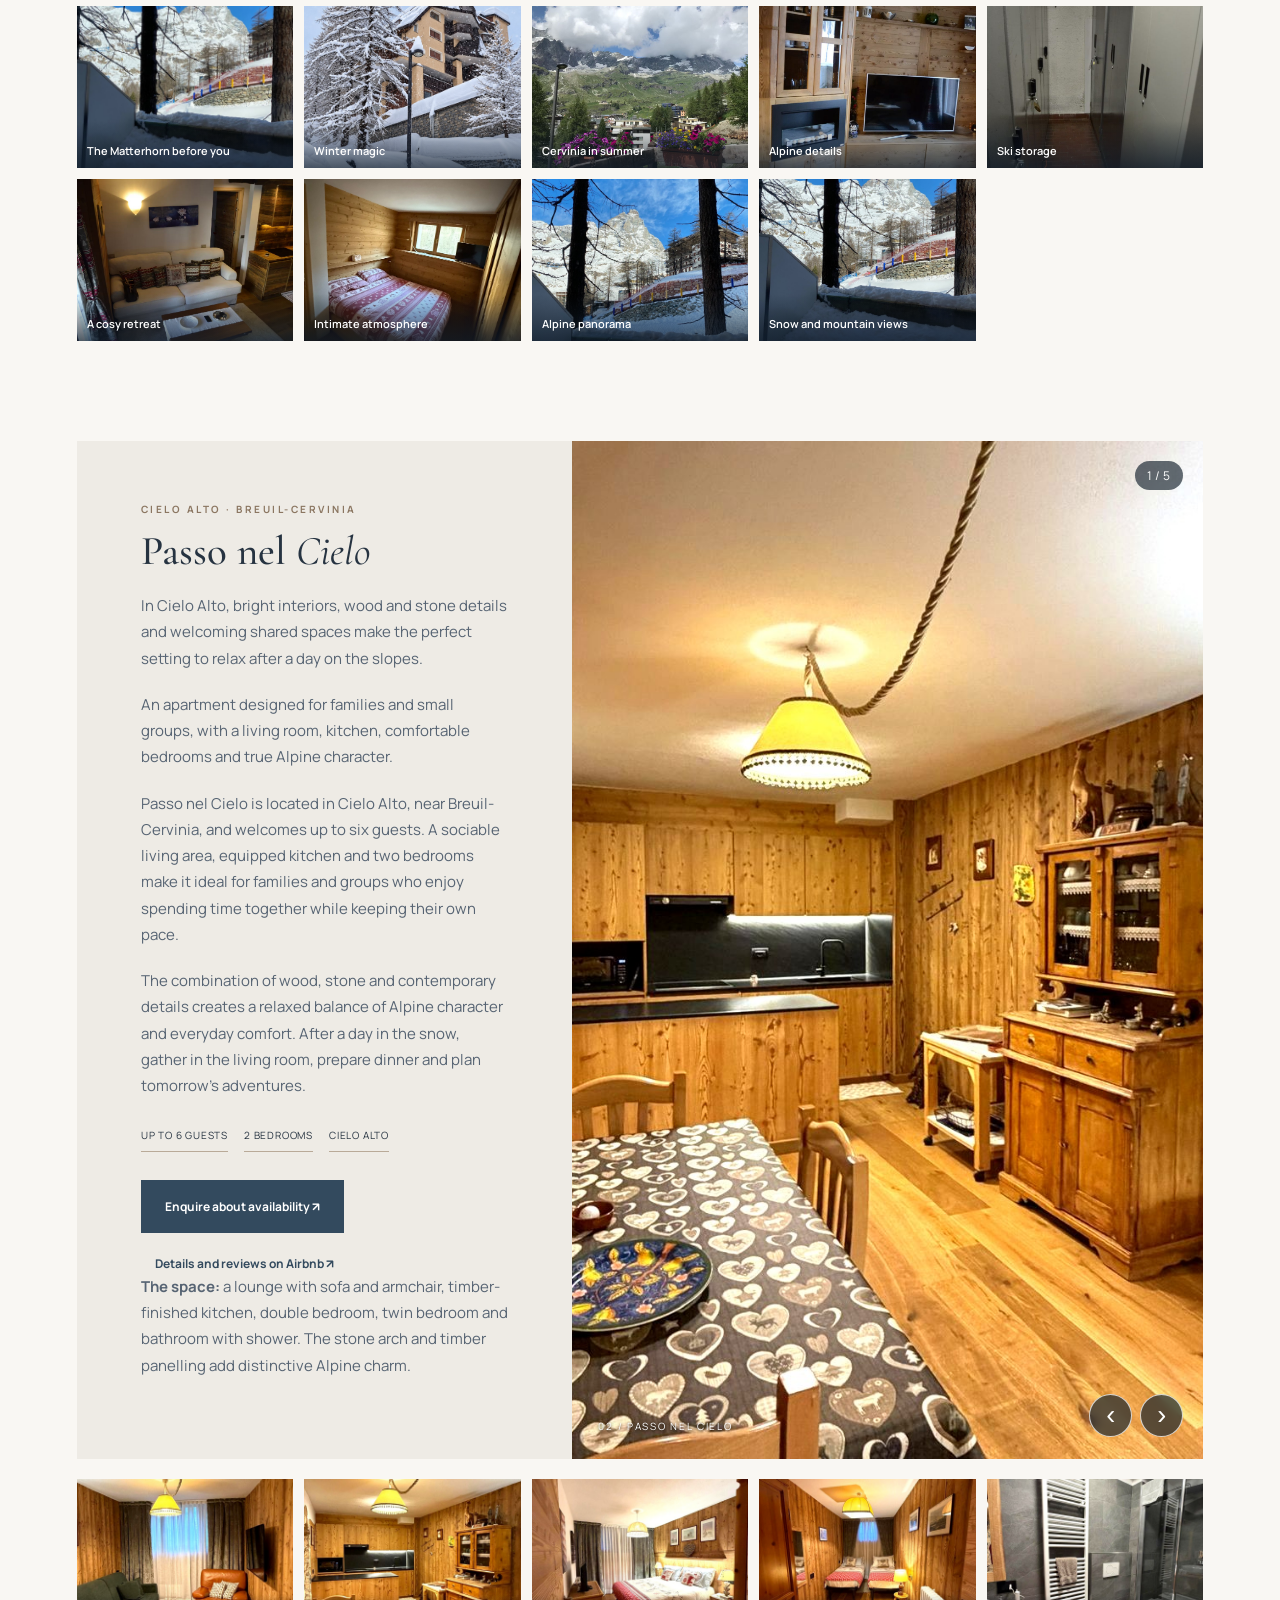
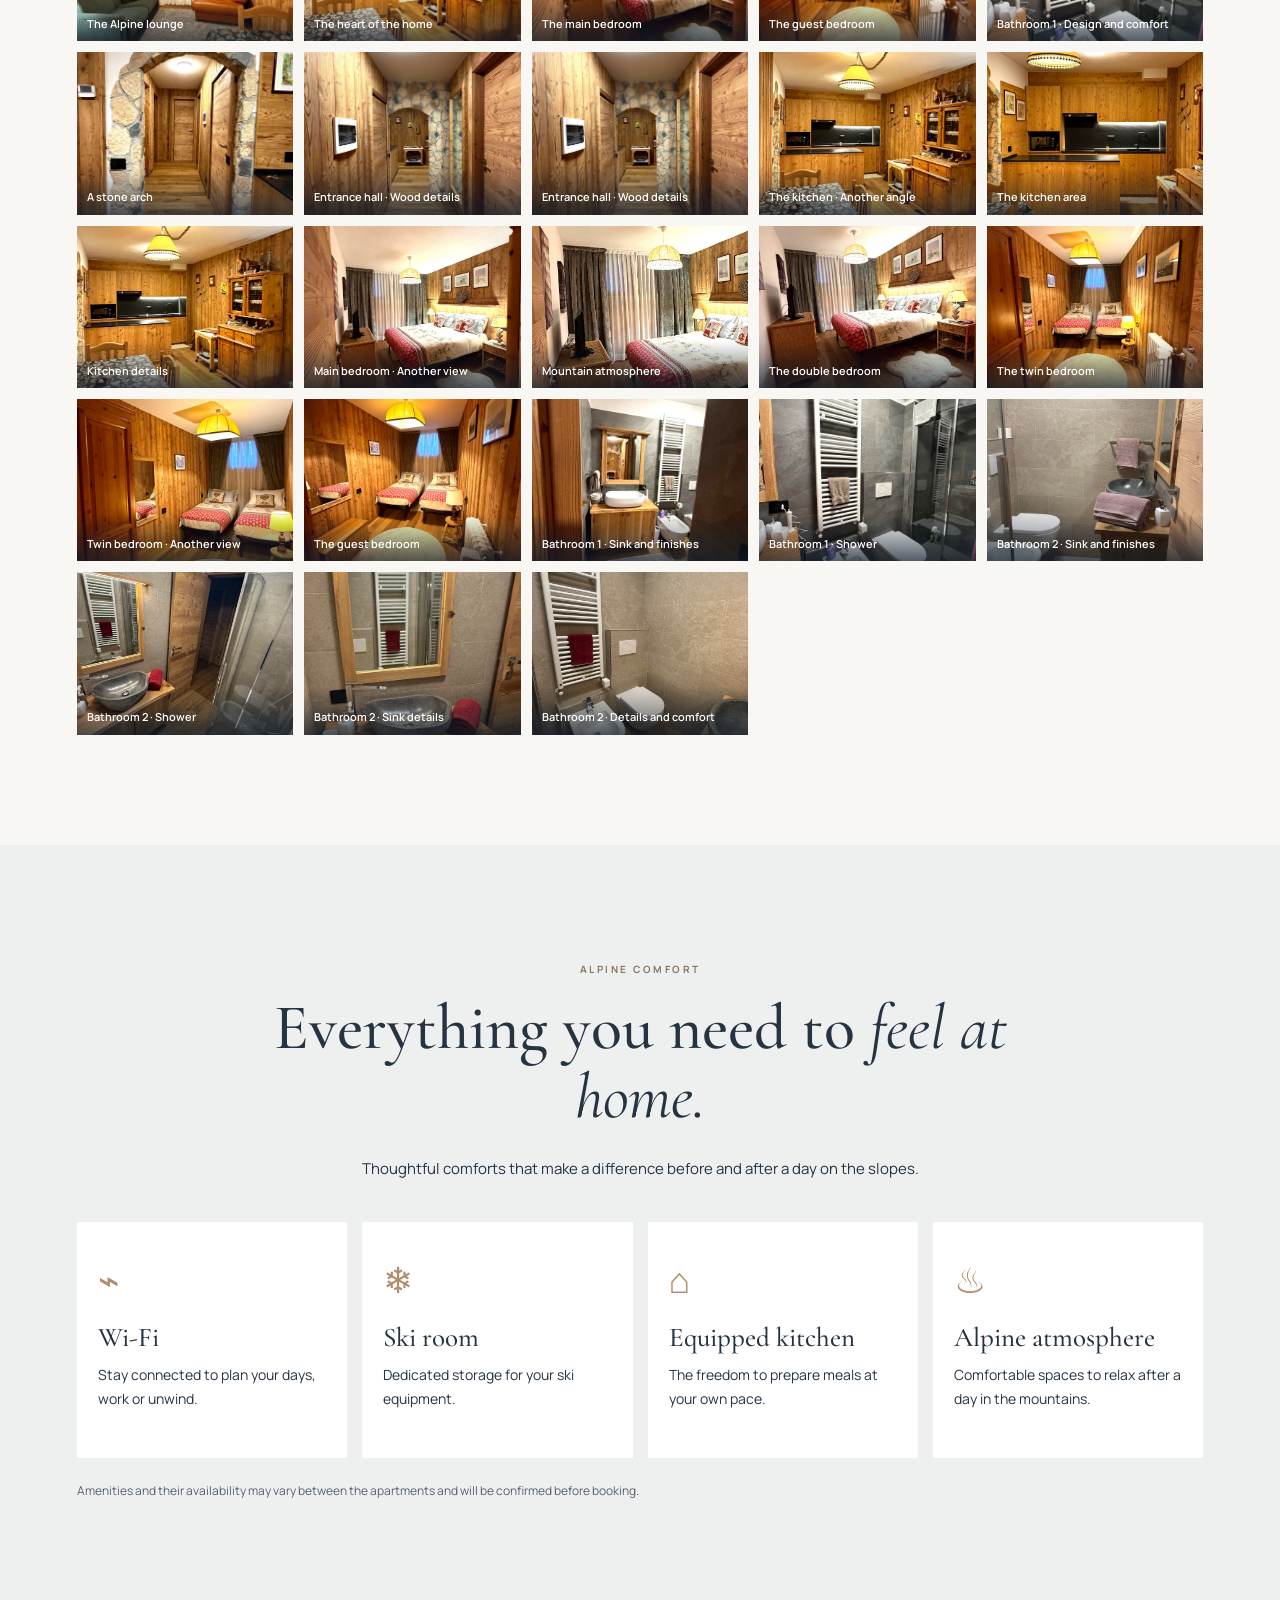
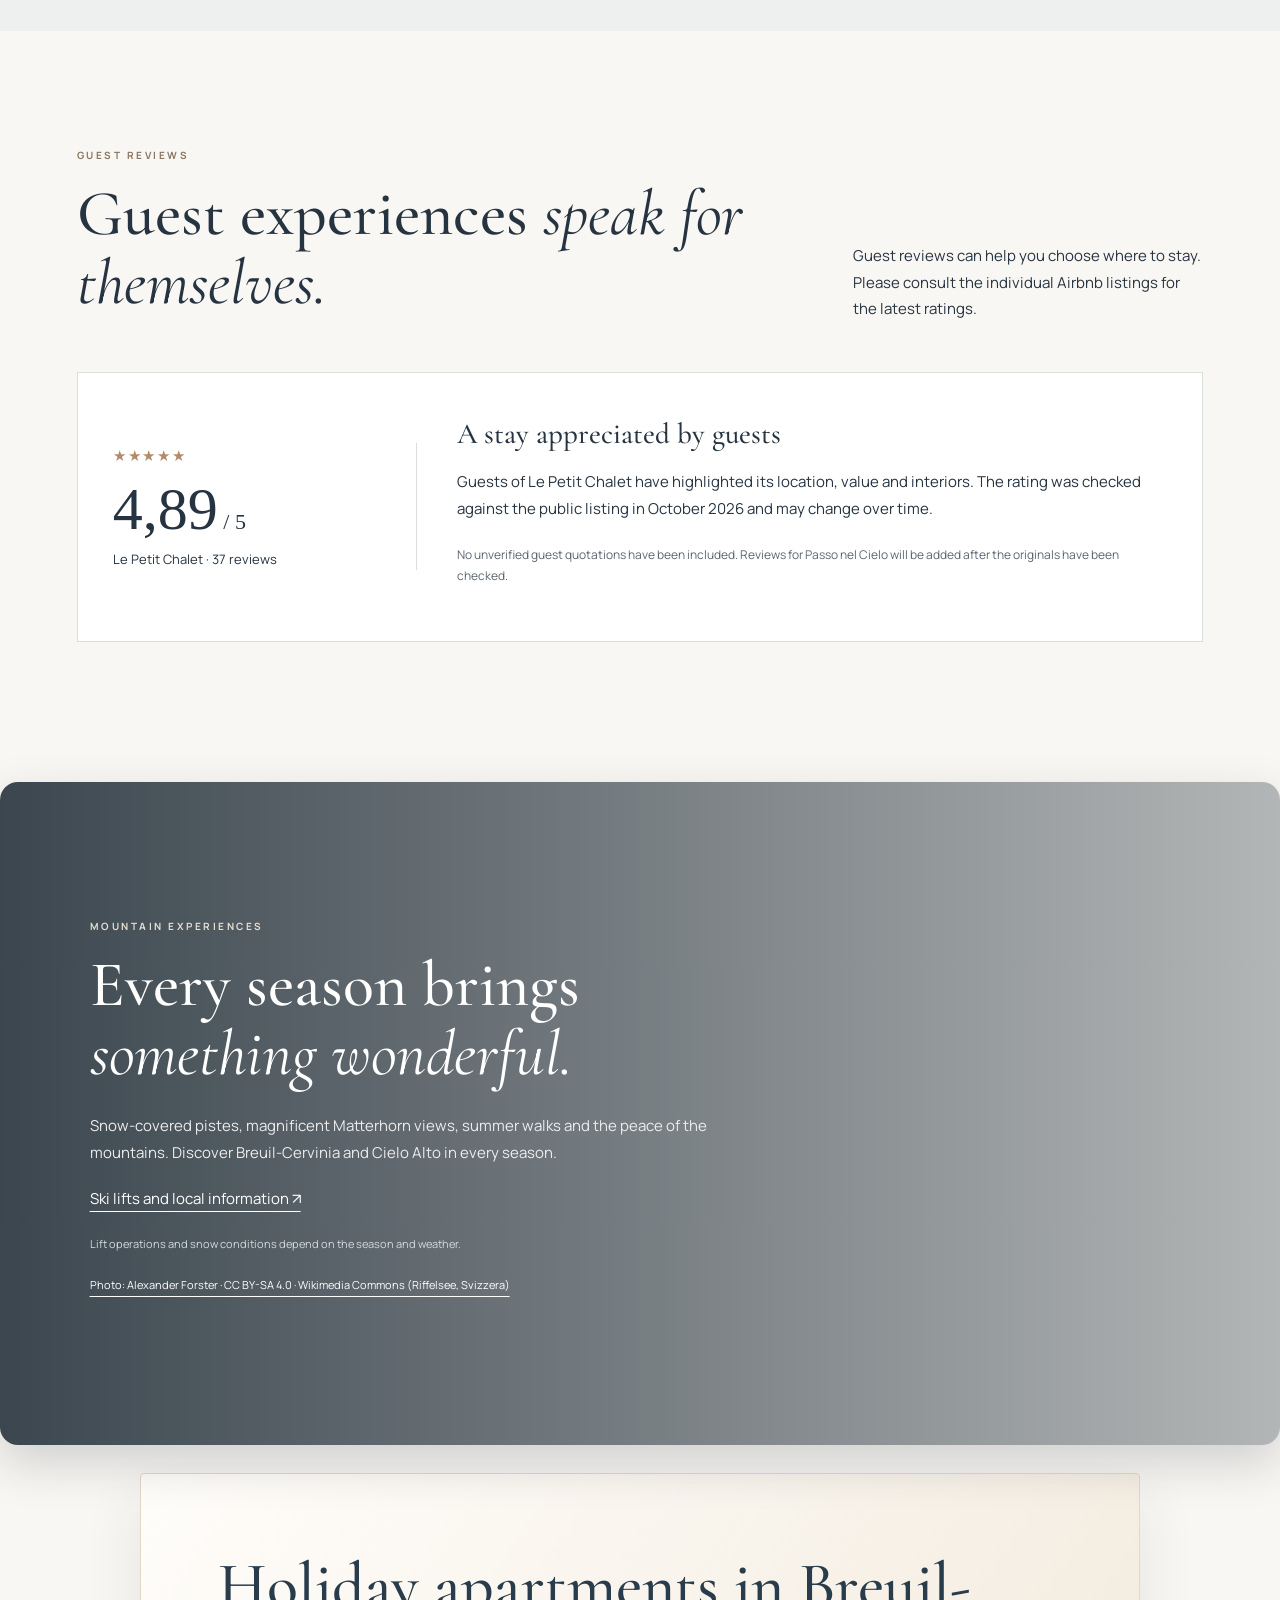
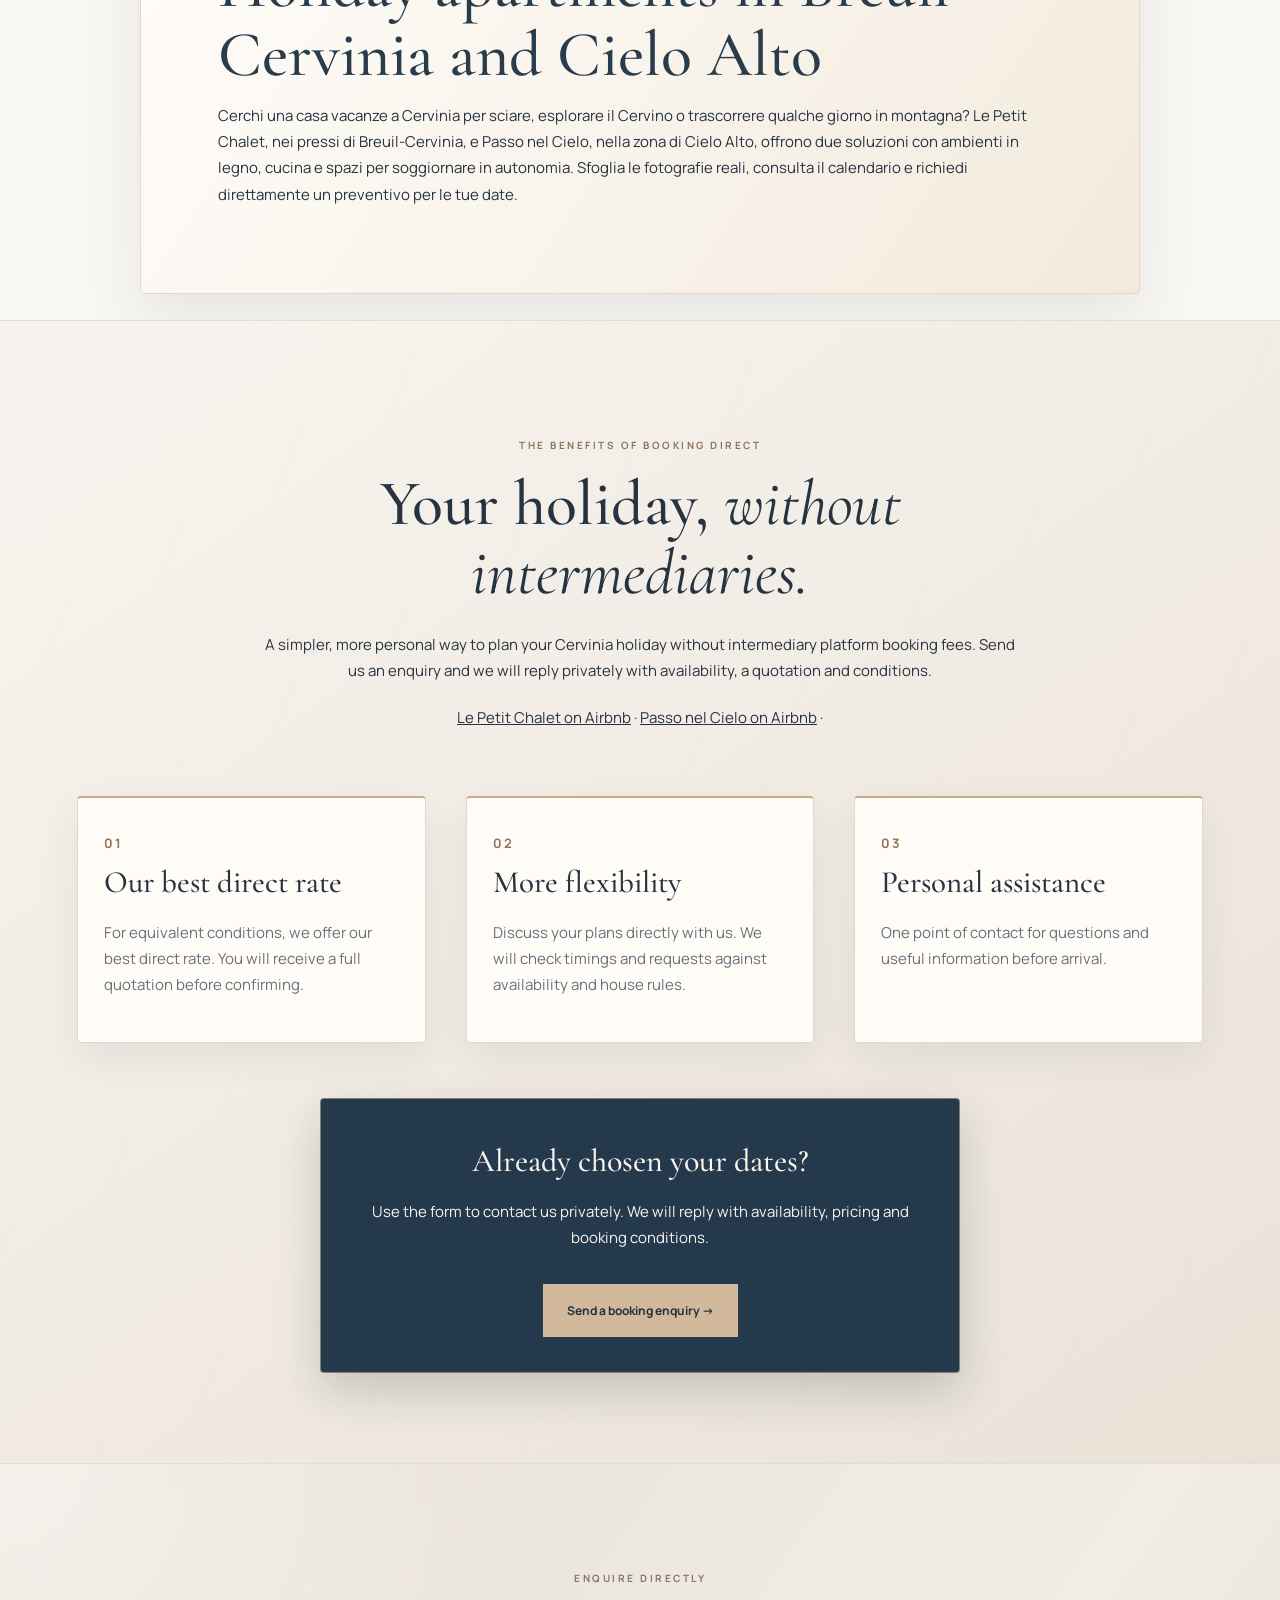
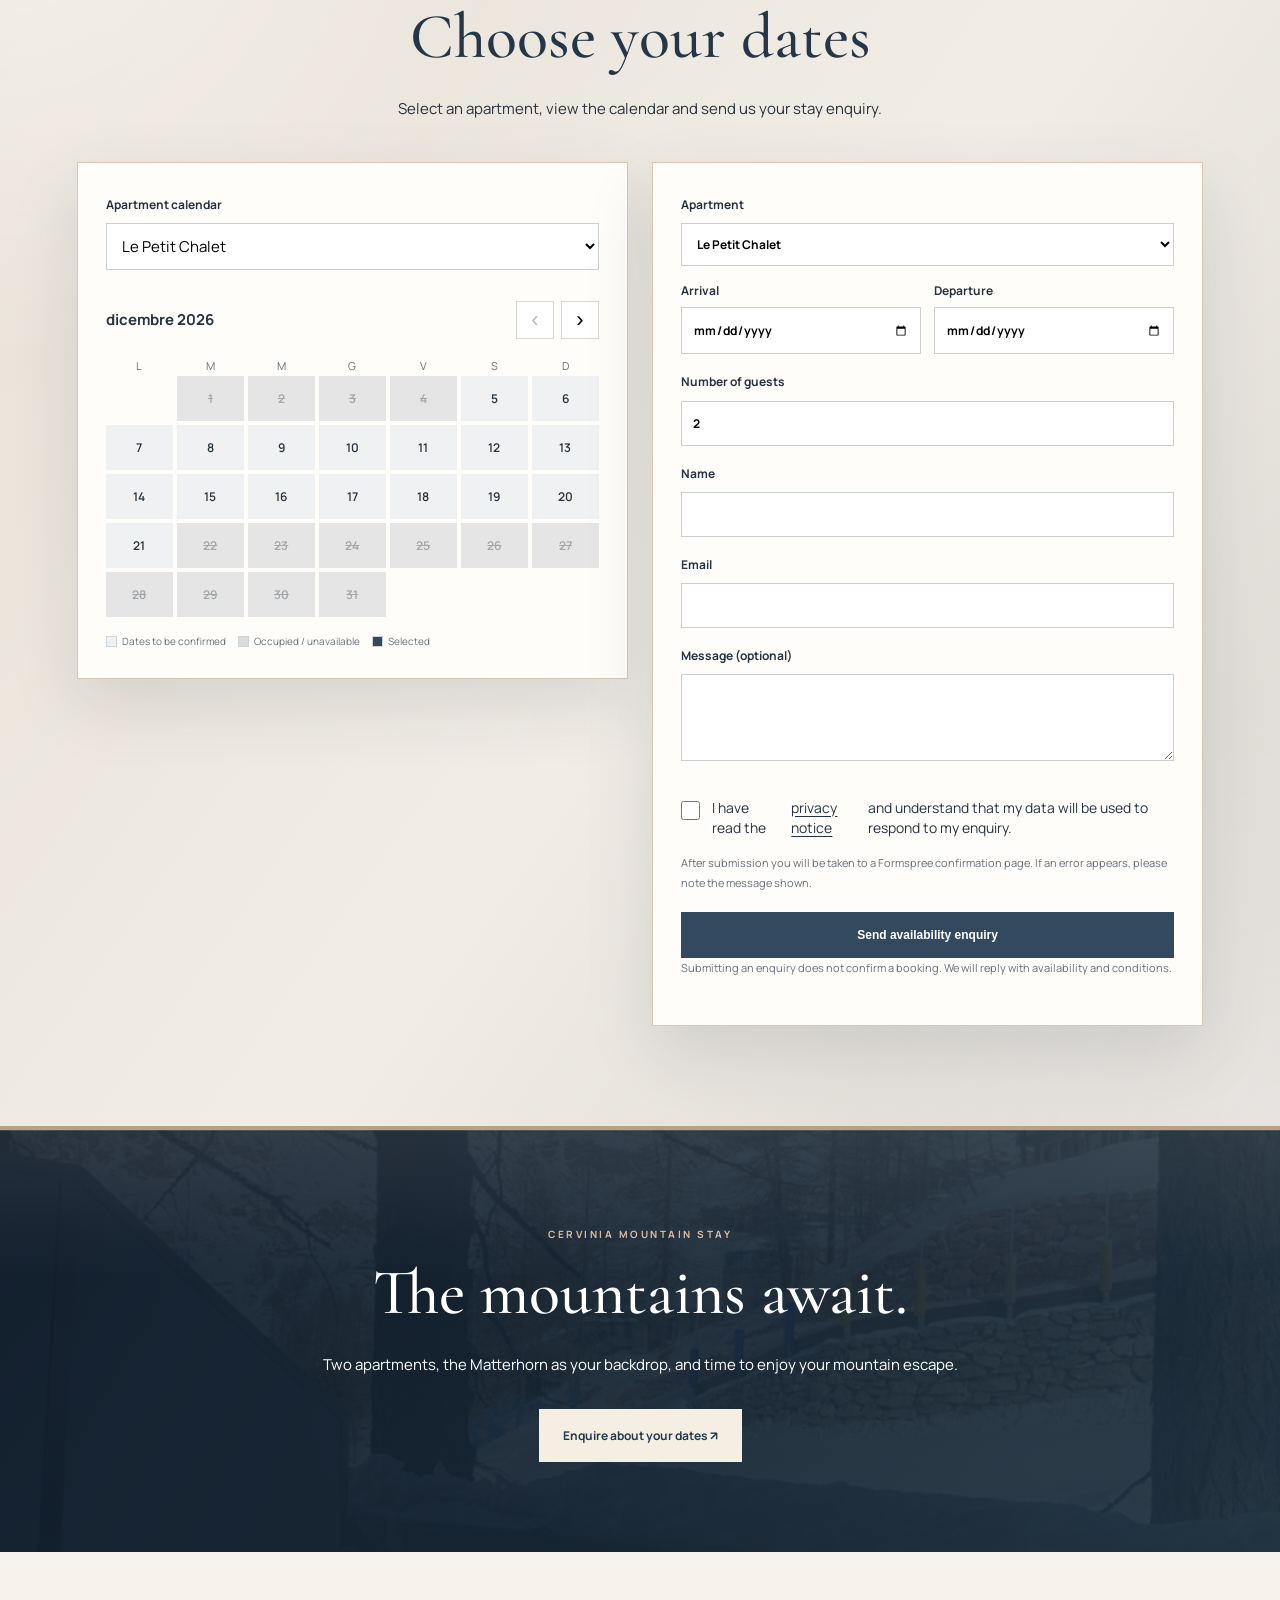
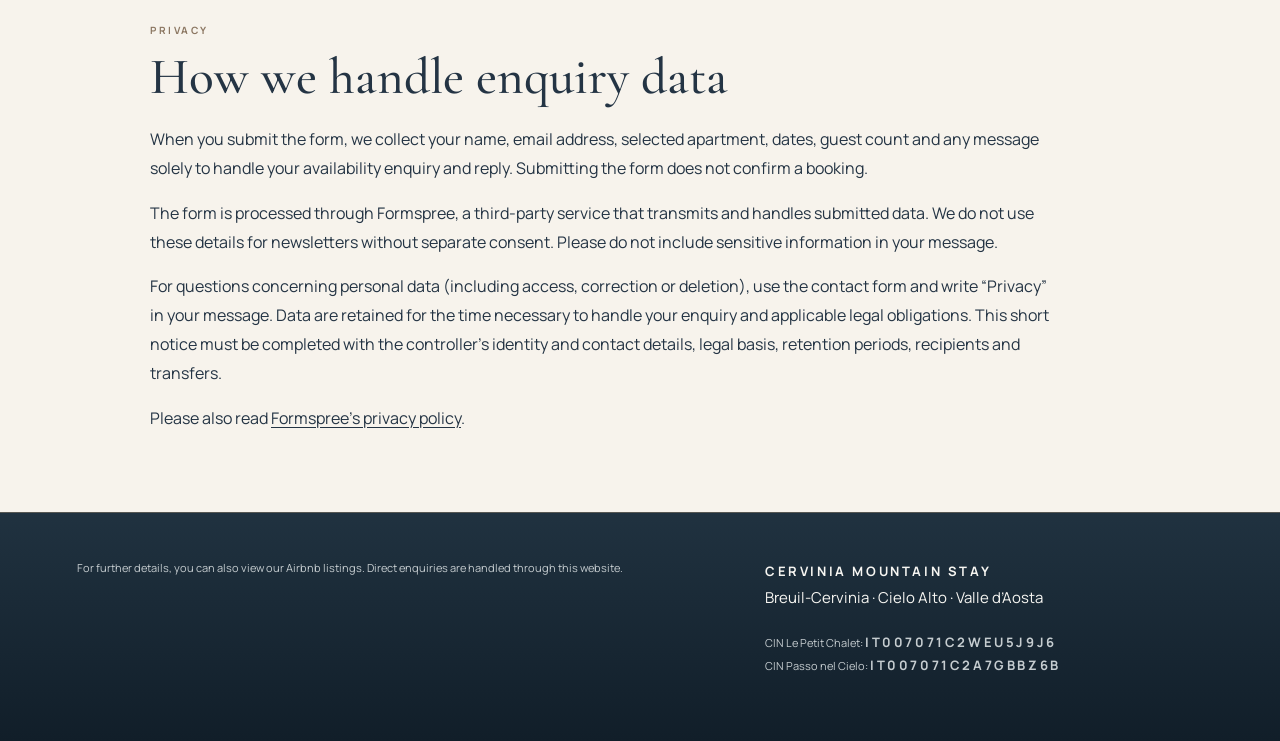
==== commit 912aa9d0: "Ottimizza SEO bilingue: title, snippet, canonical, social previews e dati strutturati" ====
--- a/en.html
+++ b/en.html
@@ -1,6 +1,6 @@
 <!DOCTYPE html>
 
-<html lang="en"><head><meta charset="utf-8"/><meta content="width=device-width,initial-scale=1" name="viewport"/><title>Holiday apartments in Cervinia and Cielo Alto | Le Petit Chalet and Passo nel Cielo</title><meta content="Two holiday apartments in Cervinia and Cielo Alto: Le Petit Chalet with Matterhorn views and Passo nel Cielo. Photos, galleries and direct booking enquiries." name="description"/><meta content="#243444" name="theme-color"/><meta content="index,follow,max-image-preview:large" name="robots"/><meta content="website" property="og:type"/><meta content="Cervinia Mountain Stay · Feel at home at the foot of the Matterhorn" property="og:title"/><meta content="Two unique Alpine apartments in Cervinia and Cielo Alto, with direct booking enquiries." property="og:description"/><link href="style.css" rel="stylesheet"/><link rel="alternate" hreflang="en" href="https://giorginac.github.io/cervinia-mountain-stay/en.html"/><link rel="alternate" hreflang="it" href="https://giorginac.github.io/cervinia-mountain-stay/"/><script type="application/ld+json">{"@context":"https://schema.org","@type":"WebSite","name":"Cervinia Mountain Stay","inLanguage":"en"}</script></head><body>
+<html lang="en"><head><meta charset="utf-8"/><meta content="width=device-width,initial-scale=1" name="viewport"/><title>Holiday Apartments in Cervinia | Le Petit Chalet & Passo nel Cielo</title><meta content="Stay in Cervinia and Cielo Alto: Le Petit Chalet with Matterhorn views (4 guests) and Passo nel Cielo (6 guests). Explore photos and enquire directly." name="description"/><meta content="#243444" name="theme-color"/><meta content="index,follow,max-image-preview:large" name="robots"/><meta content="website" property="og:type"/><meta content="Holiday Apartments in Cervinia | Le Petit Chalet & Passo nel Cielo" property="og:title"/><meta content="Stay in Cervinia and Cielo Alto: Le Petit Chalet with Matterhorn views (4 guests) and Passo nel Cielo (6 guests). Explore photos and enquire directly." property="og:description"/><link rel="canonical" href="https://giorginac.github.io/cervinia-mountain-stay/en.html"/><meta property="og:url" content="https://giorginac.github.io/cervinia-mountain-stay/en.html"/><meta property="og:locale" content="en_GB"/><meta property="og:image" content="https://giorginac.github.io/cervinia-mountain-stay/petit_view.jpg"/><meta property="og:image:alt" content="The Matterhorn seen from Le Petit Chalet in Cervinia"/><meta name="twitter:card" content="summary_large_image"/><meta name="twitter:title" content="Holiday Apartments in Cervinia | Le Petit Chalet & Passo nel Cielo"/><meta name="twitter:description" content="Stay in Cervinia and Cielo Alto: Le Petit Chalet with Matterhorn views (4 guests) and Passo nel Cielo (6 guests). Explore photos and enquire directly."/><meta name="twitter:image" content="https://giorginac.github.io/cervinia-mountain-stay/petit_view.jpg"/><link rel="alternate" hreflang="x-default" href="https://giorginac.github.io/cervinia-mountain-stay/"/><link href="style.css" rel="stylesheet"/><link rel="alternate" hreflang="en" href="https://giorginac.github.io/cervinia-mountain-stay/en.html"/><link rel="alternate" hreflang="it" href="https://giorginac.github.io/cervinia-mountain-stay/"/><script type="application/ld+json">{"@context":"https://schema.org","@graph":[{"@type":"WebSite","name":"Cervinia Mountain Stay","url":"https://giorginac.github.io/cervinia-mountain-stay/","inLanguage":["it","en"]},{"@type":"WebPage","name":"Holiday Apartments in Cervinia | Le Petit Chalet & Passo nel Cielo","url":"https://giorginac.github.io/cervinia-mountain-stay/en.html","description":"Stay in Cervinia and Cielo Alto: Le Petit Chalet with Matterhorn views (4 guests) and Passo nel Cielo (6 guests). Explore photos and enquire directly.","inLanguage":"en","isPartOf":{"@type":"WebSite","url":"https://giorginac.github.io/cervinia-mountain-stay/"},"mainEntity":{"@type":"ItemList","itemListElement":[{"@type":"ListItem","position":1,"name":"Le Petit Chalet","url":"https://giorginac.github.io/cervinia-mountain-stay/en.html#alloggi"},{"@type":"ListItem","position":2,"name":"Passo nel Cielo","url":"https://giorginac.github.io/cervinia-mountain-stay/en.html#alloggi"}]}}]}</script></head><body>
 <header class="top"><a class="brand" href="#home">CERVINIA <small>MOUNTAIN STAY</small></a><button aria-controls="main-nav" aria-expanded="false" aria-label="Open menu" class="menu-toggle" type="button">☰</button><nav id="main-nav"><a class="lang-switch" href="index.html" lang="it" hreflang="it">IT</a><a href="#filosofia">Welcome</a><a href="#alloggi">Apartments</a><a href="#servizi">Amenities</a><a href="#recensioni">Reviews</a><a href="#vantaggi">Book direct</a><a class="nav-cta" href="#prenota">Enquire about availability ↗</a></nav></header>
 <main id="home">
 <section aria-label="Matterhorn view" class="hero" style="background-image:linear-gradient(90deg,rgba(12,23,35,.74),rgba(21,39,52,.24)),url('petit_view.jpg')"><div class="hero-inner"><span class="eyebrow light">BREUIL-CERVINIA · AOSTA VALLEY</span><h1>Feel at home at the foot of the Matterhorn.</h1><p>Discover Le Petit Chalet and Passo nel Cielo: two welcoming Alpine homes, with warm wooden interiors and spectacular mountain scenery, ideally placed for Cervinia's slopes. Find your mountain retreat and enquire directly about your stay.</p><a class="button light-btn" href="#alloggi">Explore our apartments <span>↗</span></a></div><span class="hero-caption">THE MATTERHORN · BREUIL-CERVINIA</span></section>
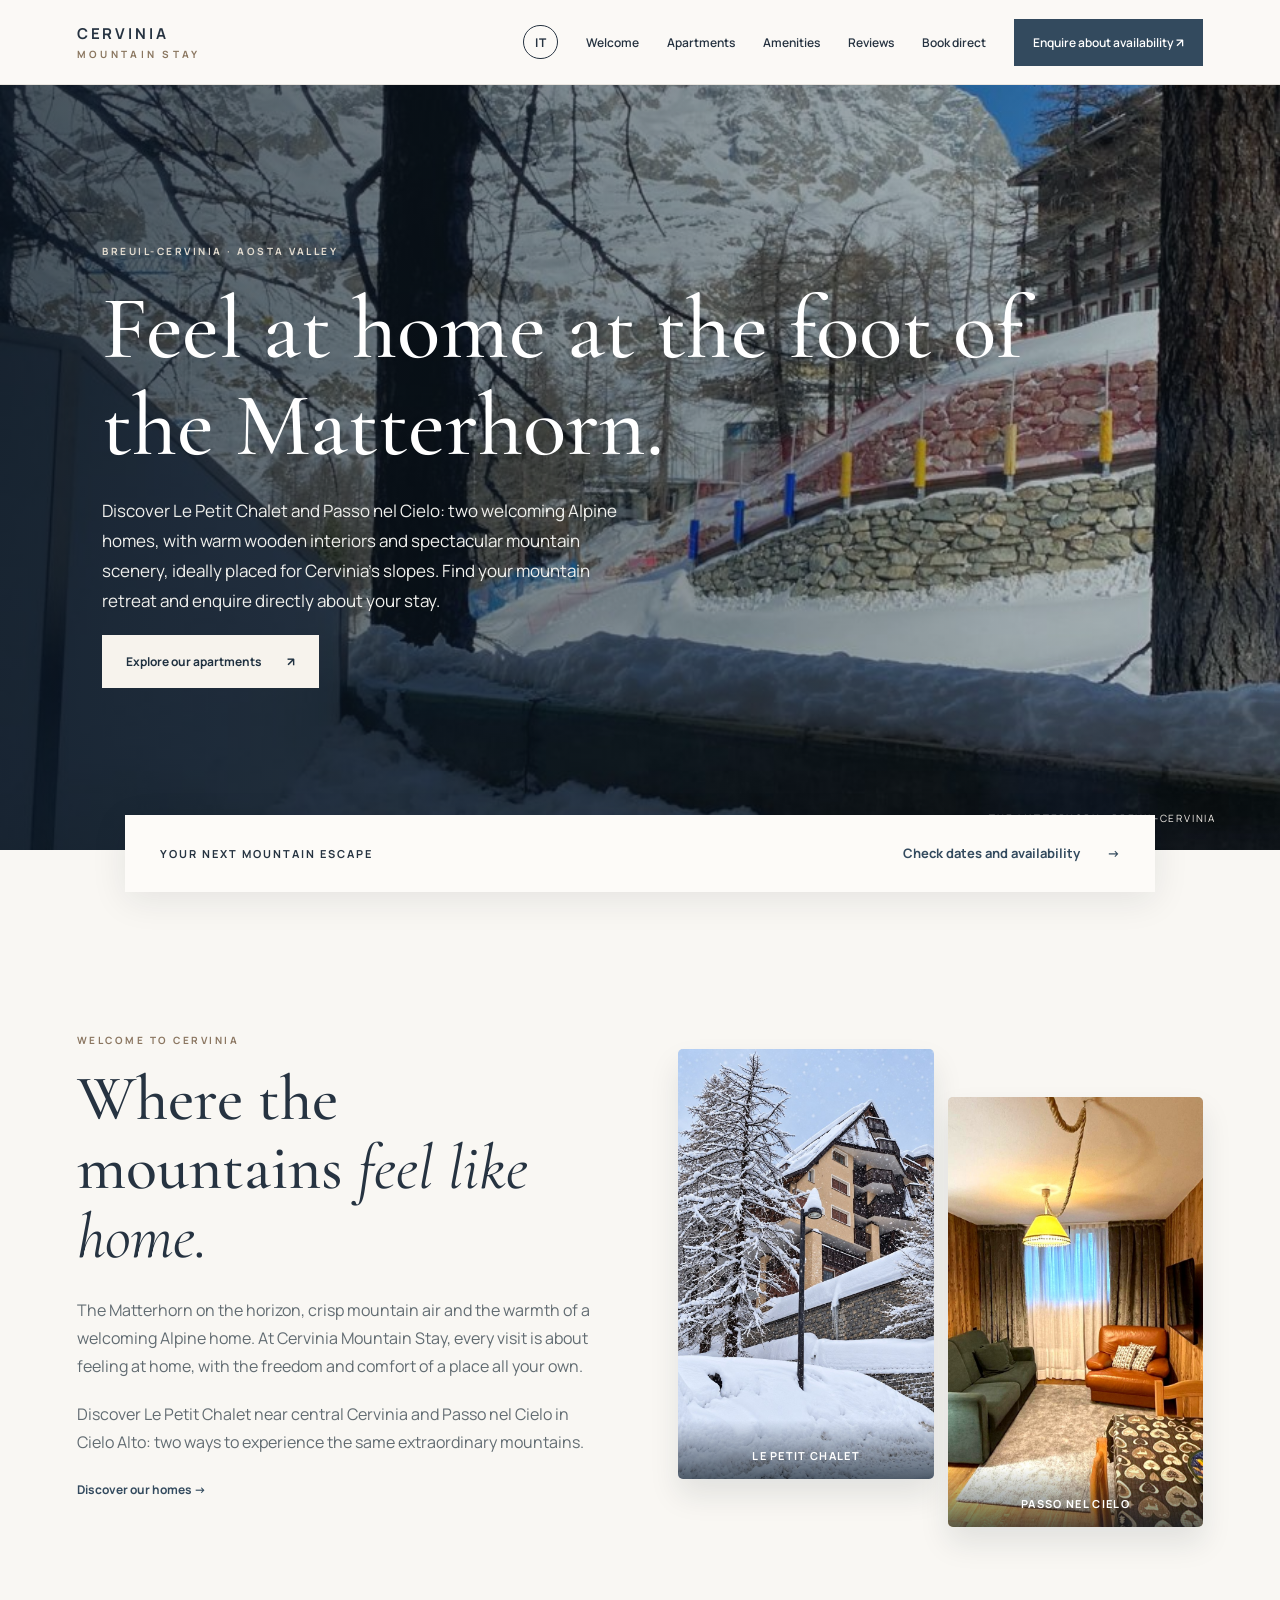
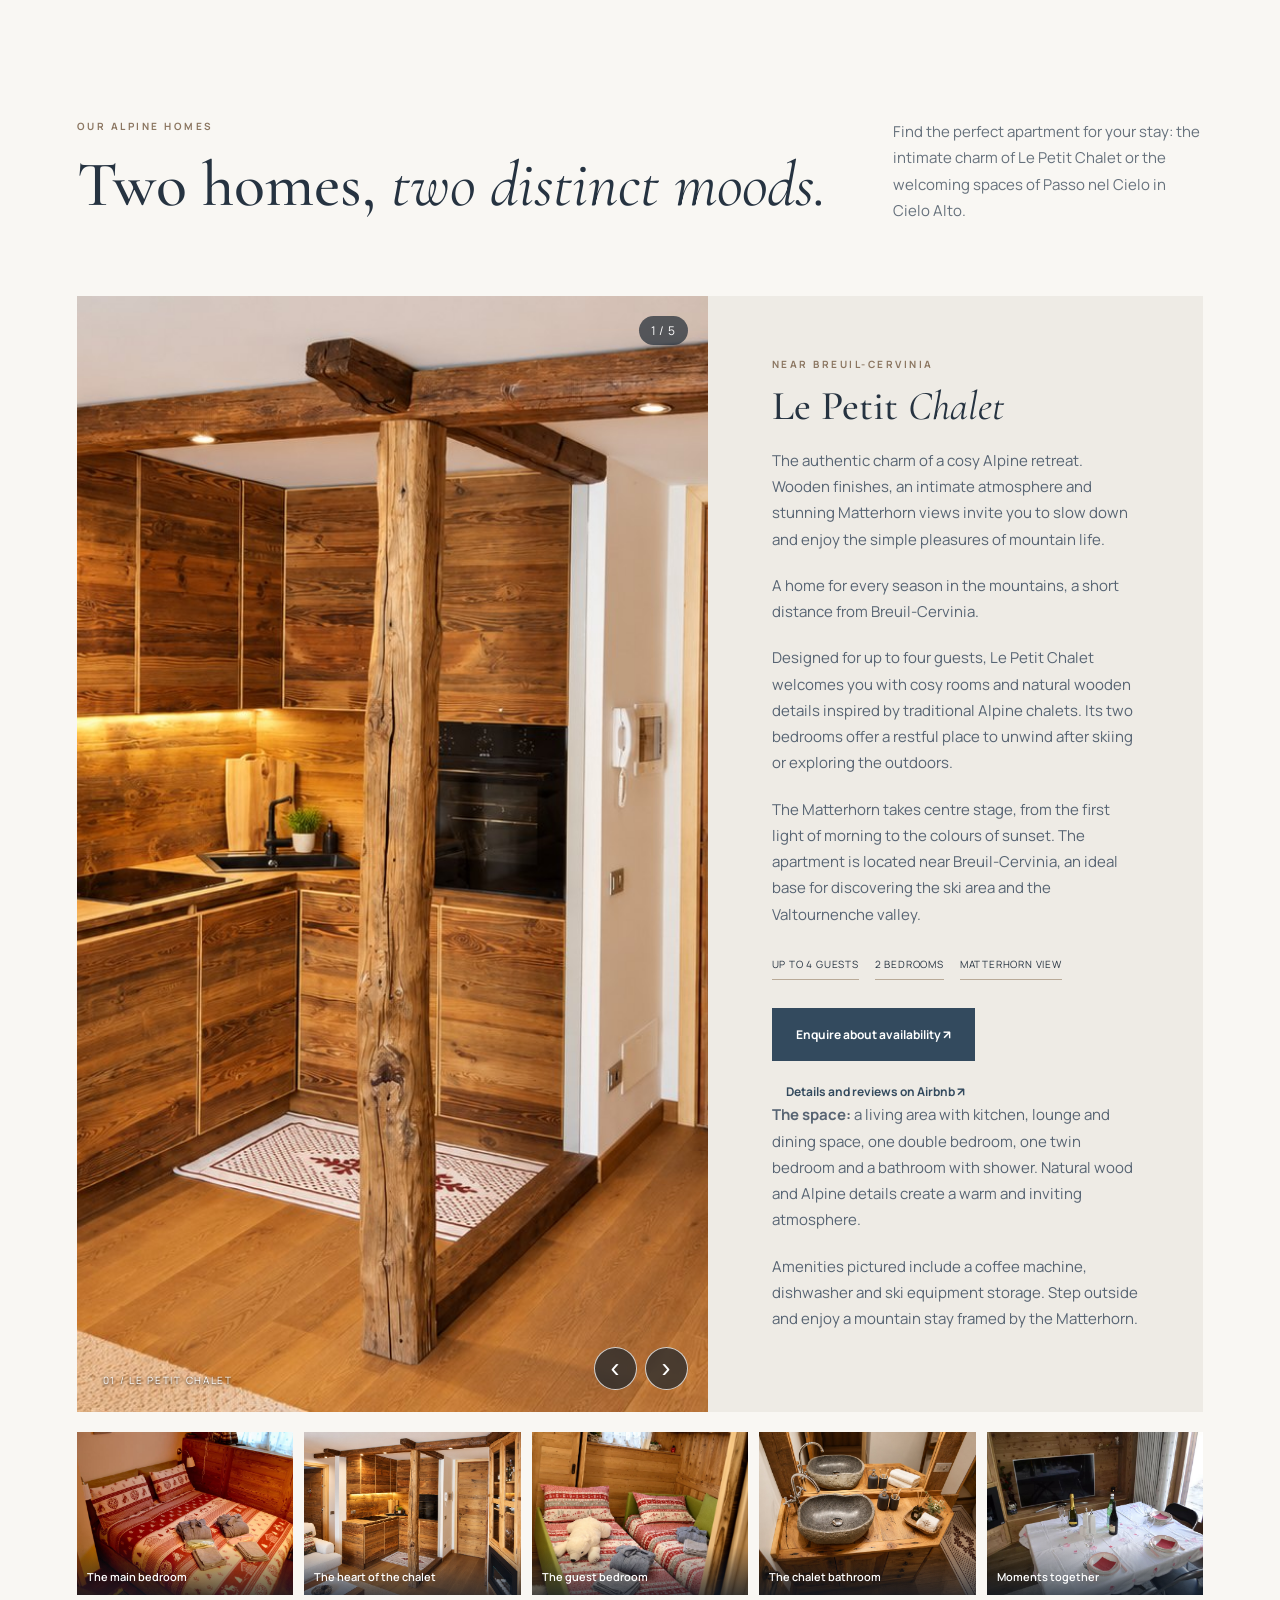
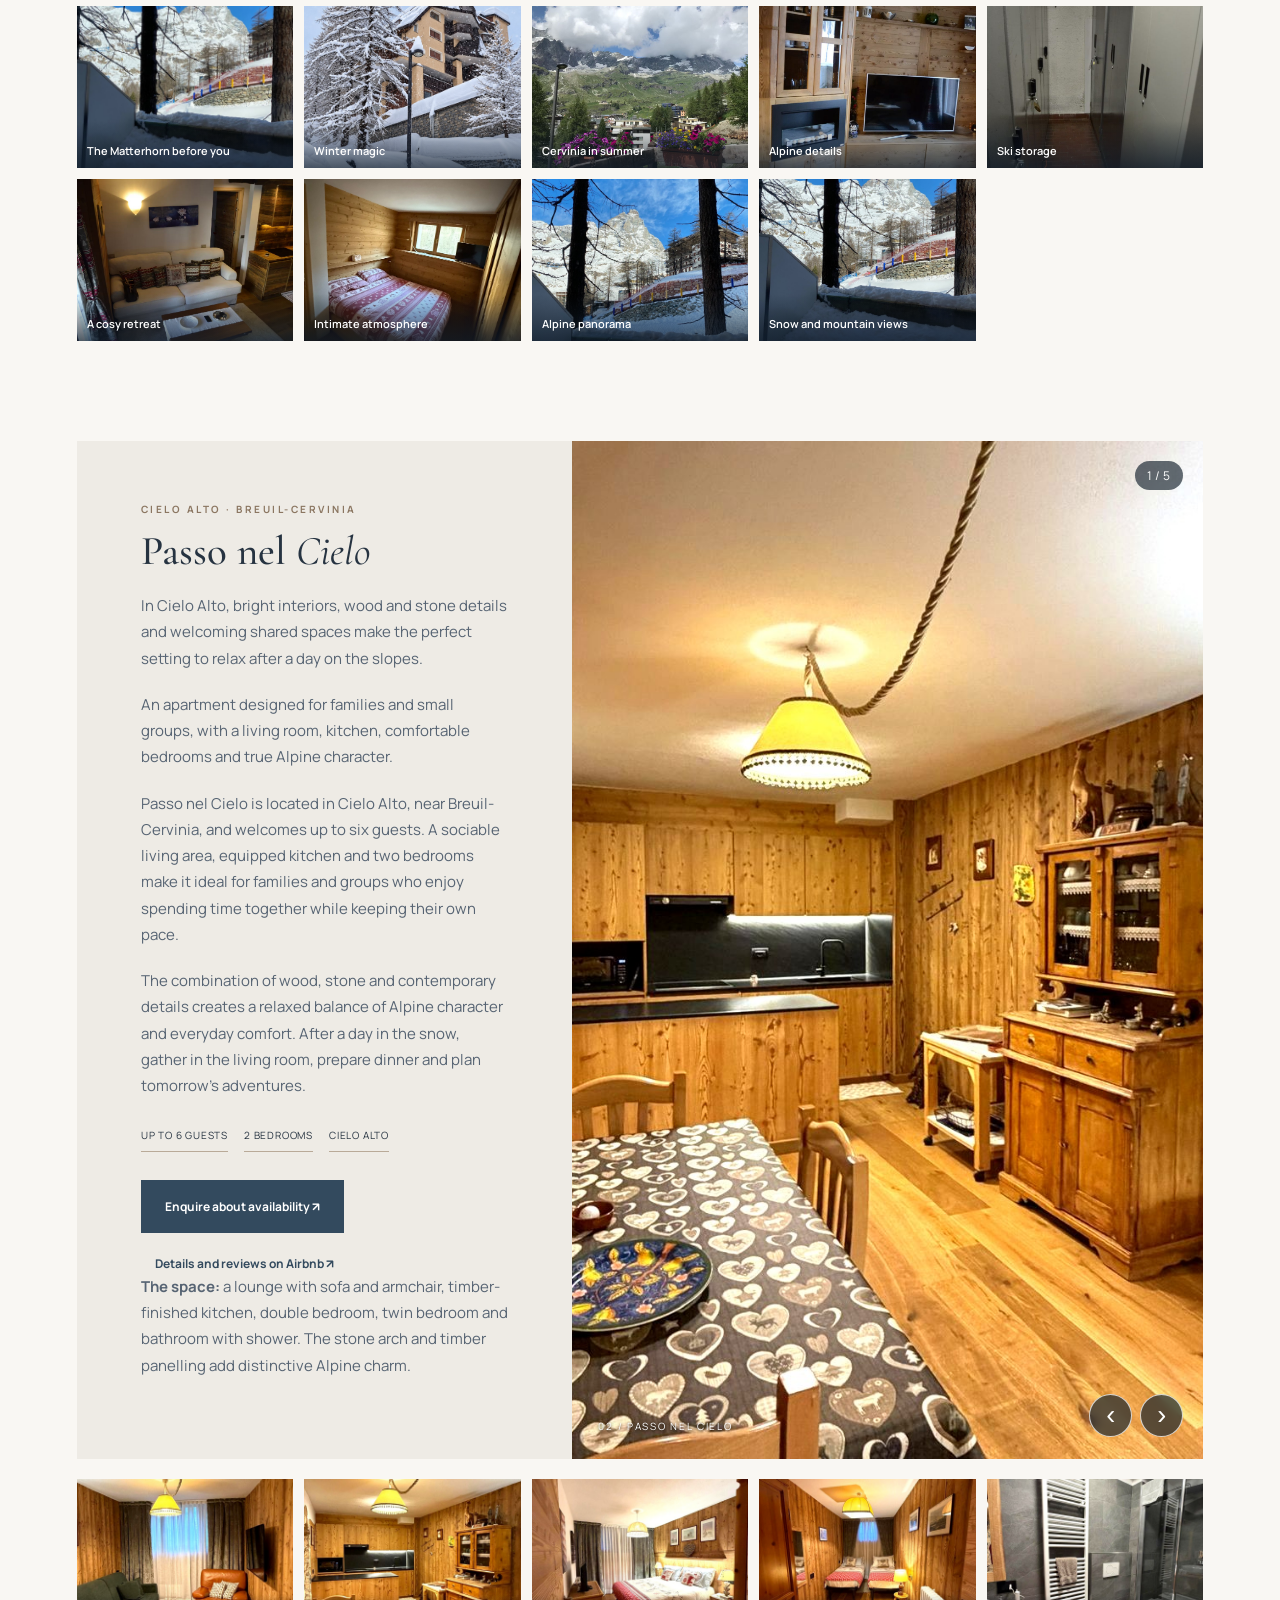
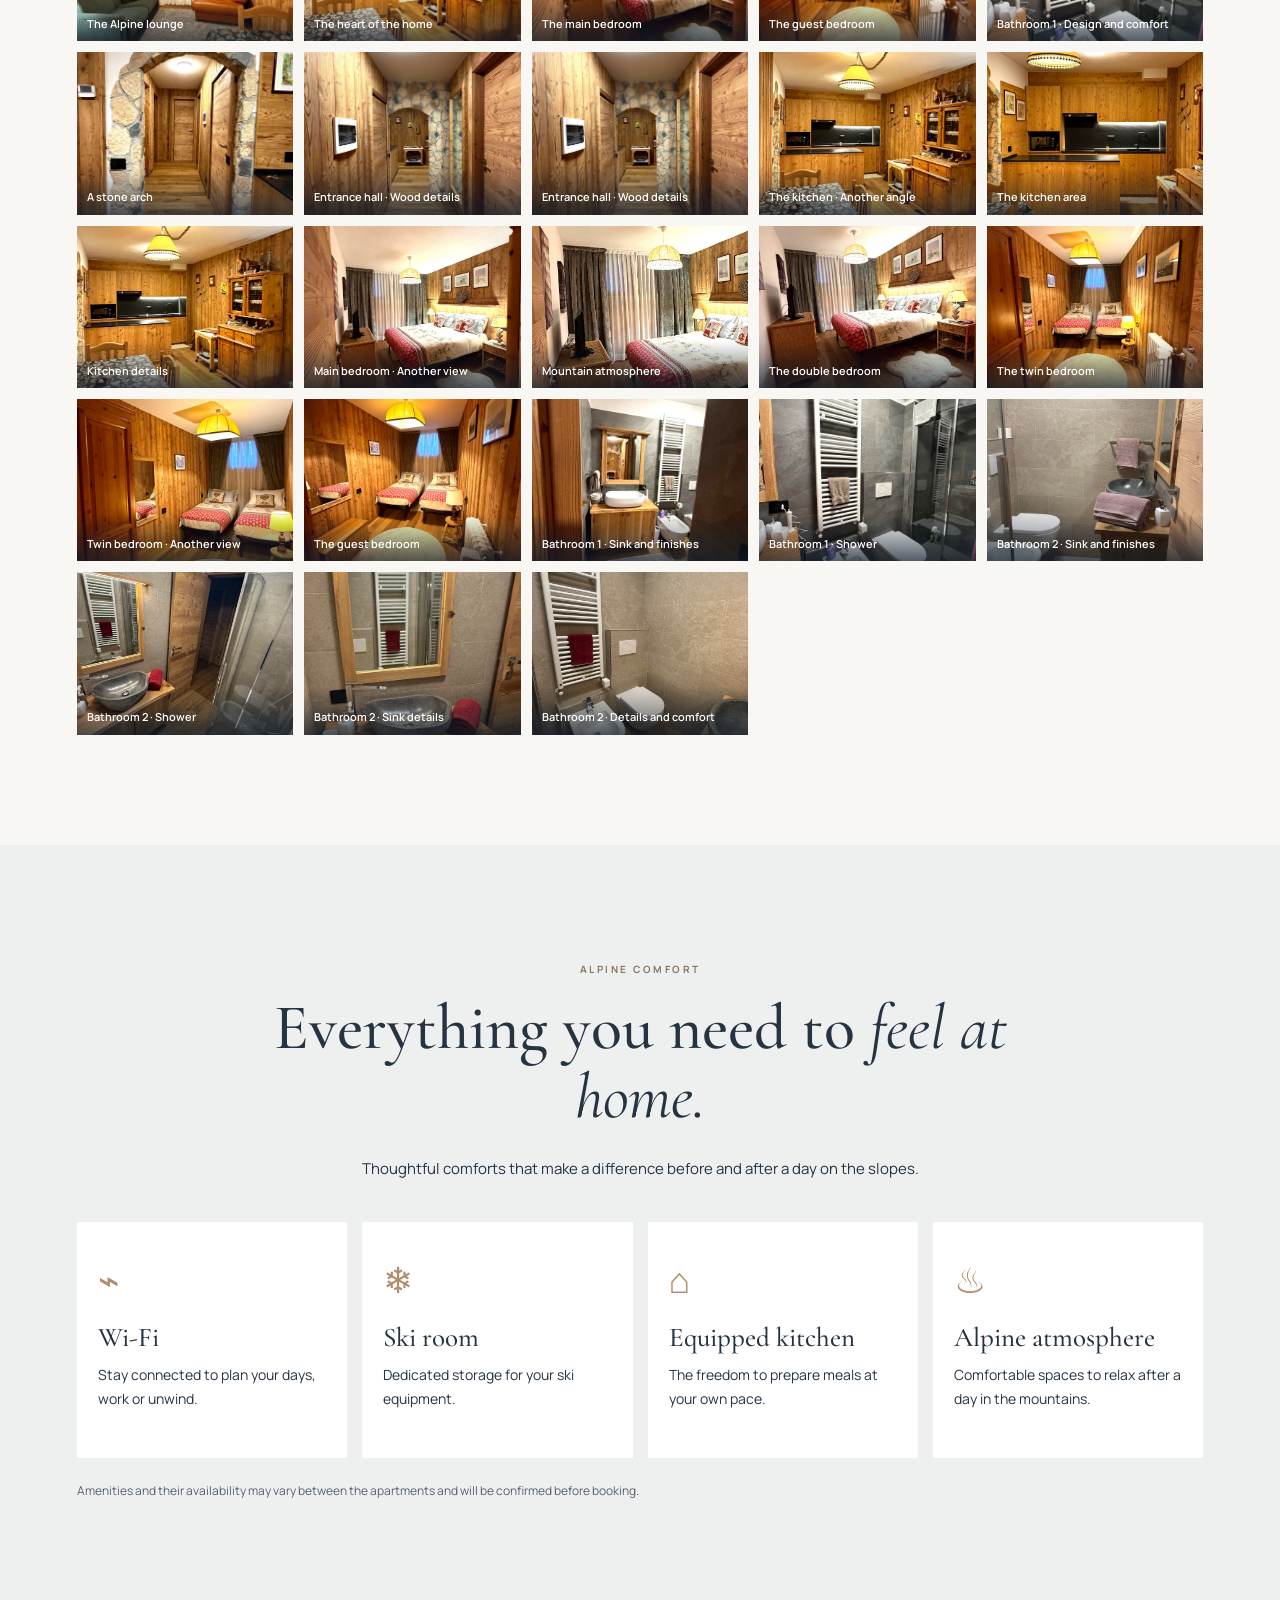
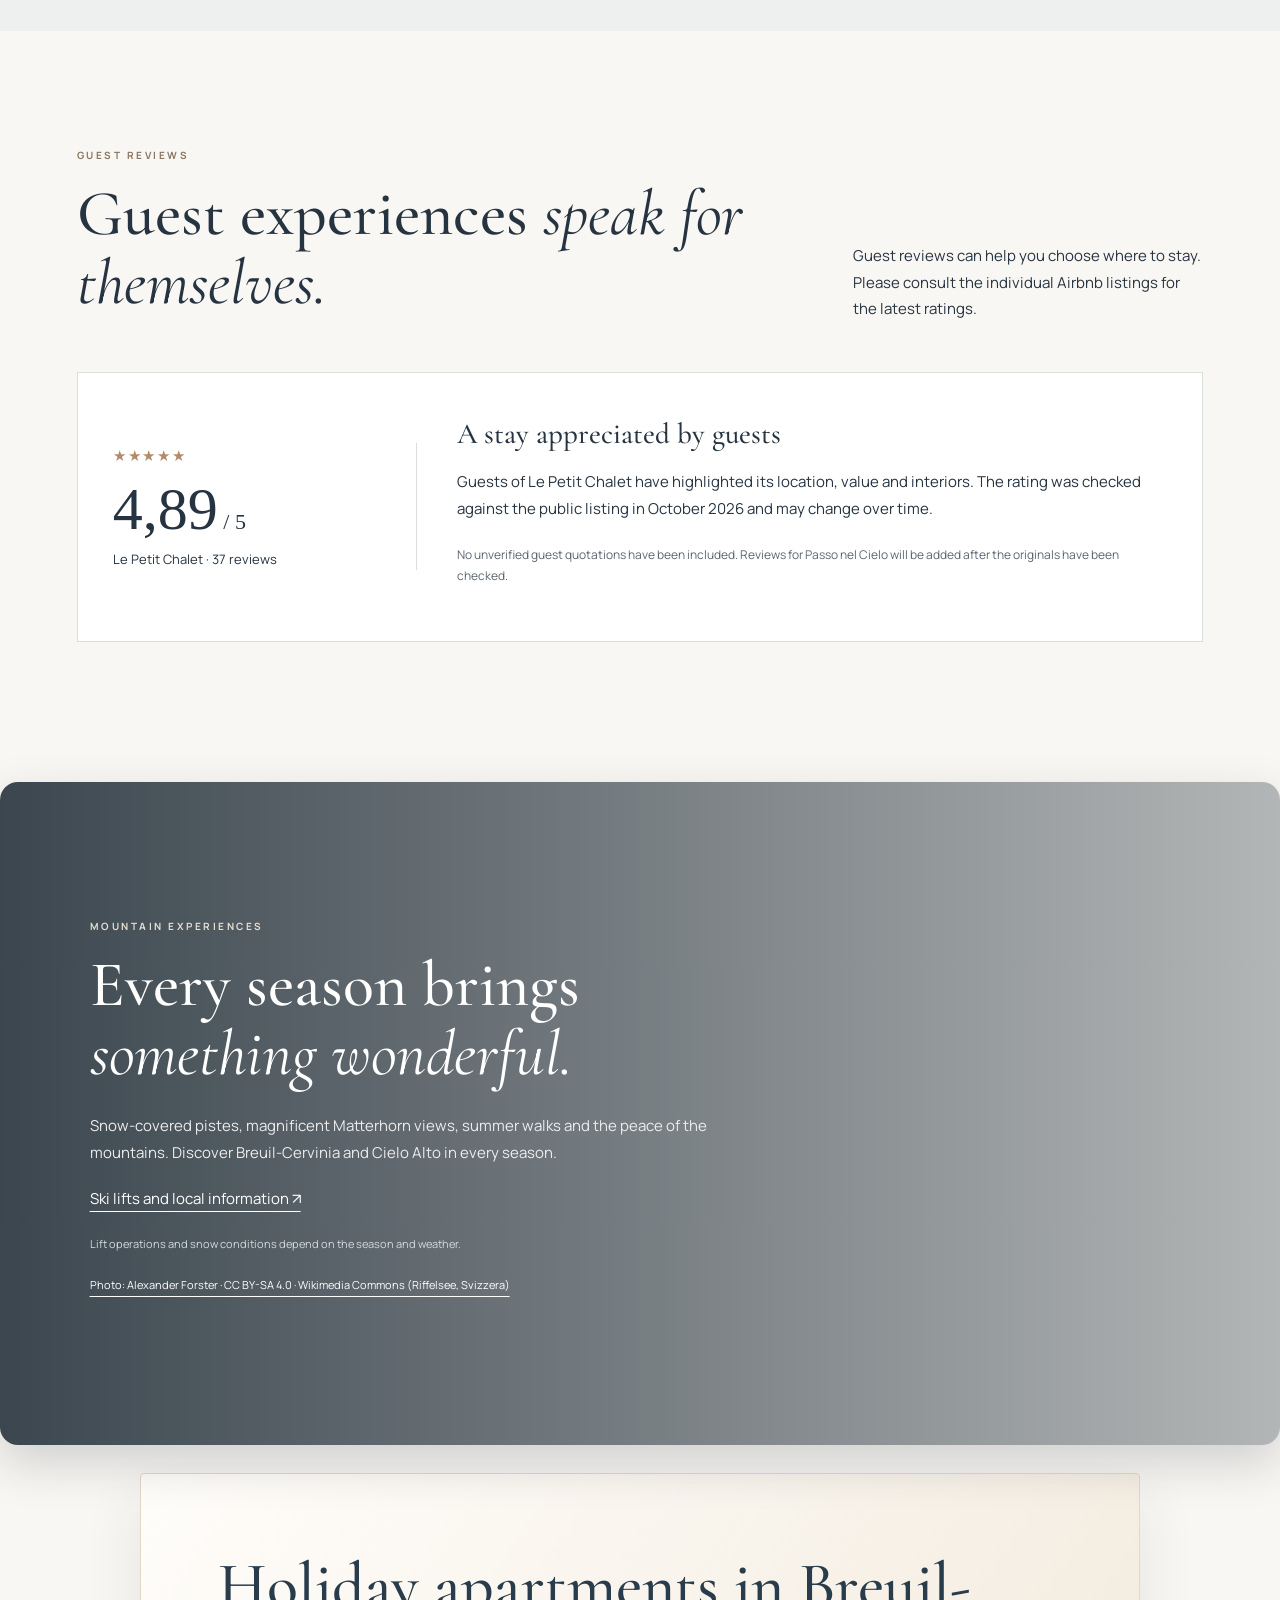
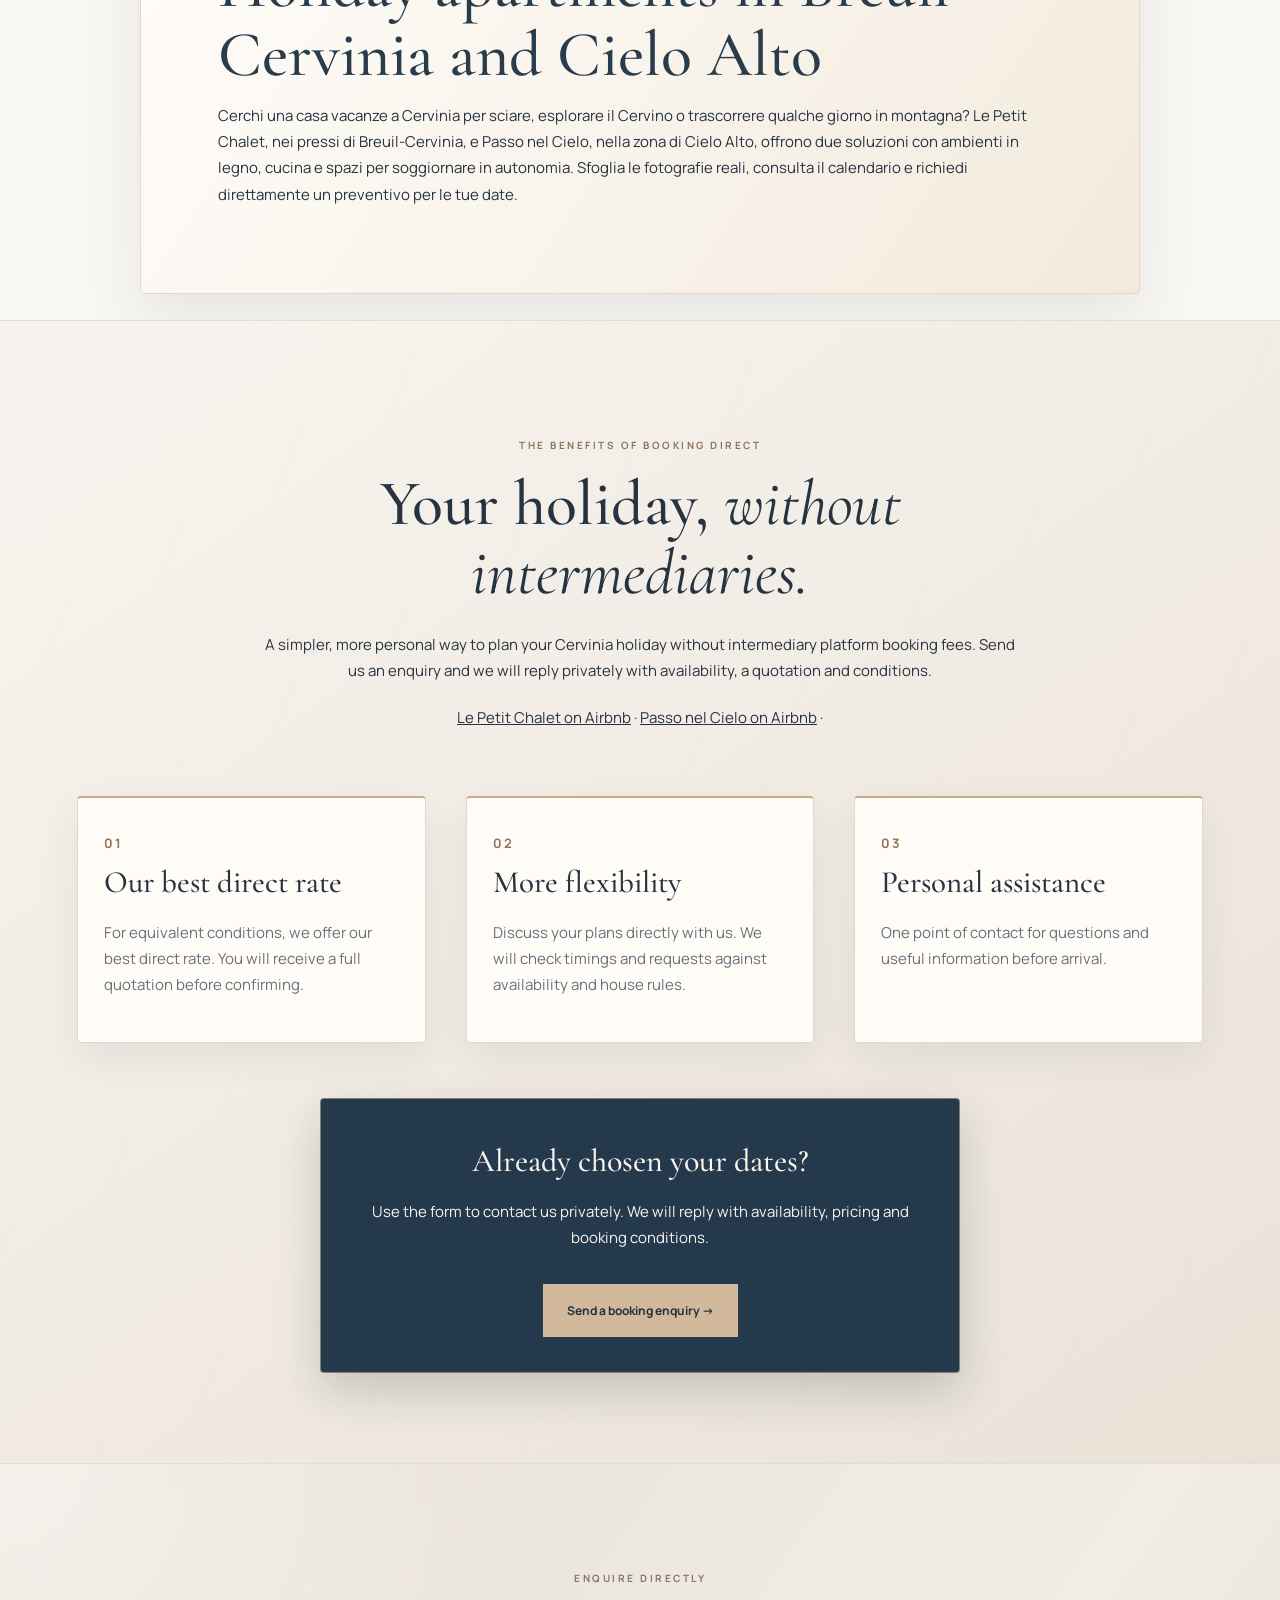
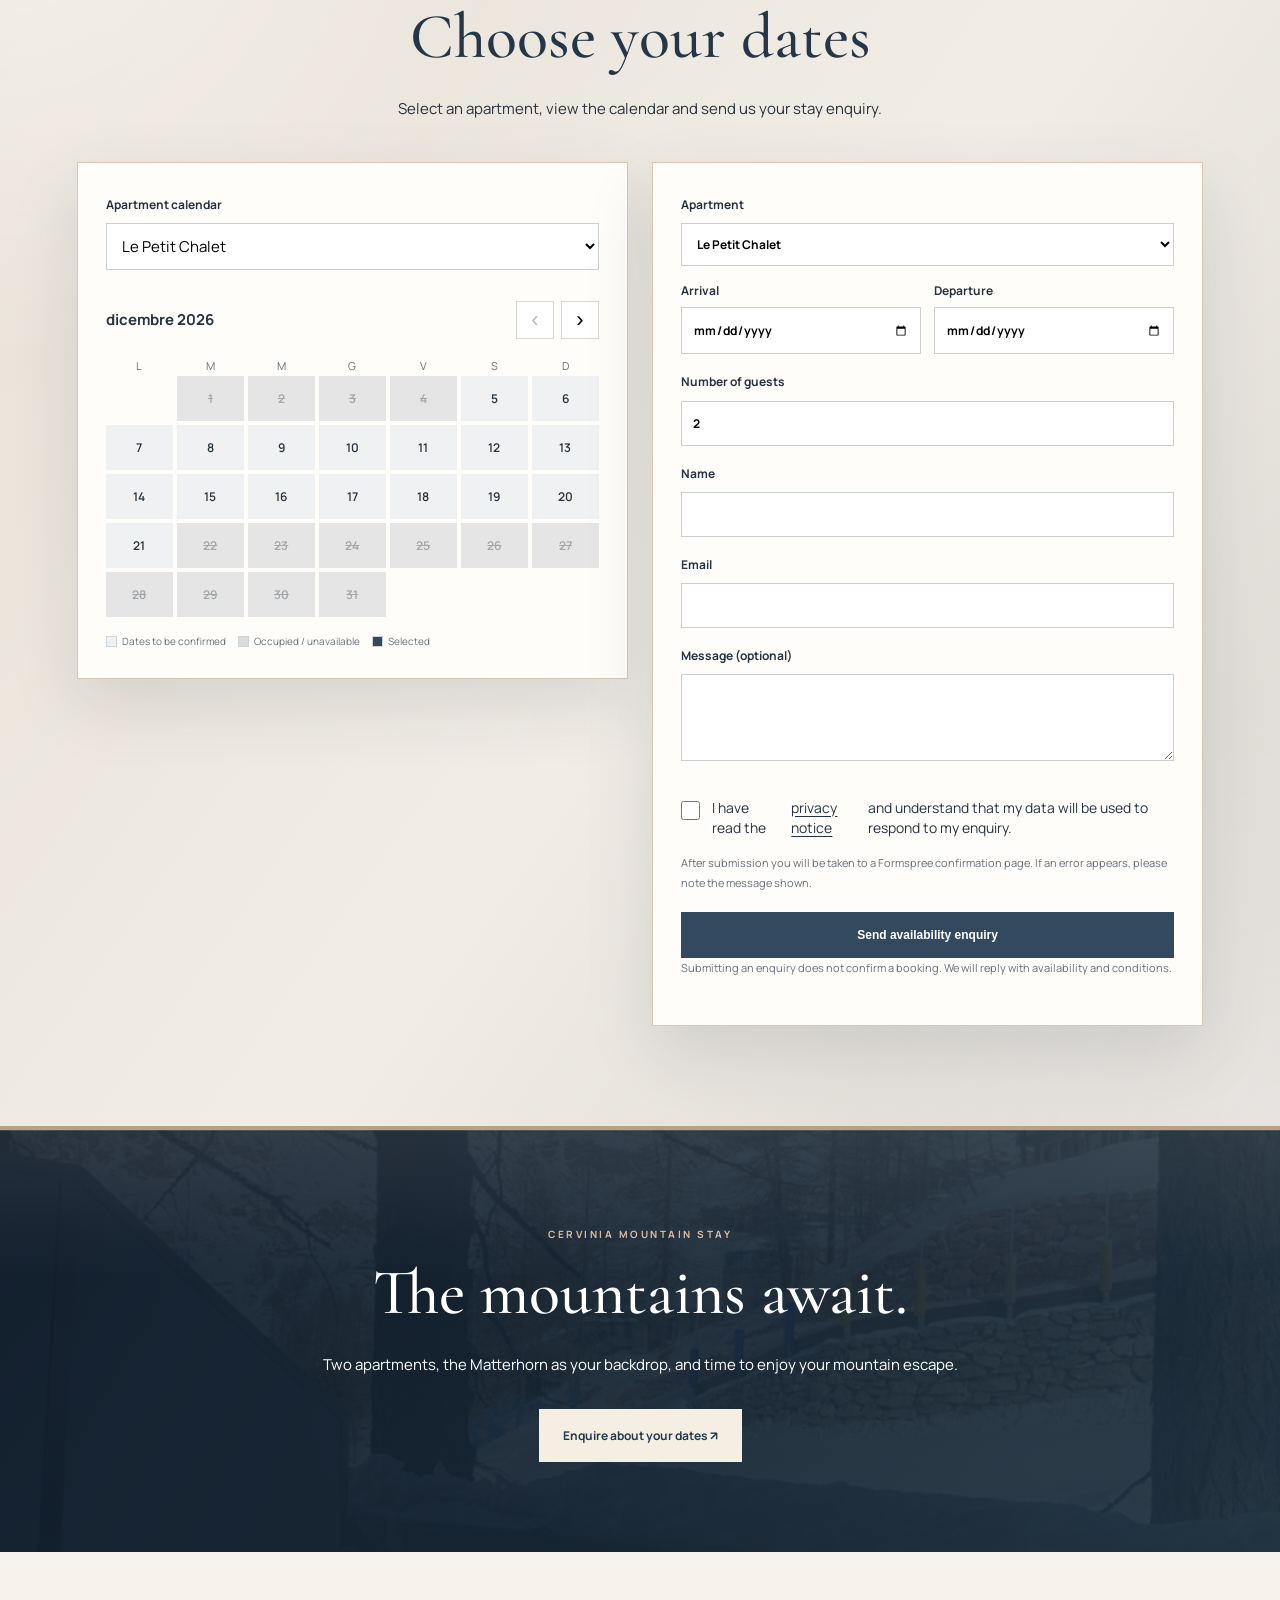
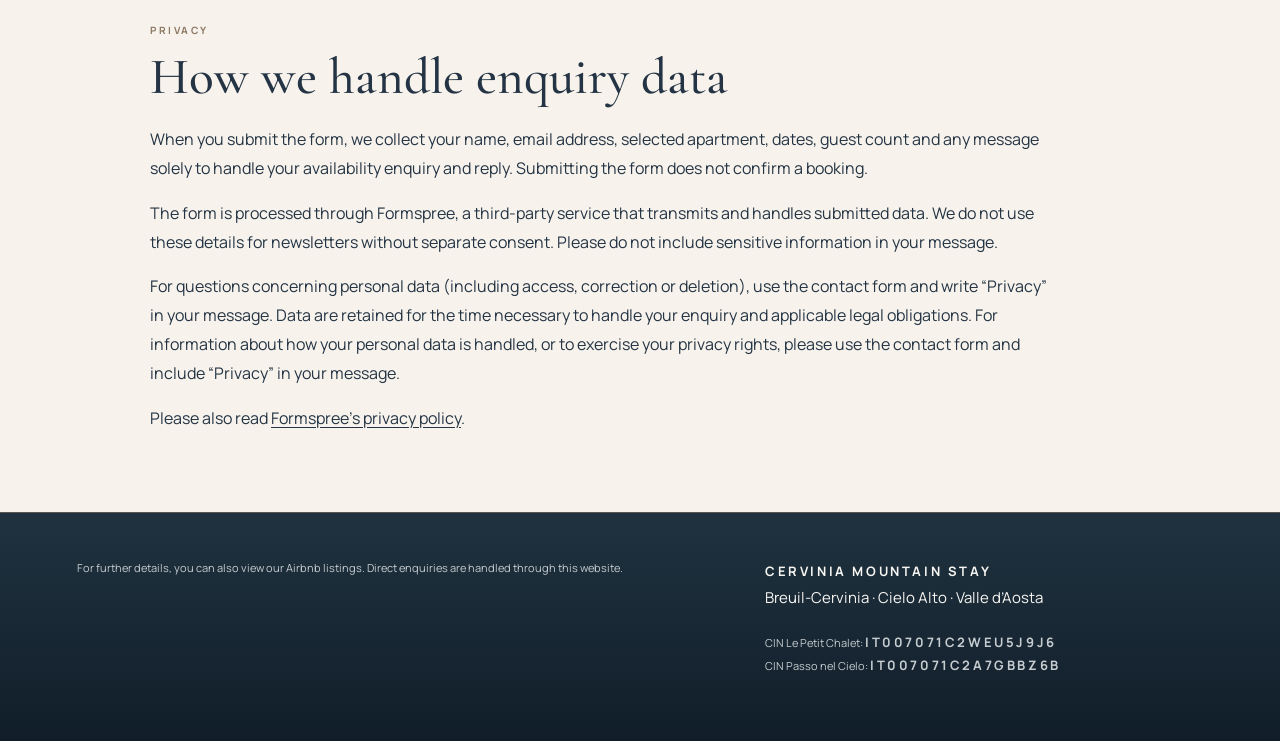
==== commit ca93112f: "Rimuovi nota interna dall'informativa privacy pubblica" ====
--- a/en.html
+++ b/en.html
@@ -41,4 +41,4 @@
 </form>
 </div>
 </section><section class="closing"><span class="eyebrow light">CERVINIA MOUNTAIN STAY</span><h2>The mountains await.</h2><p>Two apartments, the Matterhorn as your backdrop, and time to enjoy your mountain escape.</p><a class="button light-btn" href="#prenota">Enquire about your dates ↗</a></section>
-</main><section id="privacy" class="privacy-section section"><div class="privacy-inner"><span class="eyebrow">PRIVACY</span><h2>How we handle enquiry data</h2><p>When you submit the form, we collect your name, email address, selected apartment, dates, guest count and any message solely to handle your availability enquiry and reply. Submitting the form does not confirm a booking.</p><p>The form is processed through Formspree, a third-party service that transmits and handles submitted data. We do not use these details for newsletters without separate consent. Please do not include sensitive information in your message.</p><p>For questions concerning personal data (including access, correction or deletion), use the contact form and write “Privacy” in your message. Data are retained for the time necessary to handle your enquiry and applicable legal obligations. This short notice must be completed with the controller's identity and contact details, legal basis, retention periods, recipients and transfers.</p><p>Please also read <a href="https://formspree.io/legal/privacy-policy/" target="_blank" rel="noopener noreferrer">Formspree's privacy policy</a>.</p></div></section><footer><p class="fine">For further details, you can also view our Airbnb listings. Direct enquiries are handled through this website.</p><div><strong>CERVINIA MOUNTAIN STAY</strong><p>Breuil-Cervinia · Cielo Alto · Valle d’Aosta</p><p class="fine"><span>CIN Le Petit Chalet: <strong>IT007071C2WEU5J9J6</strong></span><br/><span>CIN Passo nel Cielo: <strong>IT007071C2A7GBBZ6B</strong></span></p></div><div></div></footer><script src="script.js?v=20261025-3"></script><div aria-label="Photo gallery" aria-modal="true" class="gallery-overlay" hidden="" id="gallery-overlay" role="dialog"><div class="gallery-toolbar"><span class="gallery-title">Photo gallery</span><span aria-live="polite" class="gallery-counter"></span><button aria-label="Close gallery" class="gallery-close" type="button">✕ <span>Chiudi</span></button></div><div class="gallery-stage"><button aria-label="Previous photo" class="gallery-back" type="button">❮</button><img alt="" class="gallery-big"/><button aria-label="Next photo" class="gallery-forward" type="button">❯</button></div><p class="gallery-description"></p></div><script src="gallery.js"></script><script defer="True" src="slideshow.js"></script></body></html>+</main><section id="privacy" class="privacy-section section"><div class="privacy-inner"><span class="eyebrow">PRIVACY</span><h2>How we handle enquiry data</h2><p>When you submit the form, we collect your name, email address, selected apartment, dates, guest count and any message solely to handle your availability enquiry and reply. Submitting the form does not confirm a booking.</p><p>The form is processed through Formspree, a third-party service that transmits and handles submitted data. We do not use these details for newsletters without separate consent. Please do not include sensitive information in your message.</p><p>For questions concerning personal data (including access, correction or deletion), use the contact form and write “Privacy” in your message. Data are retained for the time necessary to handle your enquiry and applicable legal obligations. For information about how your personal data is handled, or to exercise your privacy rights, please use the contact form and include “Privacy” in your message.</p><p>Please also read <a href="https://formspree.io/legal/privacy-policy/" target="_blank" rel="noopener noreferrer">Formspree's privacy policy</a>.</p></div></section><footer><p class="fine">For further details, you can also view our Airbnb listings. Direct enquiries are handled through this website.</p><div><strong>CERVINIA MOUNTAIN STAY</strong><p>Breuil-Cervinia · Cielo Alto · Valle d’Aosta</p><p class="fine"><span>CIN Le Petit Chalet: <strong>IT007071C2WEU5J9J6</strong></span><br/><span>CIN Passo nel Cielo: <strong>IT007071C2A7GBBZ6B</strong></span></p></div><div></div></footer><script src="script.js?v=20261025-3"></script><div aria-label="Photo gallery" aria-modal="true" class="gallery-overlay" hidden="" id="gallery-overlay" role="dialog"><div class="gallery-toolbar"><span class="gallery-title">Photo gallery</span><span aria-live="polite" class="gallery-counter"></span><button aria-label="Close gallery" class="gallery-close" type="button">✕ <span>Chiudi</span></button></div><div class="gallery-stage"><button aria-label="Previous photo" class="gallery-back" type="button">❮</button><img alt="" class="gallery-big"/><button aria-label="Next photo" class="gallery-forward" type="button">❯</button></div><p class="gallery-description"></p></div><script src="gallery.js"></script><script defer="True" src="slideshow.js"></script></body></html>
